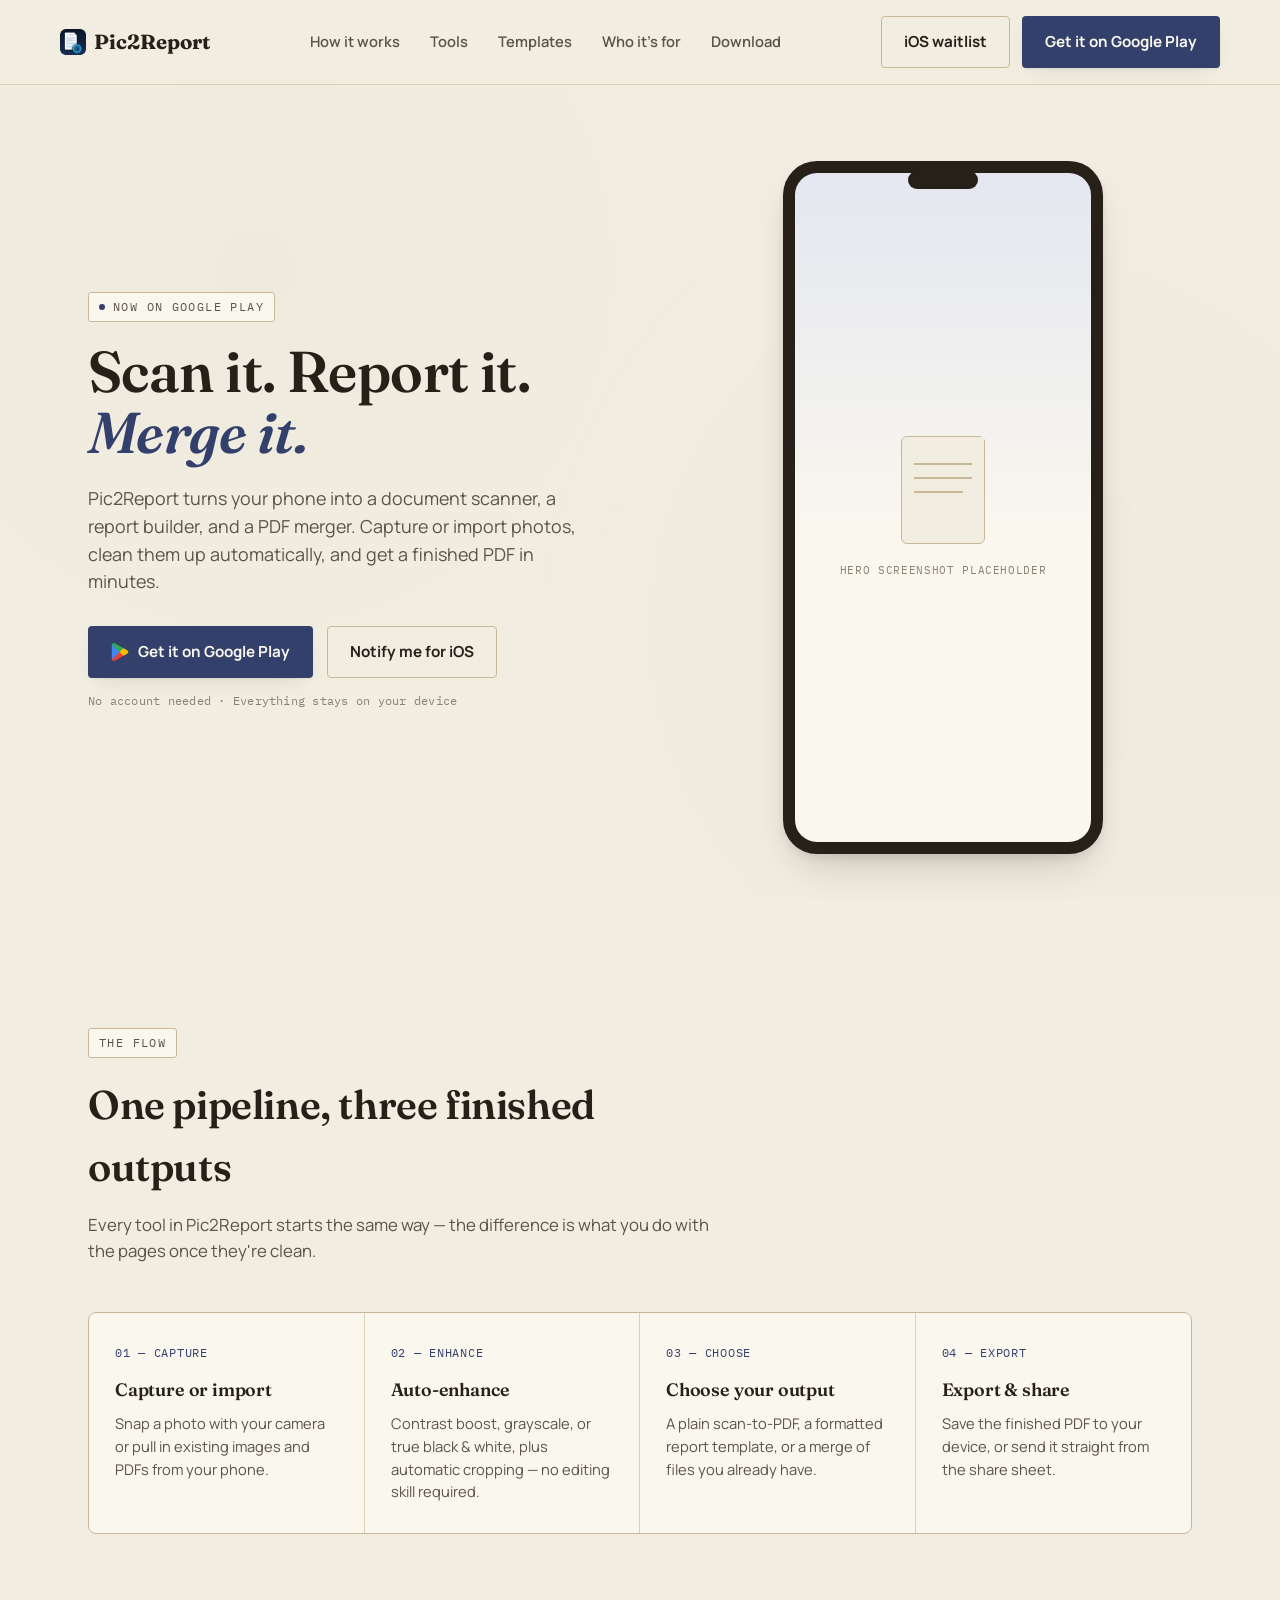
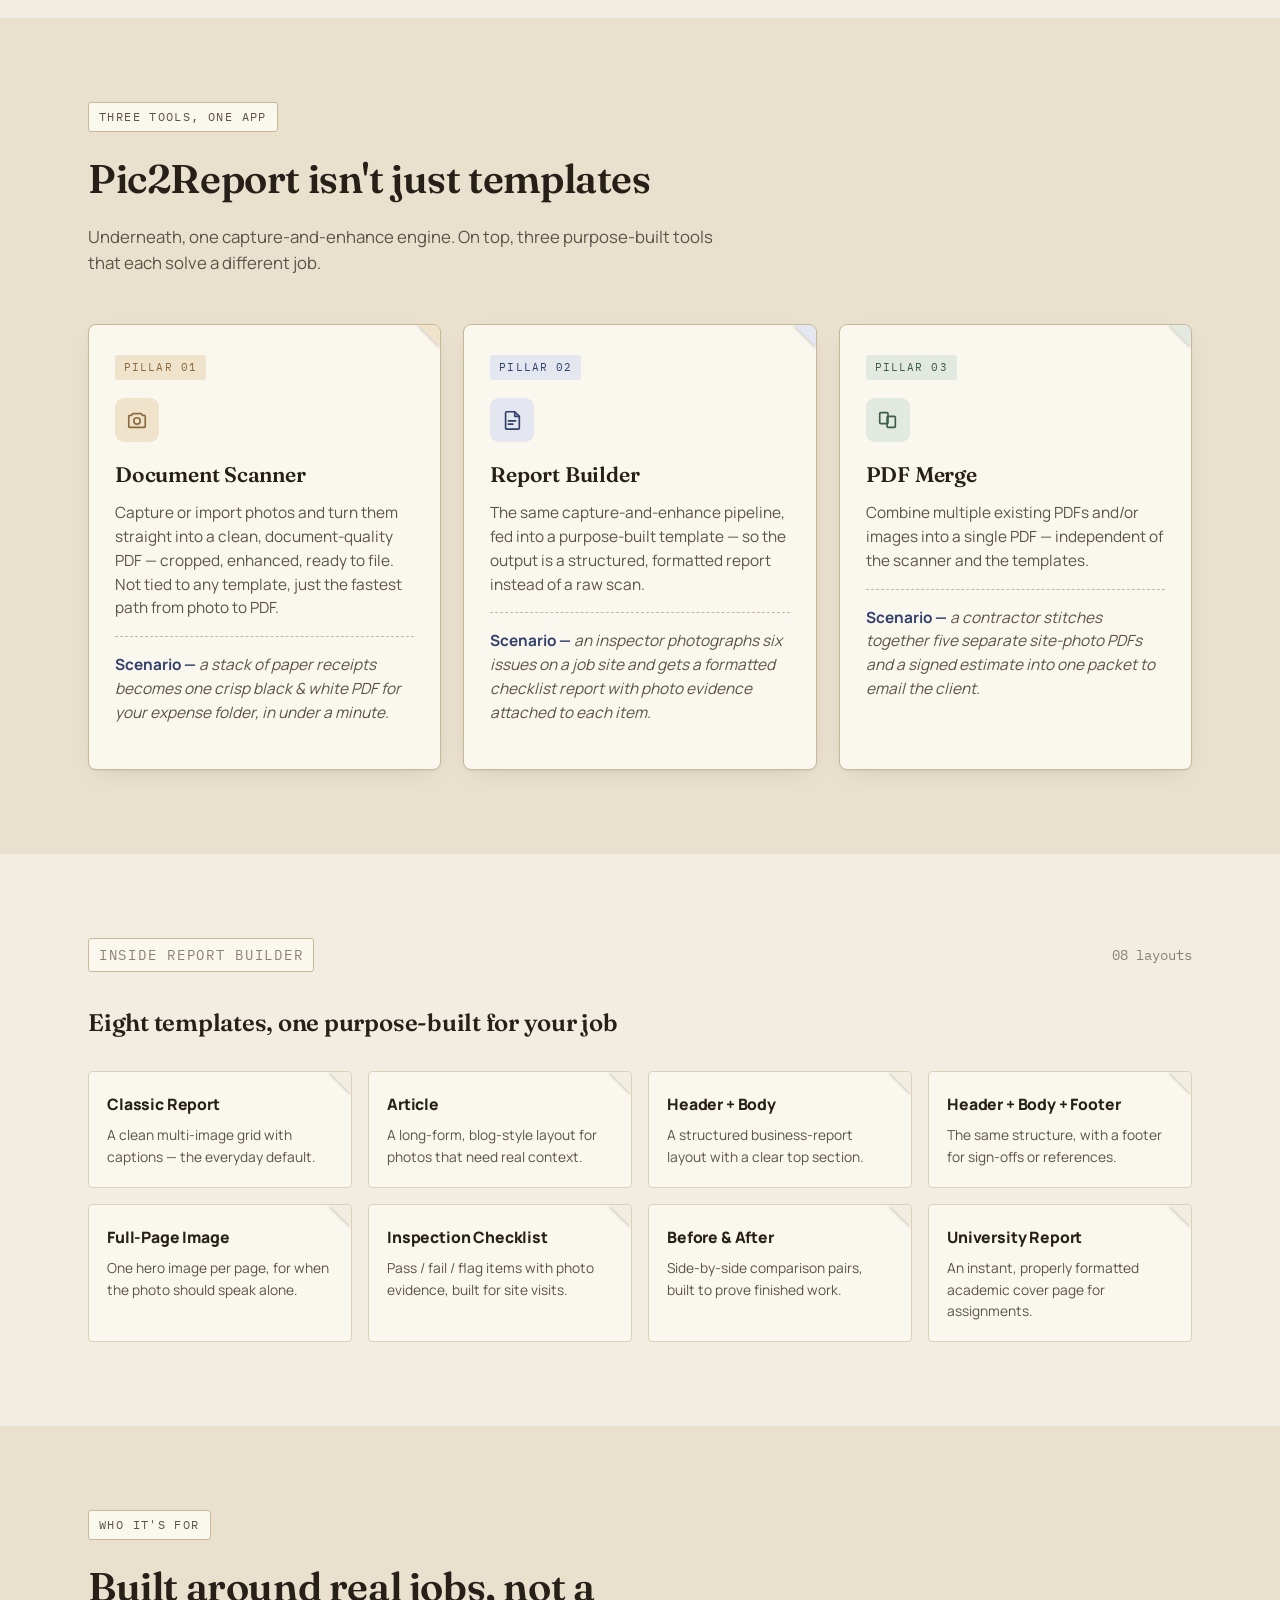
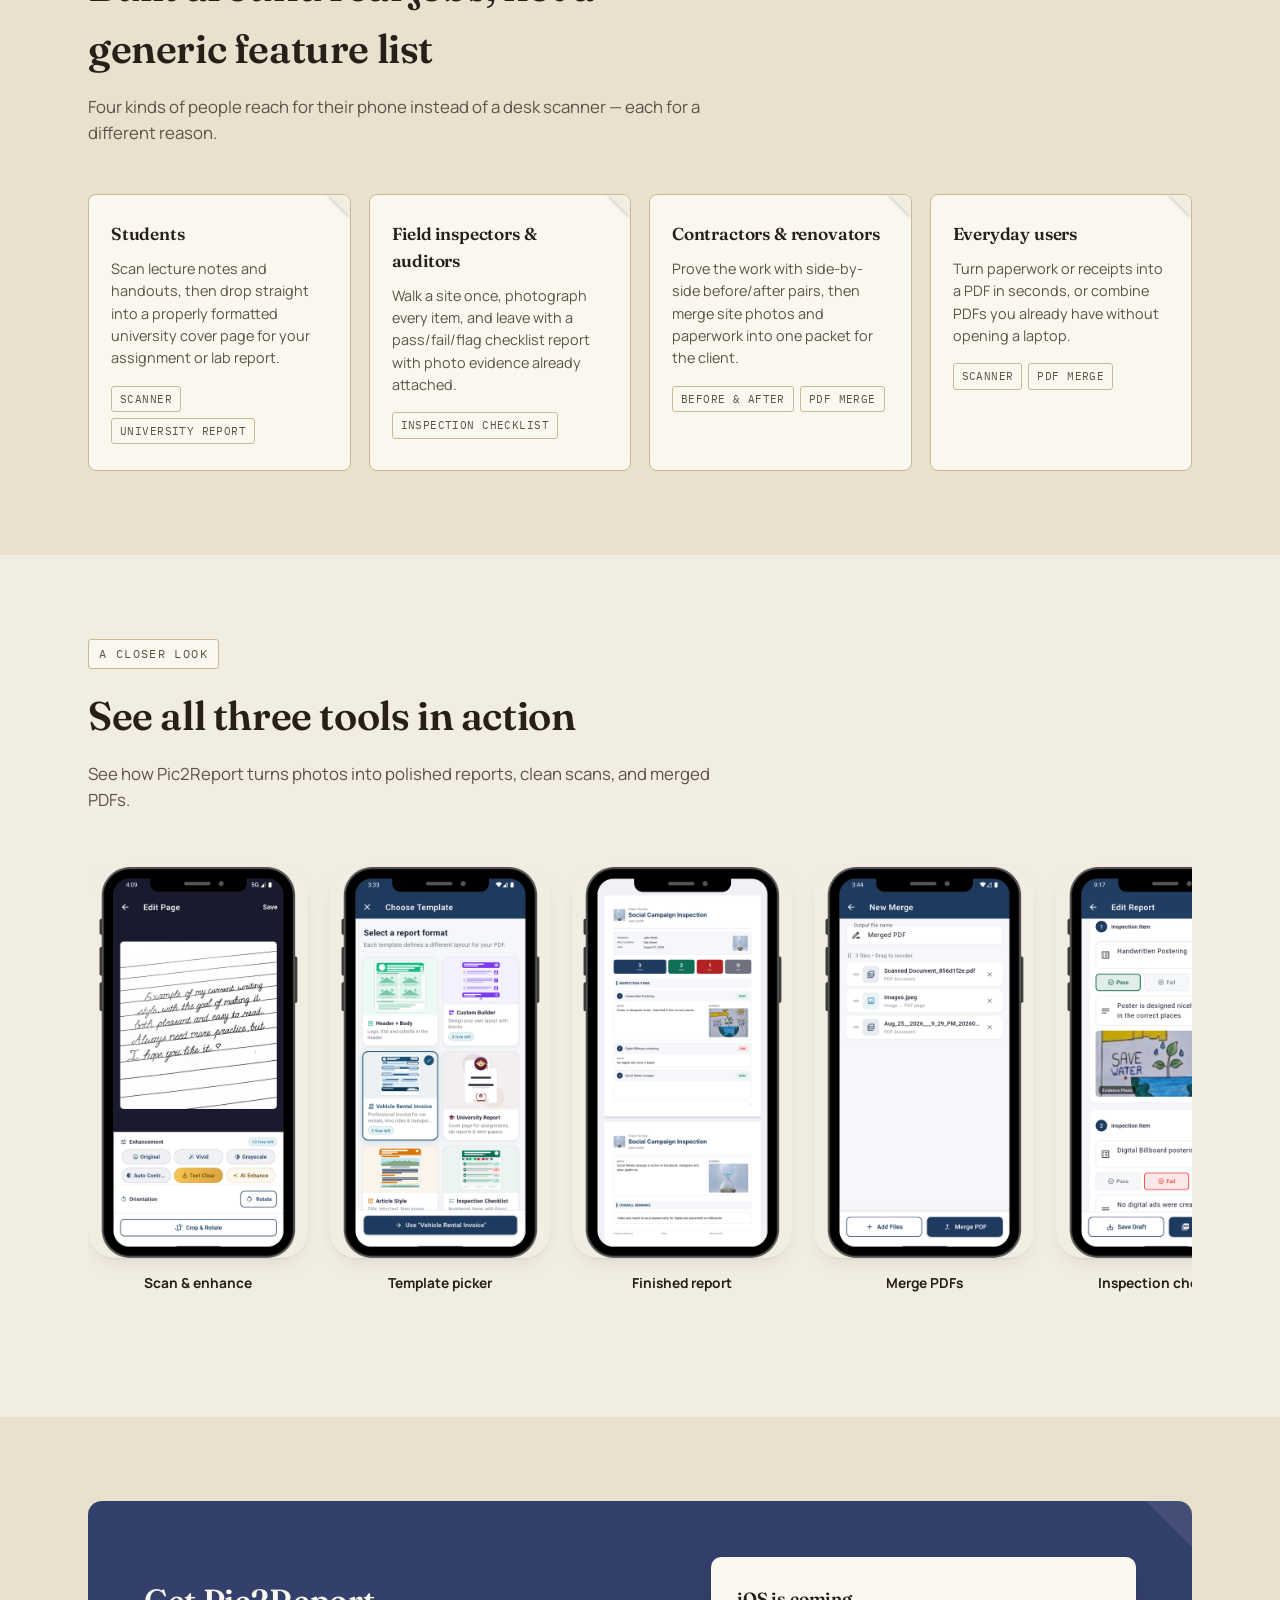
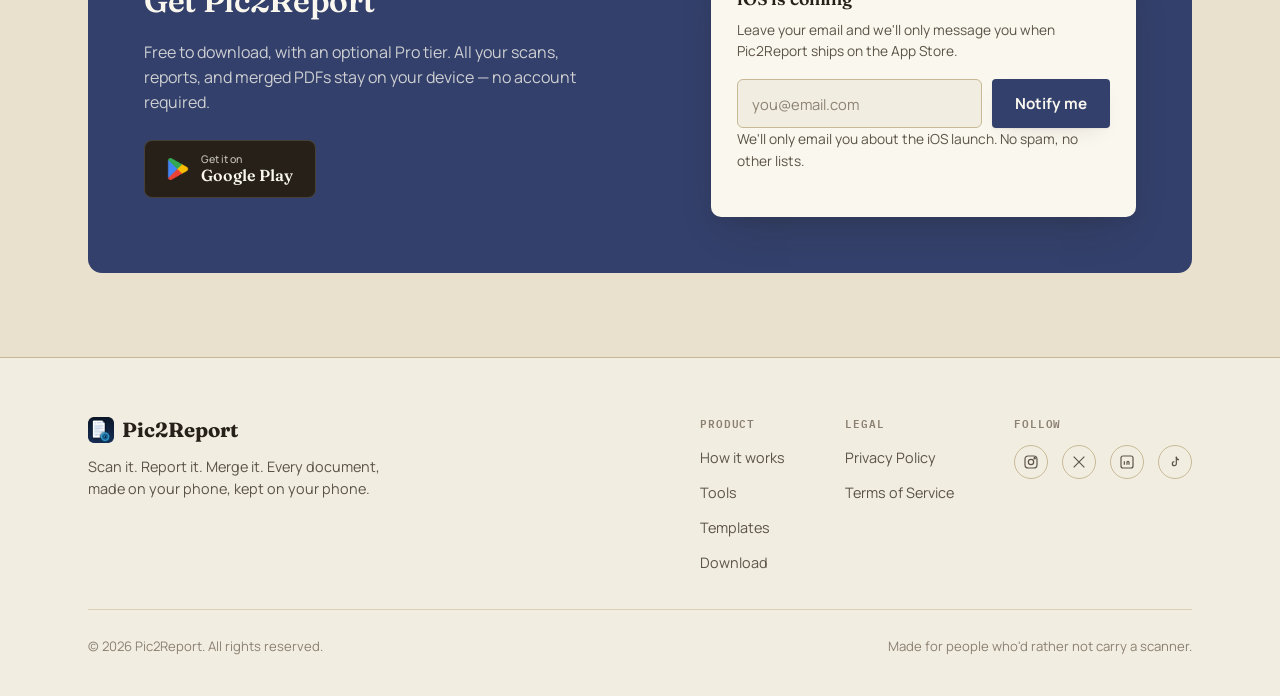
==== index.html @ e6792135 "Update Google Play links to point to the official app store listing" ====
<!DOCTYPE html>
<html lang="en">
<head>
<meta charset="UTF-8">
<meta name="viewport" content="width=device-width, initial-scale=1.0">
<title>Pic2Report — Scan it. Report it. Merge it.</title>
<meta name="description" content="Pic2Report turns your phone into a document scanner, a report builder, and a PDF merger. Capture or import photos, clean them up automatically, and get a finished PDF in minutes.">

<link rel="preconnect" href="https://fonts.googleapis.com">
<link rel="preconnect" href="https://fonts.gstatic.com" crossorigin>
<link href="https://fonts.googleapis.com/css2?family=Fraunces:ital,opsz,wght@0,9..144,400;0,9..144,500;0,9..144,600;0,9..144,700;1,9..144,500&family=Manrope:wght@400;500;600;700;800&family=IBM+Plex+Mono:wght@400;500&display=swap" rel="stylesheet">
<link rel="stylesheet" href="style.css">
</head>
<body>

<header>
  <div class="wrap nav">
    <a href="#top" class="wordmark">
      <img class="mark" src="assets/icons/app_logo.png" alt="" aria-hidden="true">
      Pic2Report
    </a>
    <ul class="nav-links">
      <li><a href="#how-it-works">How it works</a></li>
      <li><a href="#tools">Tools</a></li>
      <li><a href="#templates">Templates</a></li>
      <li><a href="#who-its-for">Who it's for</a></li>
      <li><a href="#download">Download</a></li>
    </ul>
    <div class="nav-cta">
      <a href="#download" class="btn btn-ghost">iOS waitlist</a>
      <a href="https://play.google.com/store/apps/details?id=com.zylbyte.pic2report" class="btn btn-primary">Get it on Google Play</a>
    </div>
  </div>
</header>

<main id="top">

  <!-- ============================================================
       1. HERO
       ============================================================ -->
  <section class="hero">
    <div class="wrap hero-grid">
      <div class="hero-copy reveal">
        <span class="eyebrow"><span class="dot" aria-hidden="true"></span>Now on Google Play</span>
        <h1>Scan it. Report it. <em>Merge it.</em></h1>
        <p class="lede">Pic2Report turns your phone into a document scanner, a report builder, and a PDF merger. Capture or import photos, clean them up automatically, and get a finished PDF in minutes.</p>
        <div class="hero-ctas">
          <a href="https://play.google.com/store/apps/details?id=com.zylbyte.pic2report" class="btn btn-primary">
            <img class="play-store-icon" src="assets/icons/play_store_logo.png" alt="" aria-hidden="true">
            Get it on Google Play
          </a>
          <a href="#download" class="btn btn-ghost">Notify me for iOS</a>
        </div>
        <p class="hero-note">No account needed · Everything stays on your device</p>
      </div>

      <div class="hero-visual reveal">
        <div class="phone-frame">
          <div class="notch" aria-hidden="true"></div>
          <div class="screen">
            <div class="screen-placeholder">
              <div class="icon-doc" aria-hidden="true"><span></span><span></span><span></span></div>
              <small>Hero screenshot placeholder</small>
            </div>
          </div>
        </div>
      </div>
    </div>
  </section>

  <!-- ============================================================
       2. HOW IT WORKS
       ============================================================ -->
  <section id="how-it-works">
    <div class="wrap">
      <div class="section-head reveal">
        <span class="eyebrow eyebrow-spaced">The flow</span>
        <h2>One pipeline, three finished outputs</h2>
        <p>Every tool in Pic2Report starts the same way — the difference is what you do with the pages once they're clean.</p>
      </div>

      <div class="steps reveal">
        <div class="step">
          <span class="num">01 — CAPTURE</span>
          <h3>Capture or import</h3>
          <p>Snap a photo with your camera or pull in existing images and PDFs from your phone.</p>
        </div>
        <div class="step">
          <span class="num">02 — ENHANCE</span>
          <h3>Auto-enhance</h3>
          <p>Contrast boost, grayscale, or true black &amp; white, plus automatic cropping — no editing skill required.</p>
        </div>
        <div class="step">
          <span class="num">03 — CHOOSE</span>
          <h3>Choose your output</h3>
          <p>A plain scan-to-PDF, a formatted report template, or a merge of files you already have.</p>
        </div>
        <div class="step">
          <span class="num">04 — EXPORT</span>
          <h3>Export &amp; share</h3>
          <p>Save the finished PDF to your device, or send it straight from the share sheet.</p>
        </div>
      </div>
    </div>
  </section>

  <!-- ============================================================
       3. THREE TOOLS, ONE APP
       ============================================================ -->
  <section id="tools" class="alt">
    <div class="wrap">
      <div class="section-head reveal">
        <span class="eyebrow eyebrow-spaced">Three tools, one app</span>
        <h2>Pic2Report isn't just templates</h2>
        <p>Underneath, one capture-and-enhance engine. On top, three purpose-built tools that each solve a different job.</p>
      </div>

      <div class="pillars reveal">
        <article class="pillar-card folded tint-scan tint-scan">
          <span class="pillar-tag">Pillar 01</span>
          <div class="pillar-icon" aria-hidden="true">
            <svg viewBox="0 0 24 24" fill="none" stroke-width="1.8" stroke-linecap="round" stroke-linejoin="round"><path d="M4 7h2l1.5-2h9L18 7h2a1 1 0 011 1v11a1 1 0 01-1 1H4a1 1 0 01-1-1V8a1 1 0 011-1z"/><circle cx="12" cy="13" r="3.5"/></svg>
          </div>
          <h3>Document Scanner</h3>
          <p>Capture or import photos and turn them straight into a clean, document-quality PDF — cropped, enhanced, ready to file. Not tied to any template, just the fastest path from photo to PDF.</p>
          <p class="pillar-scenario"><strong>Scenario —</strong> a stack of paper receipts becomes one crisp black &amp; white PDF for your expense folder, in under a minute.</p>
        </article>

        <article class="pillar-card folded tint-report tint-report">
          <span class="pillar-tag">Pillar 02</span>
          <div class="pillar-icon" aria-hidden="true">
            <svg viewBox="0 0 24 24" fill="none" stroke-width="1.8" stroke-linecap="round" stroke-linejoin="round"><path d="M6 3h9l5 5v13a1 1 0 01-1 1H6a1 1 0 01-1-1V4a1 1 0 011-1z"/><path d="M15 3v5h5"/><path d="M8 13h8M8 16.5h5"/></svg>
          </div>
          <h3>Report Builder</h3>
          <p>The same capture-and-enhance pipeline, fed into a purpose-built template — so the output is a structured, formatted report instead of a raw scan.</p>
          <p class="pillar-scenario"><strong>Scenario —</strong> an inspector photographs six issues on a job site and gets a formatted checklist report with photo evidence attached to each item.</p>
        </article>

        <article class="pillar-card folded tint-merge tint-merge">
          <span class="pillar-tag">Pillar 03</span>
          <div class="pillar-icon" aria-hidden="true">
            <svg viewBox="0 0 24 24" fill="none" stroke-width="1.8" stroke-linecap="round" stroke-linejoin="round"><rect x="3" y="4" width="9" height="12" rx="1"/><rect x="11" y="8" width="9" height="12" rx="1"/></svg>
          </div>
          <h3>PDF Merge</h3>
          <p>Combine multiple existing PDFs and/or images into a single PDF — independent of the scanner and the templates.</p>
          <p class="pillar-scenario"><strong>Scenario —</strong> a contractor stitches together five separate site-photo PDFs and a signed estimate into one packet to email the client.</p>
        </article>
      </div>
    </div>
  </section>

  <!-- ============================================================
       4. TEMPLATE GALLERY (nested under Report Builder)
       ============================================================ -->
  <section id="templates">
    <div class="wrap">
      <div class="gallery-intro reveal">
        <div>
          <span class="eyebrow eyebrow-spaced">Inside Report Builder</span>
          <h2 class="gallery-title">Eight templates, one purpose-built for your job</h2>
        </div>
        <span>08 layouts</span>
      </div>

      <div class="template-grid reveal">
        <div class="template-card folded">
          <h4>Classic Report</h4>
          <p>A clean multi-image grid with captions — the everyday default.</p>
        </div>
        <div class="template-card folded">
          <h4>Article</h4>
          <p>A long-form, blog-style layout for photos that need real context.</p>
        </div>
        <div class="template-card folded">
          <h4>Header + Body</h4>
          <p>A structured business-report layout with a clear top section.</p>
        </div>
        <div class="template-card folded">
          <h4>Header + Body + Footer</h4>
          <p>The same structure, with a footer for sign-offs or references.</p>
        </div>
        <div class="template-card folded">
          <h4>Full-Page Image</h4>
          <p>One hero image per page, for when the photo should speak alone.</p>
        </div>
        <div class="template-card folded">
          <h4>Inspection Checklist</h4>
          <p>Pass / fail / flag items with photo evidence, built for site visits.</p>
        </div>
        <div class="template-card folded">
          <h4>Before &amp; After</h4>
          <p>Side-by-side comparison pairs, built to prove finished work.</p>
        </div>
        <div class="template-card folded">
          <h4>University Report</h4>
          <p>An instant, properly formatted academic cover page for assignments.</p>
        </div>
      </div>
    </div>
  </section>

  <!-- ============================================================
       5. WHO IT'S FOR
       ============================================================ -->
  <section id="who-its-for" class="alt">
    <div class="wrap">
      <div class="section-head reveal">
        <span class="eyebrow eyebrow-spaced">Who it's for</span>
        <h2>Built around real jobs, not a generic feature list</h2>
        <p>Four kinds of people reach for their phone instead of a desk scanner — each for a different reason.</p>
      </div>

      <div class="personas reveal">
        <article class="persona-card folded">
          <h3>Students</h3>
          <p>Scan lecture notes and handouts, then drop straight into a properly formatted university cover page for your assignment or lab report.</p>
          <div class="persona-uses"><span>Scanner</span><span>University Report</span></div>
        </article>
        <article class="persona-card folded">
          <h3>Field inspectors &amp; auditors</h3>
          <p>Walk a site once, photograph every item, and leave with a pass/fail/flag checklist report with photo evidence already attached.</p>
          <div class="persona-uses"><span>Inspection Checklist</span></div>
        </article>
        <article class="persona-card folded">
          <h3>Contractors &amp; renovators</h3>
          <p>Prove the work with side-by-side before/after pairs, then merge site photos and paperwork into one packet for the client.</p>
          <div class="persona-uses"><span>Before &amp; After</span><span>PDF Merge</span></div>
        </article>
        <article class="persona-card folded">
          <h3>Everyday users</h3>
          <p>Turn paperwork or receipts into a PDF in seconds, or combine PDFs you already have without opening a laptop.</p>
          <div class="persona-uses"><span>Scanner</span><span>PDF Merge</span></div>
        </article>
      </div>
    </div>
  </section>

  <!-- ============================================================
       6. SCREENSHOT SHOWCASE
       ============================================================ -->
  <section id="showcase">
    <div class="wrap">
      <div class="section-head reveal">
        <span class="eyebrow eyebrow-spaced">A closer look</span>
        <h2>See all three tools in action</h2>
        <p>See how Pic2Report turns photos into polished reports, clean scans, and merged PDFs.</p>
      </div>

      <div class="showcase-track reveal">
        <div class="shot">
          <div class="shot-frame tint-scan"><img src="assets/screenshots/scan%20%26%20enhance.png" alt="Scan and enhance screen"></div>
          <p class="shot-label">Scan &amp; enhance</p>
        </div>
        <div class="shot">
          <div class="shot-frame tint-report"><img src="assets/screenshots/template%20picker.png" alt="Template picker screen"></div>
          <p class="shot-label">Template picker</p>
        </div>
        <div class="shot">
          <div class="shot-frame tint-report"><img src="assets/screenshots/finished%20report.png" alt="Finished report preview"></div>
          <p class="shot-label">Finished report</p>
        </div>
        <div class="shot">
          <div class="shot-frame tint-merge"><img src="assets/screenshots/merge%20pdfs.png" alt="Merge PDFs screen"></div>
          <p class="shot-label">Merge PDFs</p>
        </div>
        <div class="shot">
          <div class="shot-frame tint-scan"><img src="assets/screenshots/inspection%20checklist.png" alt="Inspection checklist report"></div>
          <p class="shot-label">Inspection checklist</p>
        </div>
        <div class="shot">
          <div class="shot-frame tint-report"><img src="assets/screenshots/before%20%26%20after.png" alt="Before and after report comparison"></div>
          <p class="shot-label">Before &amp; after</p>
        </div>
      </div>
    </div>
  </section>

  <!-- ============================================================
       7. DOWNLOAD / WAITLIST
       ============================================================ -->
  <section id="download" class="alt">
    <div class="wrap reveal">
      <div class="download-box">
        <div>
          <h2>Get Pic2Report</h2>
          <p>Free to download, with an optional Pro tier. All your scans, reports, and merged PDFs stay on your device — no account required.</p>
          <a href="https://play.google.com/store/apps/details?id=com.zylbyte.pic2report" class="play-badge">
            <img class="play-store-icon" src="assets/icons/play_store_logo.png" alt="" aria-hidden="true">
            <span class="txt-lines"><span class="small">Get it on</span><span class="big">Google Play</span></span>
          </a>
        </div>

        <div class="waitlist-card">
          <h3>iOS is coming</h3>
          <p>Leave your email and we'll only message you when Pic2Report ships on the App Store.</p>
          <form class="waitlist-form" action="https://formsubmit.co/a8572273d37d896eff364e221e0bb5ae" method="POST">
            <label for="waitlist-email" class="visually-hidden">Email address</label>
            <input type="email" id="waitlist-email" name="email" placeholder="you@email.com" required>
            <button type="submit" class="btn btn-primary">Notify me</button>
          </form>
          <p class="waitlist-note">We'll only email you about the iOS launch. No spam, no other lists.</p>
        </div>
      </div>
    </div>
  </section>

</main>

<!-- ============================================================
     FOOTER
     ============================================================ -->
<footer>
  <div class="wrap">
    <div class="footer-top">
      <div class="footer-brand">
        <a href="#top" class="wordmark"><img class="mark" src="assets/icons/app_logo.png" alt="" aria-hidden="true">Pic2Report</a>
        <p>Scan it. Report it. Merge it. Every document, made on your phone, kept on your phone.</p>
      </div>

      <div class="footer-links">
        <div class="footer-col">
          <h4>Product</h4>
          <ul>
            <li><a href="#how-it-works">How it works</a></li>
            <li><a href="#tools">Tools</a></li>
            <li><a href="#templates">Templates</a></li>
            <li><a href="#download">Download</a></li>
          </ul>
        </div>
        <div class="footer-col">
          <h4>Legal</h4>
          <ul>
            <li><a href="privacy.html#privacy">Privacy Policy</a></li>
            <li><a href="privacy.html#terms">Terms of Service</a></li>
          </ul>
        </div>
        <div class="footer-col">
          <h4>Follow</h4>
          <!-- PLACEHOLDER: replace # with real social URLs -->
          <div class="social-row">
            <a href="#" aria-label="Instagram"><svg viewBox="0 0 24 24" fill="none" stroke-width="1.8"><rect x="3" y="3" width="18" height="18" rx="5"/><circle cx="12" cy="12" r="4"/><circle cx="17.5" cy="6.5" r="1"/></svg></a>
            <a href="#" aria-label="X"><svg viewBox="0 0 24 24" fill="none" stroke-width="1.8"><path d="M4 4l16 16M20 4L4 20"/></svg></a>
            <a href="#" aria-label="LinkedIn"><svg viewBox="0 0 24 24" fill="none" stroke-width="1.8"><rect x="3" y="3" width="18" height="18" rx="3"/><path d="M8 11v5M8 8v.01M12 16v-3.5a1.5 1.5 0 013-0V16M15 16v-3.5"/></svg></a>
            <a href="#" aria-label="TikTok"><svg viewBox="0 0 24 24" fill="none" stroke-width="1.8"><path d="M14 4v10.5a3 3 0 11-3-3"/><path d="M14 4c0 2.5 2 4.5 4 4.5"/></svg></a>
          </div>
        </div>
      </div>
    </div>

    <div class="footer-bottom">
      <span>© 2026 Pic2Report. All rights reserved.</span>
      <span>Made for people who'd rather not carry a scanner.</span>
    </div>
  </div>
</footer>

<script>
  // Scroll-reveal — restrained fade/slide, respects reduced motion via CSS.
  (function(){
    var items = document.querySelectorAll('.reveal');
    if(!('IntersectionObserver' in window)){
      items.forEach(function(el){ el.classList.add('is-visible'); });
      return;
    }
    var io = new IntersectionObserver(function(entries){
      entries.forEach(function(entry){
        if(entry.isIntersecting){
          entry.target.classList.add('is-visible');
          io.unobserve(entry.target);
        }
      });
    }, { threshold: 0.12, rootMargin: '0px 0px -40px 0px' });
    items.forEach(function(el){ io.observe(el); });
  })();

</script>

</body>
</html>
---- style.css ----
/* Pic2Report shared page styles */
:root {
    --paper: #F2EDE1;
    --paper-elevated: #FAF7EE;
    --paper-deep: #E9E1CE;
    --ink: #262019;
    --ink-soft: #5B5347;
    --ink-faint: #8A8171;
    --line: #DBD0B8;
    --line-strong: #C7B996;
    --accent: #33406B;
    --accent-deep: #212A49;
    --accent-tint: #E4E7F0;
    --tint-scan: #8C6A3F;
    --tint-scan-bg: #EFE3CB;
    --tint-report: #33406B;
    --tint-report-bg: #E4E7F0;
    --tint-merge: #3E5C4C;
    --tint-merge-bg: #E1E9E1;
    --shadow-card: 0 1px 2px rgba(38, 32, 25, .06), 0 8px 24px -12px rgba(38, 32, 25, .18);
    --shadow-lift: 0 4px 8px rgba(38, 32, 25, .08), 0 20px 40px -16px rgba(38, 32, 25, .25);
    --radius-sm: 4px;
    --radius-md: 8px;
    --display: 'Fraunces', serif;
    --body: 'Manrope', sans-serif;
    --mono: 'IBM Plex Mono', monospace;
    --wrap: 1160px
}

*,
*::before,
*::after {
    box-sizing: border-box
}

html {
    scroll-behavior: smooth
}

body {
    margin: 0;
    background: var(--paper);
    color: var(--ink);
    font-family: var(--body);
    font-size: 16px;
    line-height: 1.55;
    -webkit-font-smoothing: antialiased
}

img {
    max-width: 100%;
    display: block
}

body:not(.legal-page)::before {
    content: "";
    position: fixed;
    inset: 0;
    pointer-events: none;
    z-index: 0;
    opacity: .5;
    background-image: radial-gradient(circle at 20% 30%, rgba(38, 32, 25, .025) 0, transparent 40%), radial-gradient(circle at 80% 70%, rgba(38, 32, 25, .02) 0, transparent 45%)
}

a {
    color: inherit
}

h1,
h2,
h3,
h4 {
    font-family: var(--display);
    font-weight: 600;
    color: var(--ink);
    margin: 0;
    letter-spacing: -.01em
}

.wrap {
    max-width: var(--wrap);
    margin: 0 auto;
    padding: 0 28px;
    position: relative;
    z-index: 1
}

.eyebrow {
    display: inline-flex;
    align-items: center;
    gap: 8px;
    font-family: var(--mono);
    font-size: .72rem;
    letter-spacing: .12em;
    text-transform: uppercase;
    color: var(--ink-soft);
    padding: 5px 10px;
    border: 1px solid var(--line-strong);
    border-radius: 3px;
    background: var(--paper-elevated)
}

.eyebrow-spaced {
    margin-bottom: 16px
}

.eyebrow .dot {
    width: 6px;
    height: 6px;
    border-radius: 50%;
    background: var(--accent);
    display: inline-block
}

a:focus-visible,
button:focus-visible,
input:focus-visible {
    outline: 2px solid var(--accent);
    outline-offset: 3px
}

.folded {
    position: relative;
    overflow: hidden
}

.folded::after {
    content: "";
    position: absolute;
    top: 0;
    right: 0;
    width: 0;
    height: 0;
    border-style: solid;
    border-width: 0 22px 22px 0;
    border-color: transparent var(--paper) transparent transparent;
    filter: drop-shadow(-1px 1px 1px rgba(38, 32, 25, .18))
}

.folded.tint-scan::after {
    border-color: transparent var(--tint-scan-bg) transparent transparent
}

.folded.tint-report::after {
    border-color: transparent var(--tint-report-bg) transparent transparent
}

.folded.tint-merge::after {
    border-color: transparent var(--tint-merge-bg) transparent transparent
}

.section-divider {
    display: flex;
    align-items: center;
    gap: 14px;
    margin: 0 0 44px
}

.section-divider::after {
    content: "";
    flex: 1;
    height: 1px;
    background: repeating-linear-gradient(90deg, var(--line-strong) 0 6px, transparent 6px 11px)
}

.btn {
    display: inline-flex;
    align-items: center;
    justify-content: center;
    gap: 9px;
    font-family: var(--body);
    font-weight: 700;
    font-size: .95rem;
    padding: 13px 22px;
    border-radius: var(--radius-sm);
    border: 1px solid transparent;
    cursor: pointer;
    text-decoration: none;
    transition: transform .15s ease, box-shadow .15s ease, background .15s ease
}

.btn-primary {
    background: var(--accent);
    color: var(--paper-elevated);
    box-shadow: var(--shadow-card)
}

.play-store-icon {
    width: 18px;
    height: 18px;
    object-fit: contain;
    flex-shrink: 0
}

.btn-primary:hover {
    background: var(--accent-deep);
    transform: translateY(-1px)
}

.btn-ghost {
    background: transparent;
    color: var(--ink);
    border-color: var(--line-strong)
}

.btn-ghost:hover {
    background: var(--paper-elevated);
    border-color: var(--ink-faint)
}

header {
    position: sticky;
    top: 0;
    z-index: 40;
    background: rgba(242, 237, 225, .92);
    backdrop-filter: blur(8px);
    border-bottom: 1px solid var(--line)
}

.nav {
    display: flex;
    align-items: center;
    justify-content: space-between;
    padding: 16px 0
}

.wordmark {
    font-family: var(--display);
    font-weight: 700;
    font-size: 1.28rem;
    text-decoration: none;
    color: var(--ink);
    display: flex;
    align-items: center;
    gap: 8px
}

.wordmark .mark {
    width: 26px;
    height: 26px;
    border-radius: 5px;
    object-fit: cover;
    flex-shrink: 0
}

.nav-links {
    display: flex;
    gap: 30px;
    list-style: none;
    margin: 0;
    padding: 0;
    font-size: .92rem;
    font-weight: 600
}

.nav-links a {
    text-decoration: none;
    color: var(--ink-soft)
}

.nav-links a:hover {
    color: var(--ink)
}

.nav-cta {
    display: flex;
    align-items: center;
    gap: 12px
}

.nav-toggle {
    display: none
}

.hero {
    padding: 76px 0 90px;
    position: relative
}

.hero-grid {
    display: grid;
    grid-template-columns: 1.05fr .95fr;
    gap: 56px;
    align-items: center
}

.hero h1 {
    font-size: clamp(2.4rem, 4.6vw, 3.6rem);
    line-height: 1.05;
    margin: 20px 0 22px
}

.hero h1 em {
    font-style: italic;
    color: var(--accent)
}

.hero p.lede {
    font-size: 1.12rem;
    color: var(--ink-soft);
    max-width: 46ch;
    margin: 0 0 30px
}

.hero-ctas {
    display: flex;
    flex-wrap: wrap;
    gap: 14px;
    margin-bottom: 14px
}

.hero-note {
    font-family: var(--mono);
    font-size: .75rem;
    color: var(--ink-faint);
    letter-spacing: .02em
}

.phone-frame {
    position: relative;
    width: 100%;
    max-width: 320px;
    margin: 0 auto;
    aspect-ratio: 9/19.5;
    background: var(--ink);
    border-radius: 34px;
    padding: 12px;
    box-shadow: var(--shadow-lift)
}

.phone-frame .screen {
    width: 100%;
    height: 100%;
    background: var(--paper-elevated);
    border-radius: 22px;
    overflow: hidden;
    position: relative;
    display: flex;
    flex-direction: column
}

.phone-frame .notch {
    position: absolute;
    top: 10px;
    left: 50%;
    transform: translateX(-50%);
    width: 70px;
    height: 18px;
    background: var(--ink);
    border-radius: 10px;
    z-index: 3
}

.screen-placeholder {
    flex: 1;
    display: flex;
    flex-direction: column;
    align-items: center;
    justify-content: center;
    text-align: center;
    padding: 20px;
    background: linear-gradient(180deg, var(--tint-report-bg), var(--paper-elevated) 55%)
}

.screen-placeholder .icon-doc {
    width: 84px;
    height: 108px;
    background: var(--paper);
    border: 1.5px solid var(--line-strong);
    border-radius: 6px;
    margin-bottom: 18px;
    position: relative
}

.screen-placeholder .icon-doc::after {
    content: "";
    position: absolute;
    top: 0;
    right: 0;
    border-style: solid;
    border-width: 0 14px 14px 0;
    border-color: transparent var(--paper) transparent transparent
}

.screen-placeholder .icon-doc span {
    position: absolute;
    left: 12px;
    right: 12px;
    height: 2px;
    background: var(--line-strong)
}

.screen-placeholder .icon-doc span:nth-child(1) {
    top: 26px
}

.screen-placeholder .icon-doc span:nth-child(2) {
    top: 40px
}

.screen-placeholder .icon-doc span:nth-child(3) {
    top: 54px;
    width: 60%
}

.screen-placeholder small {
    font-family: var(--mono);
    font-size: .68rem;
    letter-spacing: .06em;
    text-transform: uppercase;
    color: var(--ink-faint)
}

section {
    padding: 84px 0;
    position: relative;
    z-index: 1
}

.section-head {
    max-width: 640px;
    margin-bottom: 48px
}

.section-head h2 {
    font-size: clamp(1.9rem, 3.2vw, 2.5rem);
    margin-bottom: 14px
}

.section-head p {
    color: var(--ink-soft);
    font-size: 1.05rem;
    margin: 0
}

section.alt {
    background: var(--paper-deep)
}

.steps {
    display: grid;
    grid-template-columns: repeat(4, 1fr);
    gap: 0;
    border: 1px solid var(--line-strong);
    border-radius: var(--radius-md);
    overflow: hidden;
    background: var(--paper-elevated)
}

.step {
    padding: 30px 26px;
    border-right: 1px solid var(--line)
}

.step:last-child {
    border-right: none
}

.step .num {
    font-family: var(--mono);
    font-size: .78rem;
    color: var(--accent);
    letter-spacing: .06em;
    display: block;
    margin-bottom: 14px
}

.step h3 {
    font-size: 1.12rem;
    margin-bottom: 8px
}

.step p {
    color: var(--ink-soft);
    font-size: .92rem;
    margin: 0
}

.pillars {
    display: grid;
    grid-template-columns: repeat(3, 1fr);
    gap: 22px
}

.pillar-card {
    background: var(--paper-elevated);
    border: 1px solid var(--line-strong);
    border-radius: var(--radius-md);
    padding: 30px 26px 28px;
    box-shadow: var(--shadow-card);
    display: flex;
    flex-direction: column
}

.pillar-tag {
    font-family: var(--mono);
    font-size: .7rem;
    letter-spacing: .1em;
    text-transform: uppercase;
    padding: 4px 9px;
    border-radius: 3px;
    width: fit-content;
    margin-bottom: 18px
}

.tint-scan .pillar-tag {
    background: var(--tint-scan-bg);
    color: var(--tint-scan)
}

.tint-report .pillar-tag {
    background: var(--tint-report-bg);
    color: var(--tint-report)
}

.tint-merge .pillar-tag {
    background: var(--tint-merge-bg);
    color: var(--tint-merge)
}

.pillar-icon {
    width: 44px;
    height: 44px;
    border-radius: 9px;
    display: flex;
    align-items: center;
    justify-content: center;
    margin-bottom: 16px
}

.tint-scan .pillar-icon {
    background: var(--tint-scan-bg)
}

.tint-report .pillar-icon {
    background: var(--tint-report-bg)
}

.tint-merge .pillar-icon {
    background: var(--tint-merge-bg)
}

.pillar-icon svg {
    width: 22px;
    height: 22px
}

.tint-scan .pillar-icon svg {
    stroke: var(--tint-scan)
}

.tint-report .pillar-icon svg {
    stroke: var(--tint-report)
}

.tint-merge .pillar-icon svg {
    stroke: var(--tint-merge)
}

.pillar-card h3 {
    font-size: 1.32rem;
    margin-bottom: 10px
}

.pillar-card p {
    color: var(--ink-soft);
    font-size: .96rem;
    margin: 0 0 16px
}

.pillar-scenario {
    margin-top: auto;
    padding-top: 16px;
    border-top: 1px dashed var(--line-strong);
    font-size: .86rem;
    color: var(--ink);
    font-style: italic
}

.pillar-scenario strong {
    font-style: normal;
    color: var(--accent);
    font-weight: 700
}

.gallery-intro {
    display: flex;
    align-items: baseline;
    justify-content: space-between;
    gap: 20px;
    margin-bottom: 30px;
    flex-wrap: wrap
}

.gallery-intro h3 {
    font-size: 1.3rem
}

.gallery-intro span {
    font-size: .9rem;
    color: var(--ink-faint);
    font-family: var(--mono)
}

.gallery-title {
    margin-top: 16px
}

.template-grid {
    display: grid;
    grid-template-columns: repeat(4, 1fr);
    gap: 16px
}

.template-card {
    background: var(--paper-elevated);
    border: 1px solid var(--line);
    border-radius: var(--radius-sm);
    padding: 20px 18px;
    transition: box-shadow .15s ease, transform .15s ease, border-color .15s ease
}

.template-card:hover {
    box-shadow: var(--shadow-card);
    transform: translateY(-2px);
    border-color: var(--line-strong)
}

.template-card h4 {
    font-family: var(--body);
    font-weight: 800;
    font-size: .98rem;
    margin-bottom: 8px;
    color: var(--ink)
}

.template-card p {
    font-size: .86rem;
    color: var(--ink-soft);
    margin: 0
}

.personas {
    display: grid;
    grid-template-columns: repeat(4, 1fr);
    gap: 18px
}

.persona-card {
    background: var(--paper-elevated);
    border: 1px solid var(--line-strong);
    border-radius: var(--radius-md);
    padding: 26px 22px
}

.persona-card h3 {
    font-size: 1.08rem;
    margin-bottom: 10px
}

.persona-card p {
    font-size: .9rem;
    color: var(--ink-soft);
    margin: 0 0 16px
}

.persona-uses {
    display: flex;
    flex-wrap: wrap;
    gap: 6px
}

.persona-uses span {
    font-family: var(--mono);
    font-size: .66rem;
    letter-spacing: .04em;
    text-transform: uppercase;
    padding: 4px 8px;
    border-radius: 3px;
    border: 1px solid var(--line-strong);
    color: var(--ink-soft)
}

.showcase-track {
    display: flex;
    gap: 22px;
    overflow-x: auto;
    padding: 6px 6px 26px;
    scroll-snap-type: x mandatory
}

.showcase-track::-webkit-scrollbar {
    height: 6px
}

.showcase-track::-webkit-scrollbar-thumb {
    background: var(--line-strong);
    border-radius: 6px
}

.shot {
    scroll-snap-align: start;
    flex: 0 0 auto;
    width: 220px
}

.shot-frame {
    width: 220px;
    aspect-ratio: 9/16;
    background: transparent;
    border-radius: 26px;
    padding: 0;
    box-shadow: var(--shadow-card);
    margin-bottom: 14px
}

.shot-frame .screen {
    width: 100%;
    height: 100%;
    border-radius: 17px;
    background: var(--paper-elevated);
    display: flex;
    align-items: center;
    justify-content: center;
    text-align: center;
    padding: 14px
}

.shot-frame > img {
    width: 100%;
    height: 100%;
    object-fit: cover;
    border-radius: 26px;
    display: block
}

.shot-frame.tint-scan .screen {
    background: var(--tint-scan-bg)
}

.shot-frame.tint-report .screen {
    background: var(--tint-report-bg)
}

.shot-frame.tint-merge .screen {
    background: var(--tint-merge-bg)
}

.shot-frame .screen small {
    font-family: var(--mono);
    font-size: .68rem;
    text-transform: uppercase;
    letter-spacing: .04em;
    color: var(--ink-soft)
}

.shot-label {
    font-size: .86rem;
    font-weight: 700;
    text-align: center
}

.download-box {
    background: var(--accent);
    color: var(--paper-elevated);
    border-radius: 14px;
    padding: 56px;
    display: grid;
    grid-template-columns: 1.1fr .9fr;
    gap: 48px;
    align-items: center;
    position: relative;
    overflow: hidden
}

.download-box::before {
    content: "";
    position: absolute;
    top: 0;
    right: 0;
    width: 0;
    height: 0;
    border-style: solid;
    border-width: 0 46px 46px 0;
    border-color: transparent rgba(255, 255, 255, .08) transparent transparent
}

.download-box h2 {
    color: var(--paper-elevated);
    font-size: 2rem;
    margin-bottom: 14px
}

.download-box p {
    color: rgba(250, 247, 238, .78);
    margin: 0 0 26px;
    max-width: 46ch
}

.play-badge {
    display: inline-flex;
    align-items: center;
    gap: 12px;
    background: var(--ink);
    color: var(--paper-elevated);
    padding: 12px 22px;
    border-radius: 8px;
    text-decoration: none;
    font-weight: 700;
    border: 1px solid rgba(250, 247, 238, .15)
}

.play-badge .play-store-icon {
    width: 22px;
    height: 22px;
    flex-shrink: 0
}

.play-badge .txt-lines {
    line-height: 1.2;
    text-align: left
}

.play-badge .txt-lines .small {
    font-size: .66rem;
    font-weight: 500;
    opacity: .75;
    display: block;
    font-family: var(--body)
}

.play-badge .txt-lines .big {
    font-size: 1rem;
    font-family: var(--display);
    font-weight: 600
}

.waitlist-card {
    background: var(--paper-elevated);
    color: var(--ink);
    border-radius: 10px;
    padding: 28px 26px;
    box-shadow: var(--shadow-lift)
}

.waitlist-card h3 {
    font-size: 1.1rem;
    margin-bottom: 6px
}

.waitlist-card p {
    font-size: .86rem;
    color: var(--ink-soft);
    margin: 0 0 18px
}

.waitlist-form {
    display: flex;
    gap: 10px;
    flex-wrap: wrap
}

.waitlist-form input[type=email] {
    flex: 1 1 180px;
    padding: 12px 14px;
    border-radius: 6px;
    border: 1px solid var(--line-strong);
    background: var(--paper);
    color: var(--ink);
    font-family: var(--body);
    font-size: .92rem
}

.waitlist-form input[type=email]::placeholder {
    color: var(--ink-faint)
}

.waitlist-form button {
    flex: 0 0 auto
}

.waitlist-note {
    font-size: .74rem;
    color: var(--ink-faint);
    margin-top: 10px
}

.waitlist-success {
    display: none;
    font-size: .88rem;
    color: var(--tint-merge);
    margin-top: 12px;
    font-weight: 600
}

footer {
    padding: 56px 0 40px;
    border-top: 1px solid var(--line-strong)
}

.footer-top {
    display: flex;
    justify-content: space-between;
    align-items: flex-start;
    gap: 40px;
    flex-wrap: wrap;
    margin-bottom: 34px
}

.footer-brand .wordmark {
    margin-bottom: 10px
}

.footer-brand p {
    color: var(--ink-soft);
    font-size: .9rem;
    max-width: 34ch;
    margin: 0
}

.footer-links {
    display: flex;
    gap: 60px;
    flex-wrap: wrap
}

.footer-col h4 {
    font-family: var(--mono);
    font-size: .7rem;
    letter-spacing: .08em;
    text-transform: uppercase;
    color: var(--ink-faint);
    margin-bottom: 14px;
    font-weight: 600
}

.footer-col ul {
    list-style: none;
    margin: 0;
    padding: 0;
    display: flex;
    flex-direction: column;
    gap: 10px
}

.footer-col a {
    text-decoration: none;
    font-size: .9rem;
    color: var(--ink-soft)
}

.footer-col a:hover {
    color: var(--ink)
}

.footer-bottom {
    display: flex;
    justify-content: space-between;
    align-items: center;
    gap: 20px;
    flex-wrap: wrap;
    padding-top: 26px;
    border-top: 1px solid var(--line);
    font-size: .82rem;
    color: var(--ink-faint)
}

.social-row {
    display: flex;
    gap: 14px
}

.social-row a {
    width: 34px;
    height: 34px;
    border: 1px solid var(--line-strong);
    border-radius: 50%;
    display: flex;
    align-items: center;
    justify-content: center;
    text-decoration: none
}

.social-row svg {
    width: 16px;
    height: 16px;
    stroke: var(--ink-soft)
}

.social-row a:hover {
    border-color: var(--accent)
}

.social-row a:hover svg {
    stroke: var(--accent)
}

.reveal {
    opacity: 0;
    transform: translateY(14px);
    transition: opacity .6s ease, transform .6s ease
}

.reveal.is-visible {
    opacity: 1;
    transform: translateY(0)
}

.visually-hidden {
    position: absolute;
    left: -9999px
}

@media (max-width:900px) {
    .hero-grid {
        grid-template-columns: 1fr
    }

    .hero {
        padding: 48px 0 60px
    }

    .steps {
        grid-template-columns: 1fr 1fr
    }

    .step {
        border-bottom: 1px solid var(--line)
    }

    .step:nth-child(2),
    .step:nth-child(4) {
        border-right: none
    }

    .pillars {
        grid-template-columns: 1fr
    }

    .template-grid {
        grid-template-columns: repeat(2, 1fr)
    }

    .personas {
        grid-template-columns: 1fr 1fr
    }

    .download-box {
        grid-template-columns: 1fr;
        padding: 36px 26px
    }
}

@media (max-width:860px) {
    .nav-links {
        display: none
    }

    .nav-cta .btn-ghost {
        display: none
    }
}

@media (max-width:560px) {
    .steps {
        grid-template-columns: 1fr
    }

    .step {
        border-right: none !important
    }

    .template-grid,
    .personas {
        grid-template-columns: 1fr
    }
}

@media (prefers-reduced-motion:reduce) {
    .reveal {
        opacity: 1;
        transform: none;
        transition: none
    }

    html {
        scroll-behavior: auto
    }
}

/* Privacy policy and terms page */
.legal-page {
    line-height: 1.65
}

.legal-page .wrap {
    max-width: 820px;
    padding: 0 24px
}

.legal-page header {
    z-index: 20;
    background: rgba(242, 237, 225, .94)
}

.legal-page .nav {
    padding: 16px 0
}

.legal-page .wordmark {
    font-size: 1.2rem
}

.legal-page .wordmark .mark {
    width: 24px;
    height: 24px
}

.legal-page .back-link {
    font-size: .88rem;
    font-weight: 600;
    text-decoration: none;
    color: var(--ink-soft)
}

.legal-page .back-link:hover {
    color: var(--ink)
}

.legal-page .hero {
    padding: 56px 0 20px
}

.legal-page h1 {
    font-size: clamp(2rem, 4vw, 2.6rem);
    margin: 18px 0 10px
}

.legal-page .hero p {
    color: var(--ink-soft);
    margin: 0 0 30px
}

.legal-page .tabs {
    display: flex;
    gap: 8px;
    border-bottom: 1px solid var(--line-strong);
    margin-bottom: 44px;
    position: sticky;
    top: 61px;
    background: var(--paper);
    z-index: 15;
    padding-top: 6px
}

.legal-page .tab-btn {
    font-family: var(--body);
    font-weight: 700;
    font-size: .92rem;
    background: none;
    border: none;
    cursor: pointer;
    padding: 12px 18px;
    color: var(--ink-faint);
    border-bottom: 2px solid transparent;
    margin-bottom: -1px
}

.legal-page .tab-btn.active {
    color: var(--ink);
    border-bottom-color: var(--accent)
}

.legal-page .tab-btn:hover {
    color: var(--ink)
}

.legal-page .panel {
    display: none;
    padding-bottom: 90px
}

.legal-page .panel.active {
    display: block
}

.legal-page .updated {
    font-family: var(--mono);
    font-size: .78rem;
    color: var(--ink-faint);
    margin-bottom: 36px;
    padding-bottom: 20px;
    border-bottom: 1px dashed var(--line-strong)
}

.legal-page .updated strong {
    color: var(--ink-soft)
}

.legal-page article h2 {
    font-family: var(--display);
    font-size: 1.4rem;
    margin: 44px 0 12px;
    padding-top: 6px;
    scroll-margin-top: 130px
}

.legal-page article h2:first-of-type {
    margin-top: 0
}

.legal-page article p,
.legal-page article ul {
    margin: 0 0 14px;
    color: var(--ink);
    font-size: .98rem
}

.legal-page article ul {
    padding-left: 22px
}

.legal-page article li {
    margin-bottom: 6px
}

.legal-page article strong {
    color: var(--ink)
}

.legal-page .card {
    background: var(--paper-elevated);
    border: 1px solid var(--line-strong);
    border-radius: var(--radius-md);
    padding: 22px 24px;
    margin: 0 0 20px
}

.legal-page .data-table {
    width: 100%;
    border-collapse: collapse;
    margin: 8px 0 22px;
    font-size: .92rem;
    background: var(--paper-elevated);
    border: 1px solid var(--line-strong);
    border-radius: var(--radius-md);
    overflow: hidden
}

.legal-page .data-table th,
.legal-page .data-table td {
    text-align: left;
    padding: 11px 14px;
    border-bottom: 1px solid var(--line);
    vertical-align: top
}

.legal-page .data-table th {
    font-family: var(--mono);
    font-size: .7rem;
    letter-spacing: .06em;
    text-transform: uppercase;
    color: var(--ink-soft);
    background: var(--paper-deep)
}

.legal-page .data-table tr:last-child td {
    border-bottom: none
}

.legal-page .placeholder {
    background: var(--accent-tint);
    color: var(--accent-deep);
    font-family: var(--mono);
    font-size: .85em;
    padding: 1px 6px;
    border-radius: 3px;
    white-space: nowrap
}

.legal-page .note-box {
    border-left: 3px solid var(--accent);
    background: var(--paper-elevated);
    padding: 14px 18px;
    border-radius: 0 6px 6px 0;
    font-size: .92rem;
    color: var(--ink-soft);
    margin: 0 0 20px
}

.legal-page .note-box strong {
    color: var(--ink)
}

.legal-page footer {
    padding: 30px 0 46px;
    border-top: 1px solid var(--line-strong);
    font-size: .82rem;
    color: var(--ink-faint)
}

.legal-page .no-margin {
    margin: 0
}
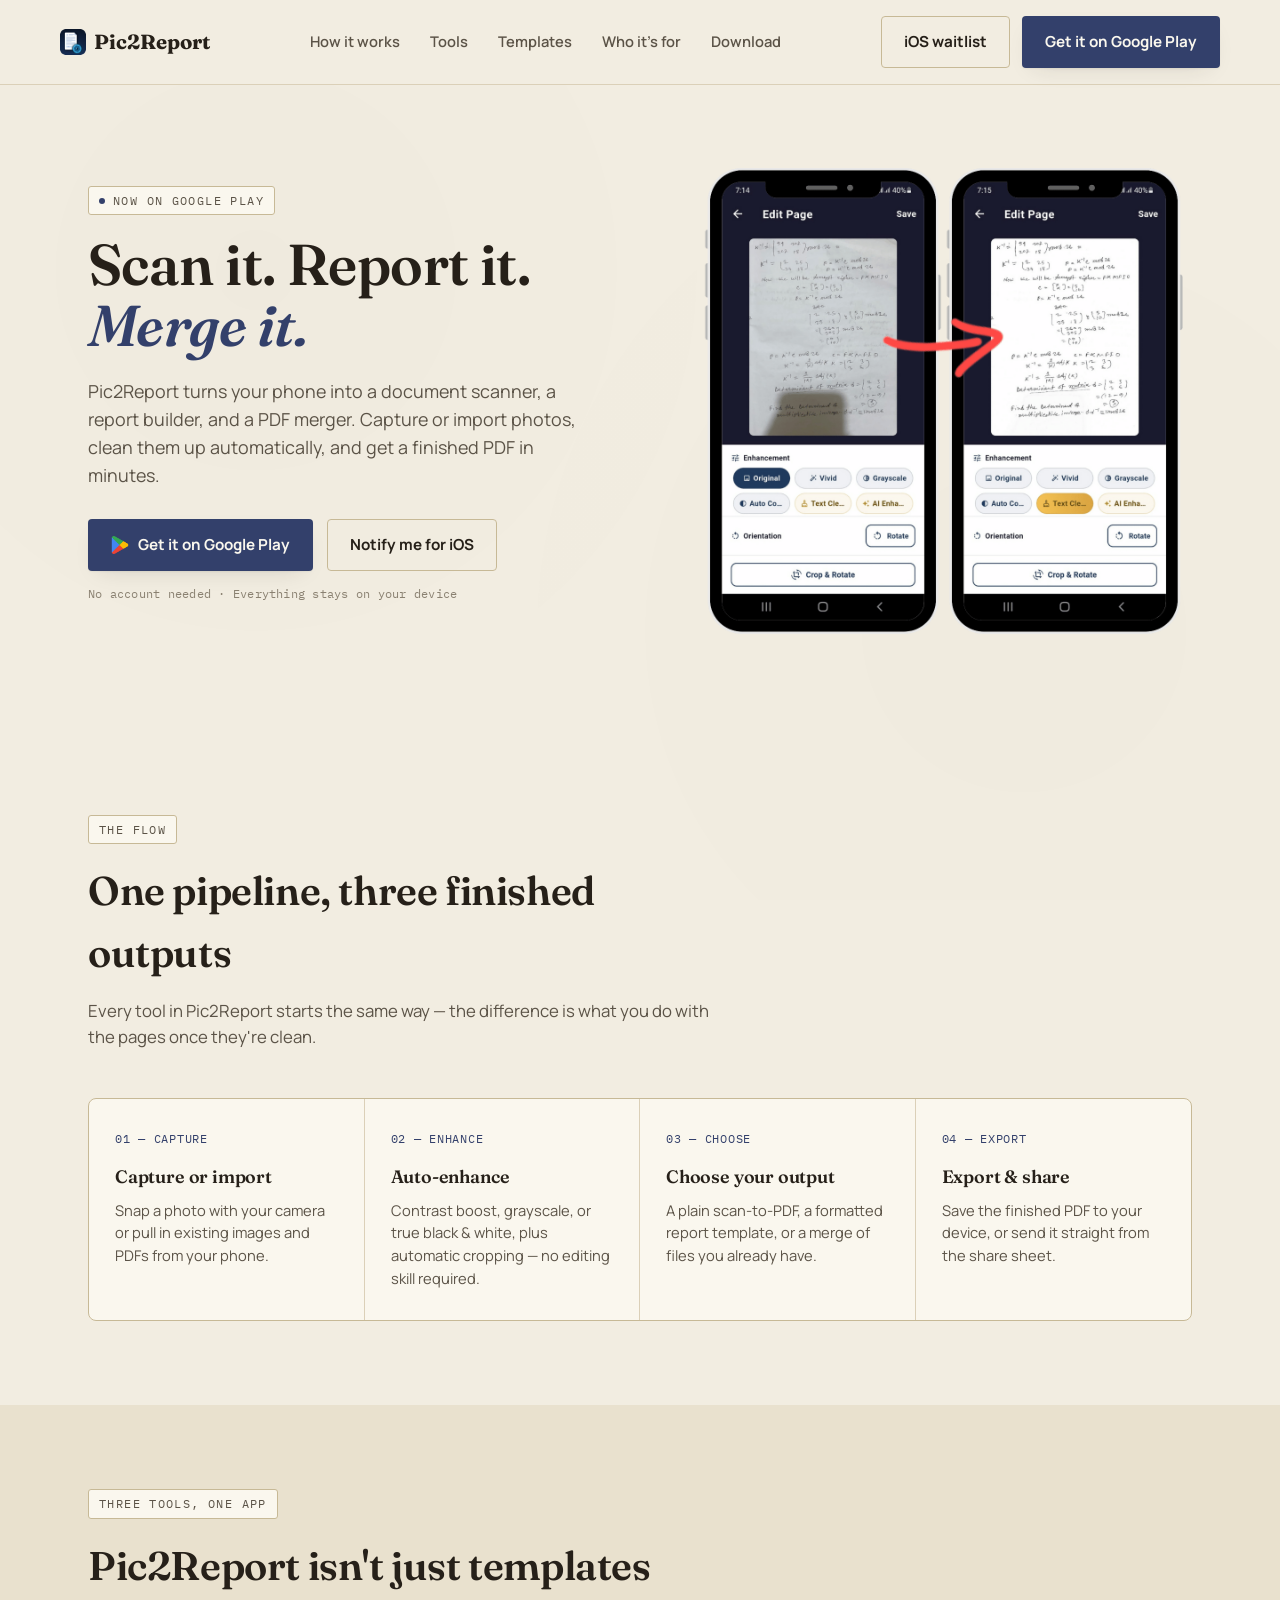
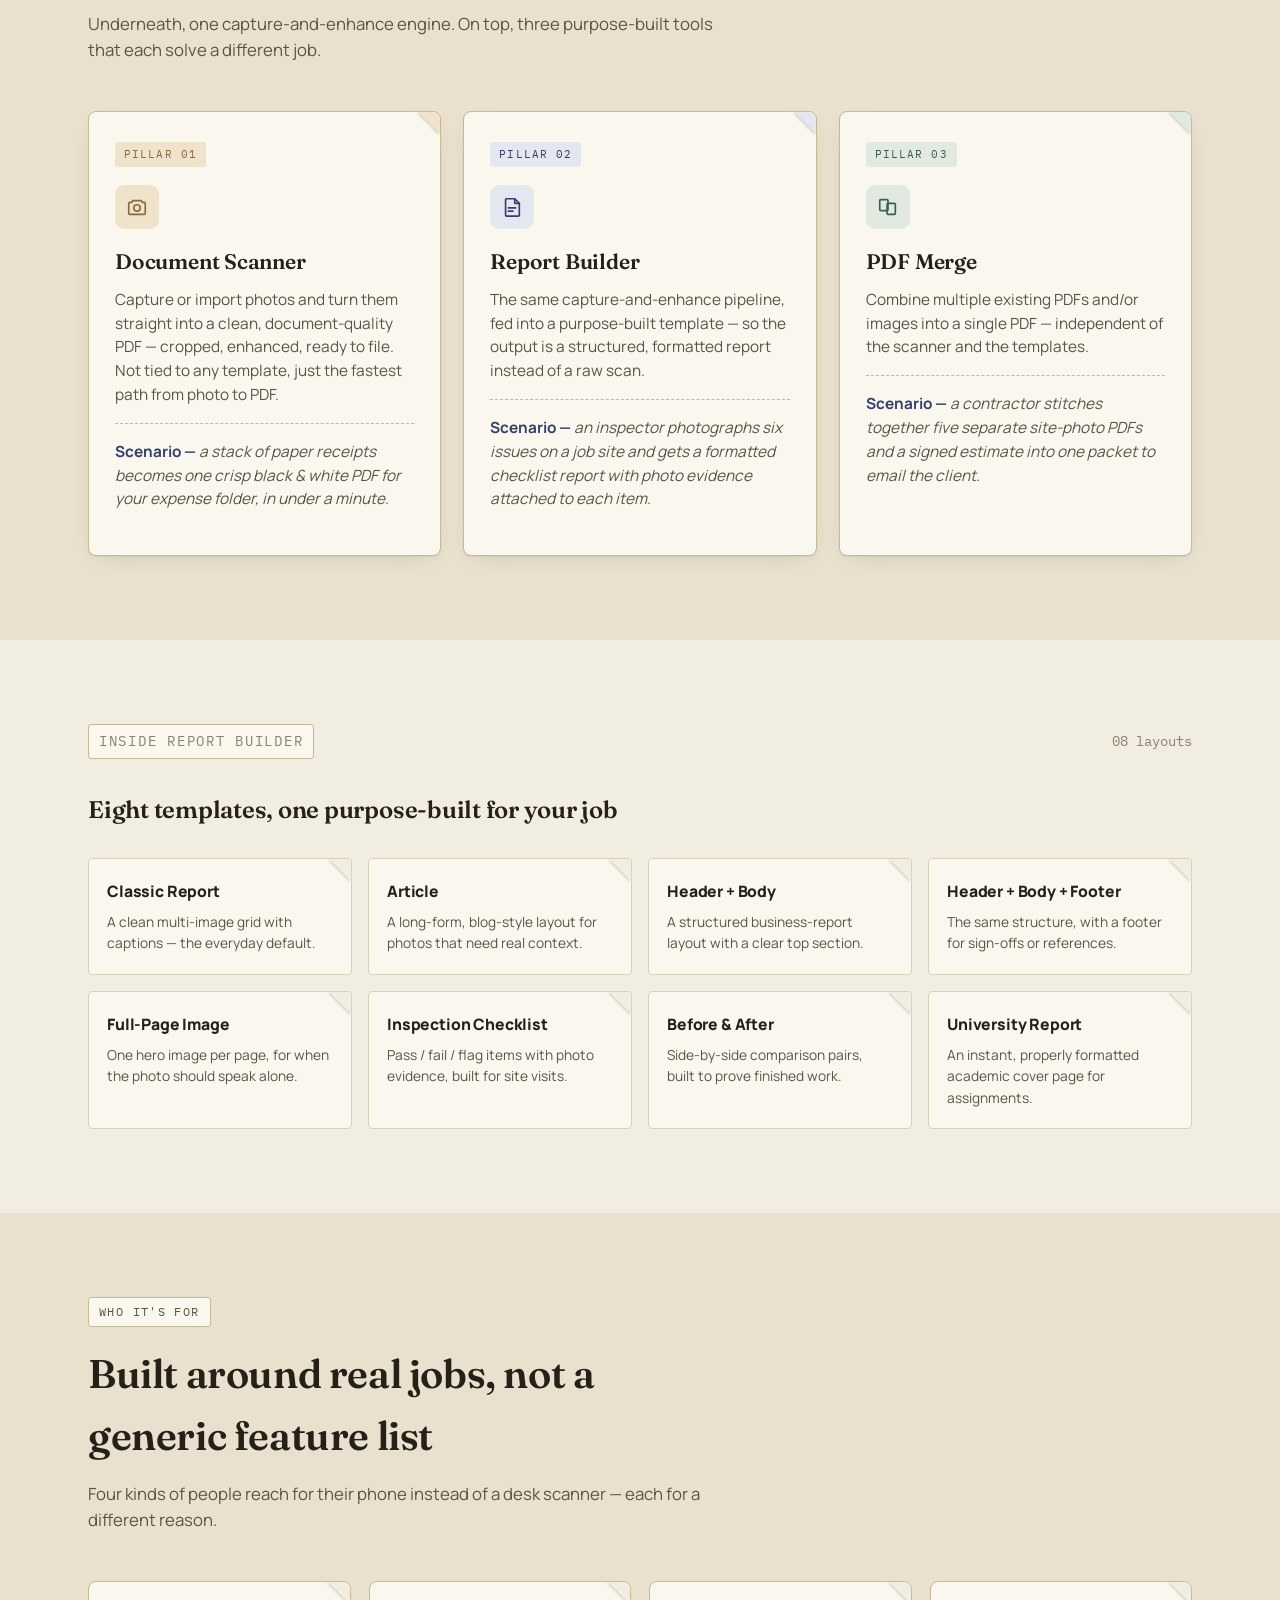
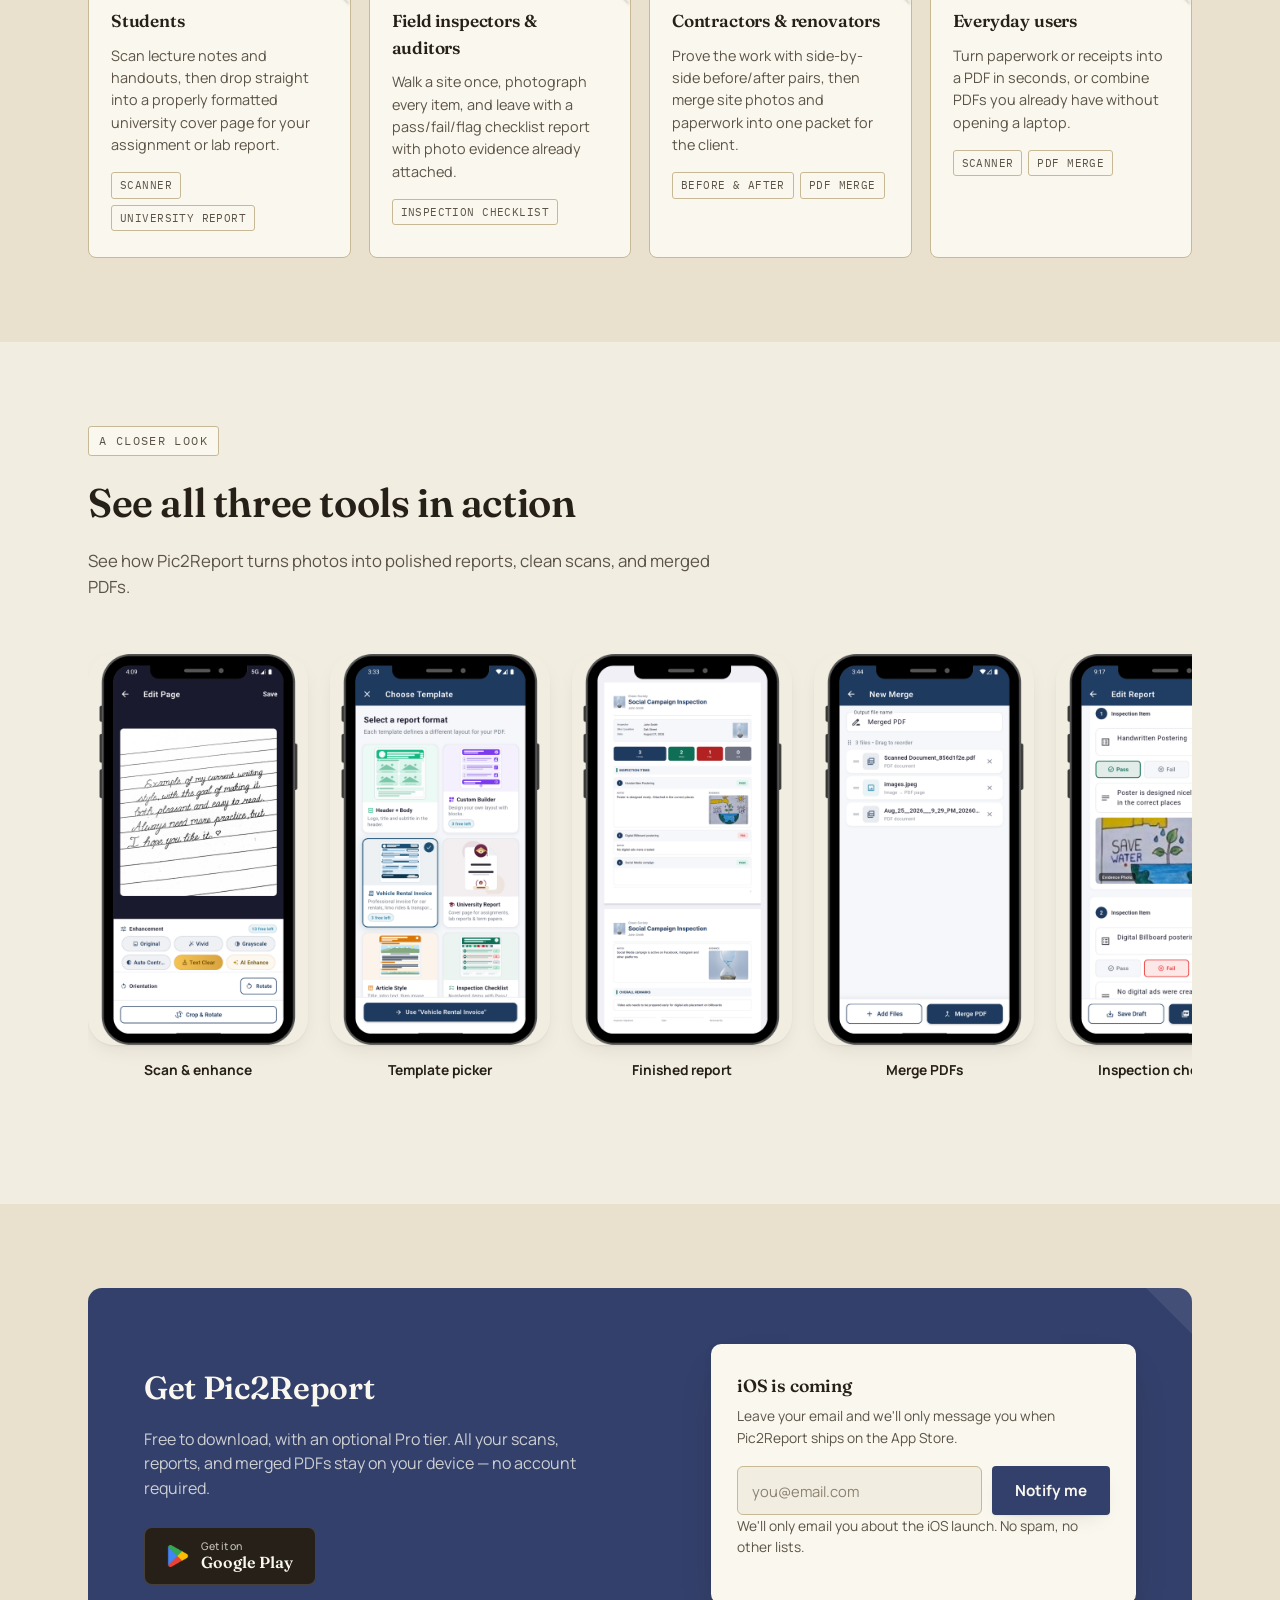
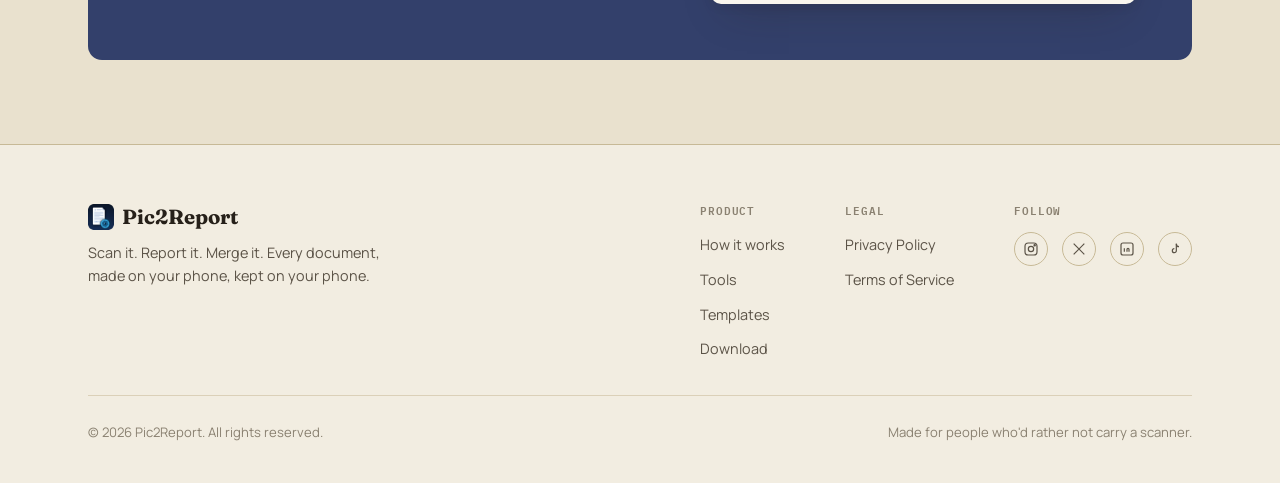
==== commit 05cfe28a: "Replace phone frame with hero gallery for app screenshots; add image carousel functionality" ====
--- a/index.html
+++ b/index.html
@@ -55,14 +55,9 @@
       </div>
 
       <div class="hero-visual reveal">
-        <div class="phone-frame">
-          <div class="notch" aria-hidden="true"></div>
-          <div class="screen">
-            <div class="screen-placeholder">
-              <div class="icon-doc" aria-hidden="true"><span></span><span></span><span></span></div>
-              <small>Hero screenshot placeholder</small>
-            </div>
-          </div>
+        <div class="hero-gallery" role="group" aria-label="Pic2Report app screenshots">
+          <img class="hero-gallery-image is-active" src="assets/images/scanner%20demo.png" alt="Pic2Report document scanner showing photo enhancement controls" aria-hidden="false">
+          <img class="hero-gallery-image" src="assets/images/builder%20demo.png" alt="Pic2Report report builder showing document editing and preview" aria-hidden="true">
         </div>
       </div>
     </div>
@@ -373,6 +368,21 @@
     items.forEach(function(el){ io.observe(el); });
   })();
 
+  (function(){
+    var images = document.querySelectorAll('.hero-gallery-image');
+    var activeIndex = 0;
+
+    if(images.length < 2 || window.matchMedia('(prefers-reduced-motion: reduce)').matches) return;
+
+    window.setInterval(function(){
+      images[activeIndex].classList.remove('is-active');
+      images[activeIndex].setAttribute('aria-hidden', 'true');
+      activeIndex = (activeIndex + 1) % images.length;
+      images[activeIndex].classList.add('is-active');
+      images[activeIndex].setAttribute('aria-hidden', 'false');
+    }, 5000);
+  })();
+
 </script>
 
 </body>
--- a/style.css
+++ b/style.css
@@ -316,99 +316,28 @@
     letter-spacing: .02em
 }
 
-.phone-frame {
+.hero-gallery {
     position: relative;
-    width: 100%;
-    max-width: 320px;
+    width: min(100%, 480px);
+    aspect-ratio: 1;
     margin: 0 auto;
-    aspect-ratio: 9/19.5;
-    background: var(--ink);
-    border-radius: 34px;
-    padding: 12px;
-    box-shadow: var(--shadow-lift)
-}
-
-.phone-frame .screen {
+    isolation: isolate
+}
+
+.hero-gallery-image {
+    position: absolute;
+    inset: 0;
     width: 100%;
     height: 100%;
-    background: var(--paper-elevated);
-    border-radius: 22px;
-    overflow: hidden;
-    position: relative;
-    display: flex;
-    flex-direction: column
-}
-
-.phone-frame .notch {
-    position: absolute;
-    top: 10px;
-    left: 50%;
-    transform: translateX(-50%);
-    width: 70px;
-    height: 18px;
-    background: var(--ink);
-    border-radius: 10px;
-    z-index: 3
-}
-
-.screen-placeholder {
-    flex: 1;
-    display: flex;
-    flex-direction: column;
-    align-items: center;
-    justify-content: center;
-    text-align: center;
-    padding: 20px;
-    background: linear-gradient(180deg, var(--tint-report-bg), var(--paper-elevated) 55%)
-}
-
-.screen-placeholder .icon-doc {
-    width: 84px;
-    height: 108px;
-    background: var(--paper);
-    border: 1.5px solid var(--line-strong);
-    border-radius: 6px;
-    margin-bottom: 18px;
-    position: relative
-}
-
-.screen-placeholder .icon-doc::after {
-    content: "";
-    position: absolute;
-    top: 0;
-    right: 0;
-    border-style: solid;
-    border-width: 0 14px 14px 0;
-    border-color: transparent var(--paper) transparent transparent
-}
-
-.screen-placeholder .icon-doc span {
-    position: absolute;
-    left: 12px;
-    right: 12px;
-    height: 2px;
-    background: var(--line-strong)
-}
-
-.screen-placeholder .icon-doc span:nth-child(1) {
-    top: 26px
-}
-
-.screen-placeholder .icon-doc span:nth-child(2) {
-    top: 40px
-}
-
-.screen-placeholder .icon-doc span:nth-child(3) {
-    top: 54px;
-    width: 60%
-}
-
-.screen-placeholder small {
-    font-family: var(--mono);
-    font-size: .68rem;
-    letter-spacing: .06em;
-    text-transform: uppercase;
-    color: var(--ink-faint)
+    object-fit: contain;
+    opacity: 0;
+    transform: scale(.985);
+    transition: opacity .8s ease, transform .8s ease
+}
+
+.hero-gallery-image.is-active {
+    opacity: 1;
+    transform: scale(1)
 }
 
 section {
@@ -1083,6 +1012,10 @@
         transition: none
     }
 
+    .hero-gallery-image {
+        transition: none
+    }
+
     html {
         scroll-behavior: auto
     }
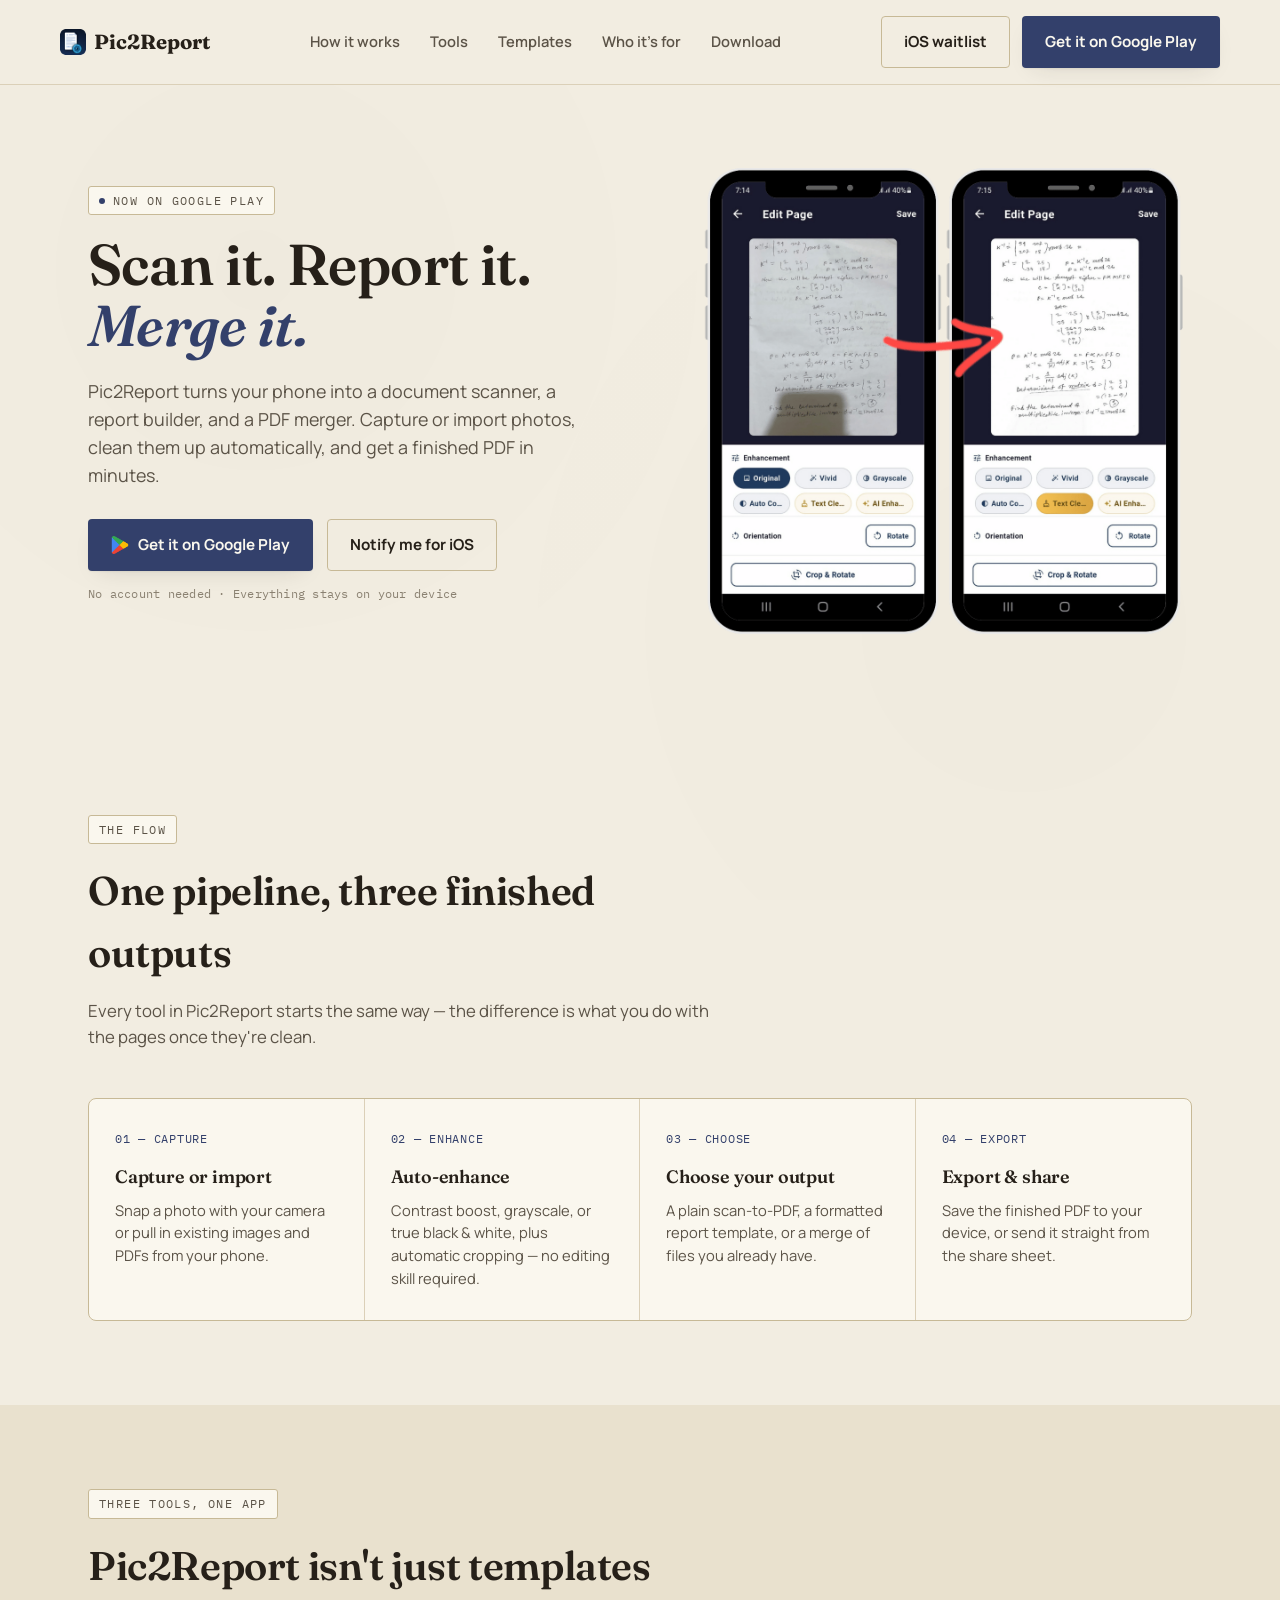
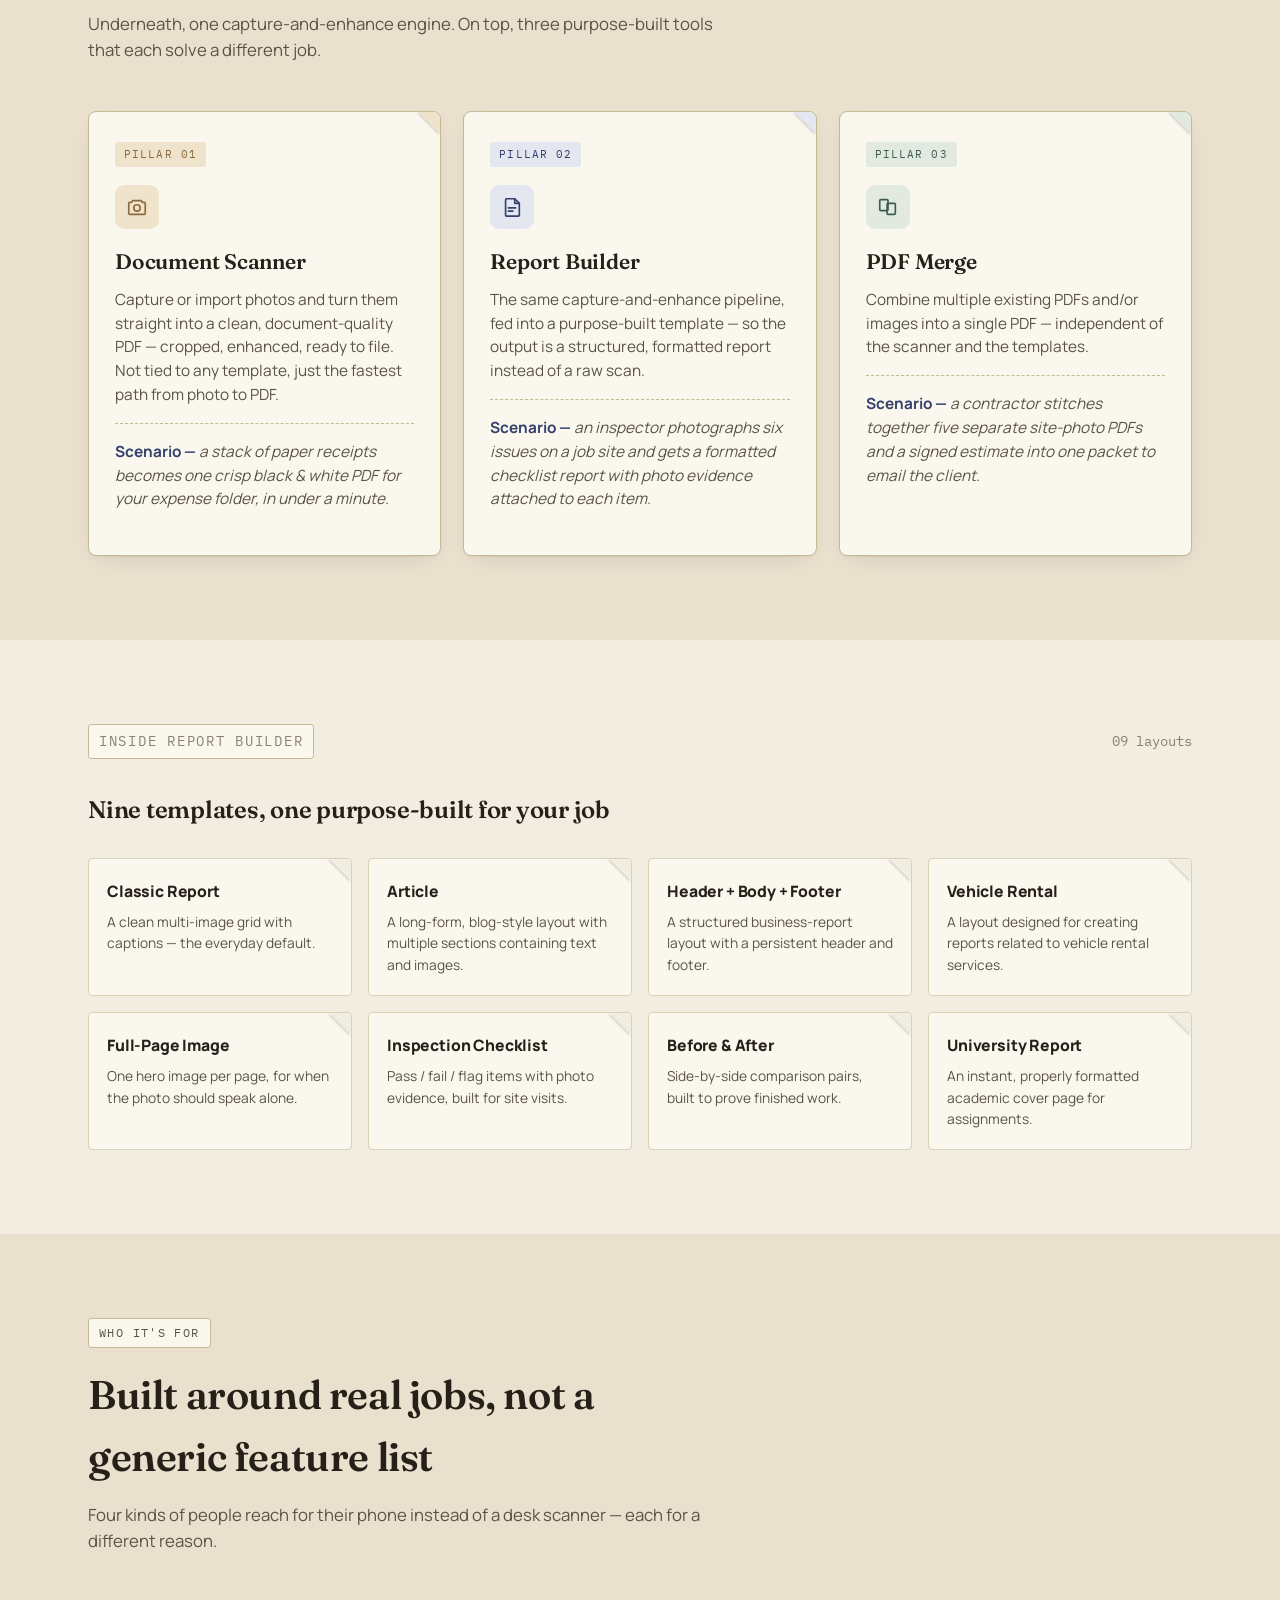
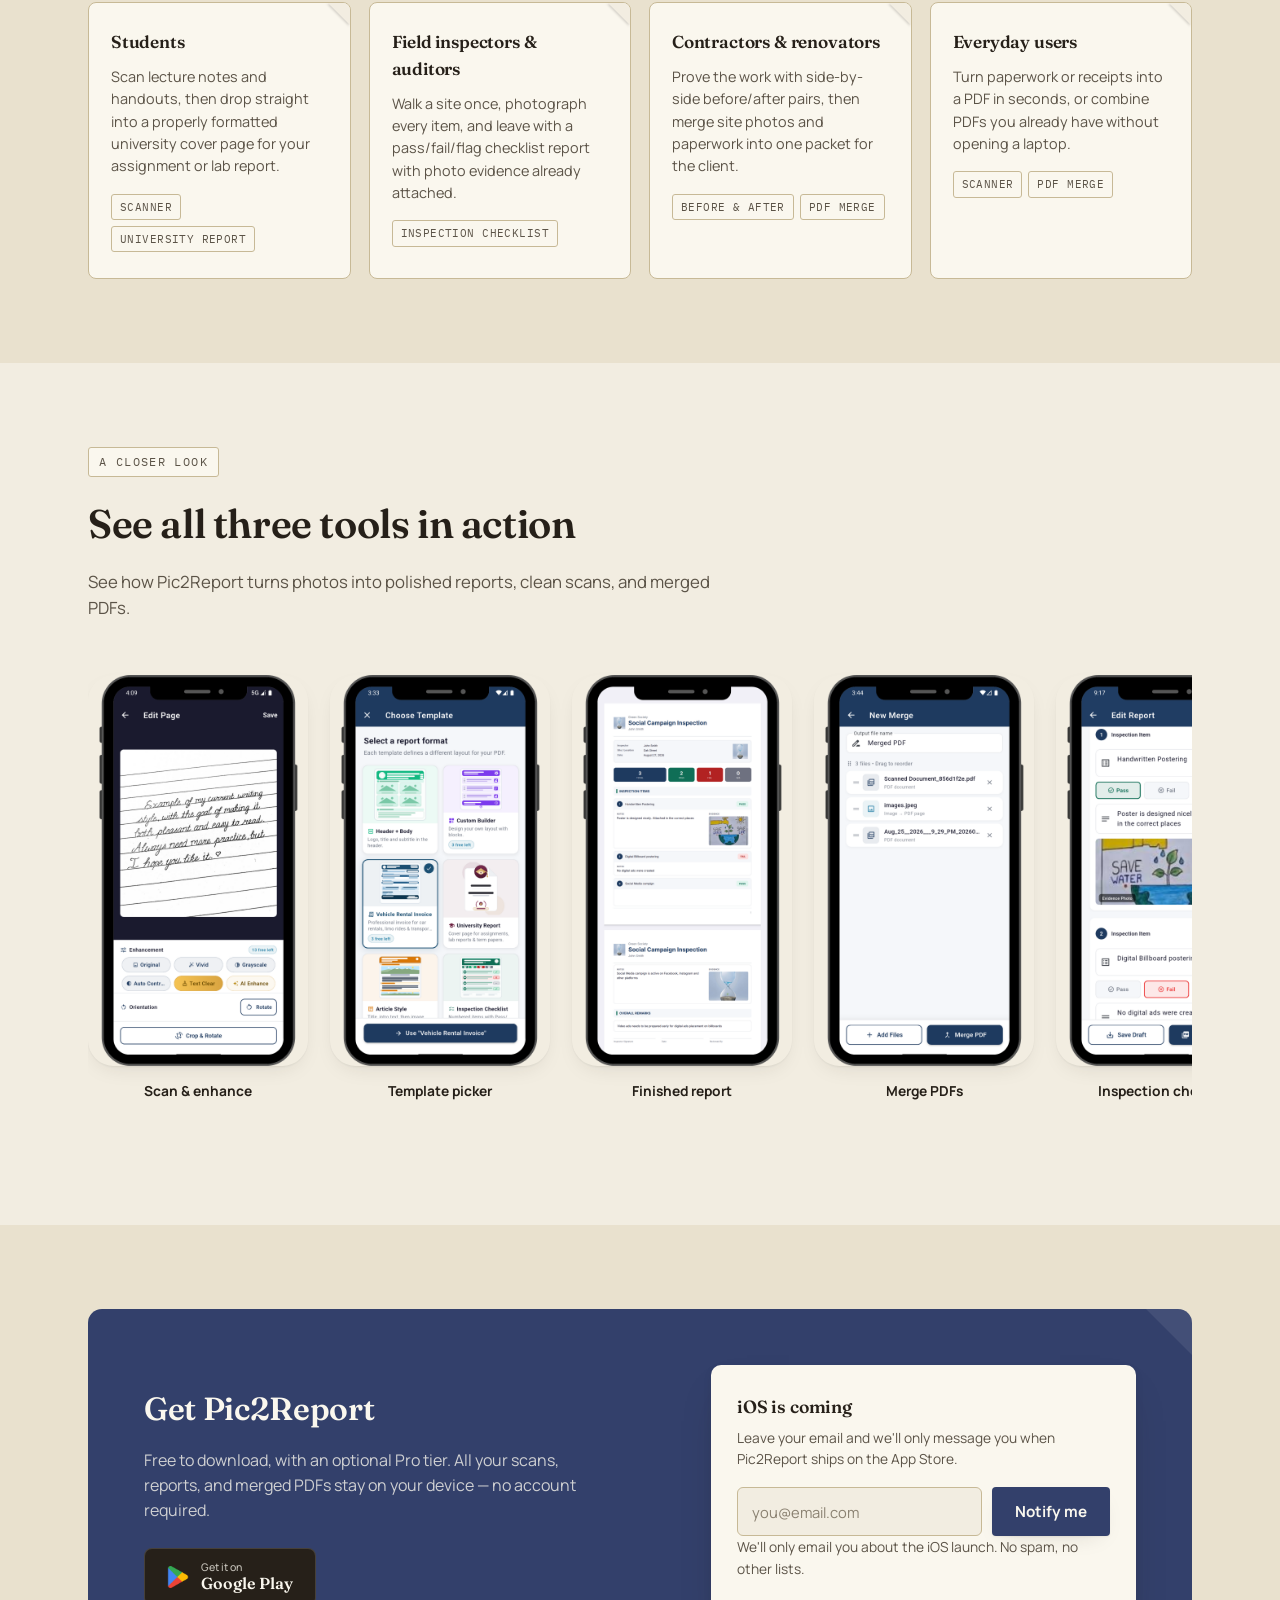
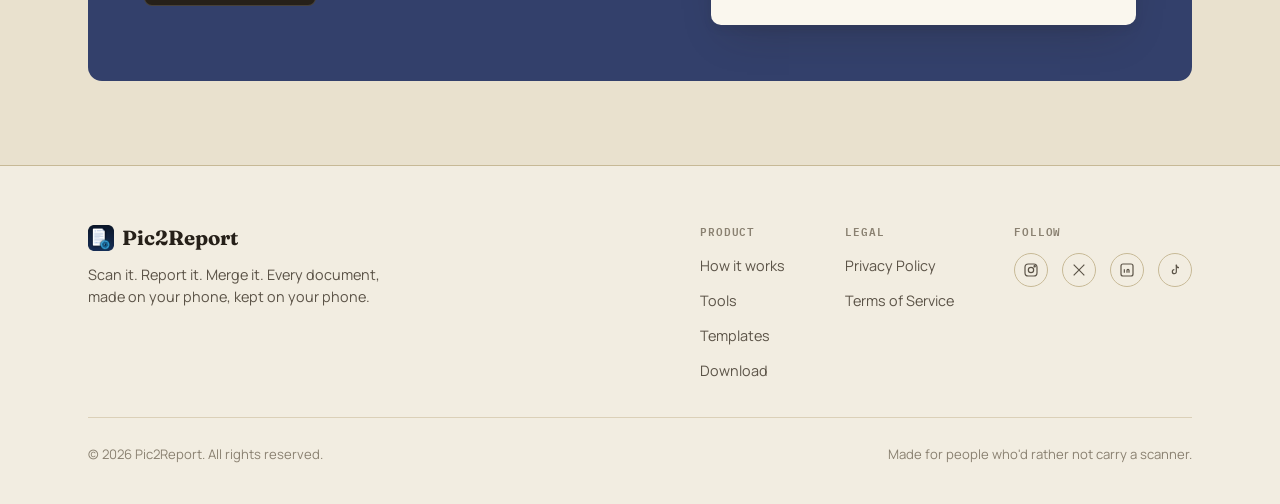
==== commit b3fd711b: "Update template descriptions and counts in the report builder section" ====
--- a/index.html
+++ b/index.html
@@ -152,9 +152,9 @@
       <div class="gallery-intro reveal">
         <div>
           <span class="eyebrow eyebrow-spaced">Inside Report Builder</span>
-          <h2 class="gallery-title">Eight templates, one purpose-built for your job</h2>
-        </div>
-        <span>08 layouts</span>
+          <h2 class="gallery-title">Nine templates, one purpose-built for your job</h2>
+        </div>
+        <span>09 layouts</span>
       </div>
 
       <div class="template-grid reveal">
@@ -164,15 +164,15 @@
         </div>
         <div class="template-card folded">
           <h4>Article</h4>
-          <p>A long-form, blog-style layout for photos that need real context.</p>
-        </div>
-        <div class="template-card folded">
-          <h4>Header + Body</h4>
-          <p>A structured business-report layout with a clear top section.</p>
+          <p>A long-form, blog-style layout with multiple sections containing text and images.</p>
         </div>
         <div class="template-card folded">
           <h4>Header + Body + Footer</h4>
-          <p>The same structure, with a footer for sign-offs or references.</p>
+          <p>A structured business-report layout with a persistent header and footer.</p>
+        </div>
+        <div class="template-card folded">
+          <h4>Vehicle Rental</h4>
+          <p>A layout designed for creating reports related to vehicle rental services.</p>
         </div>
         <div class="template-card folded">
           <h4>Full-Page Image</h4>
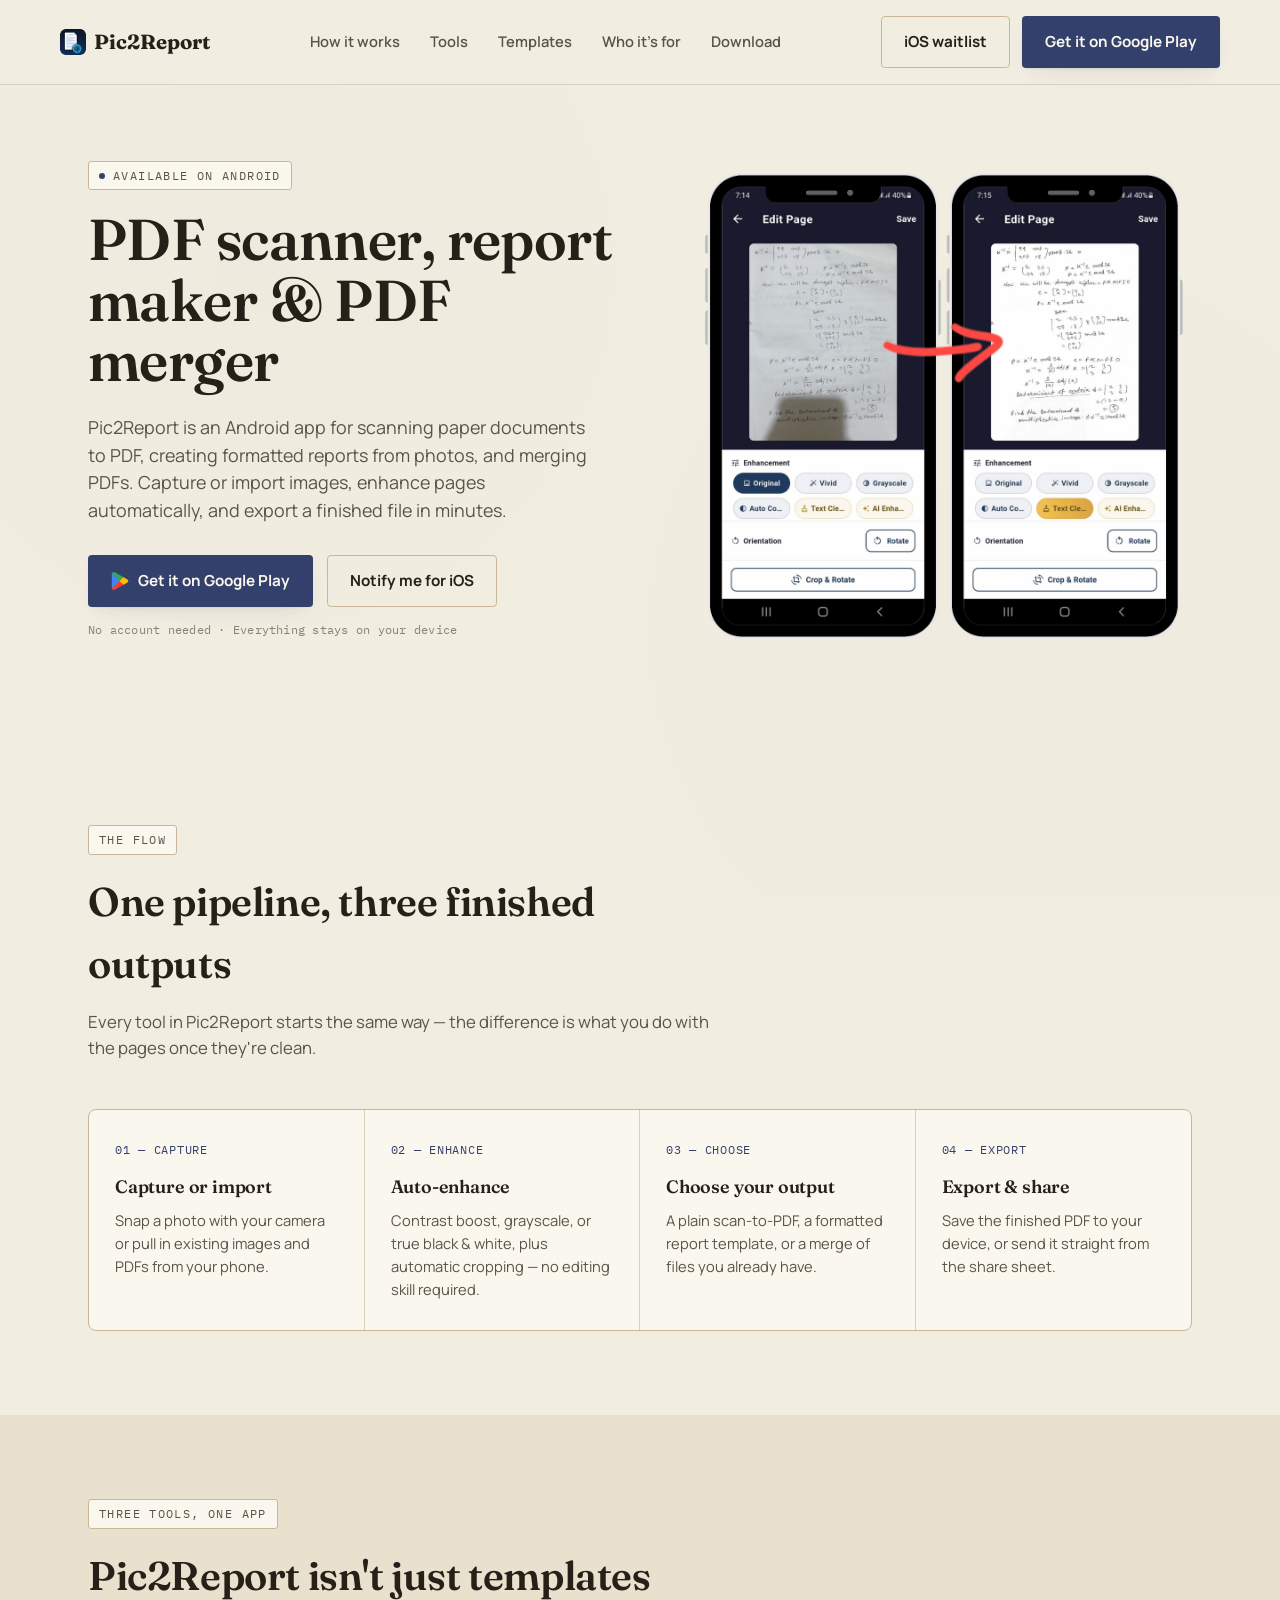
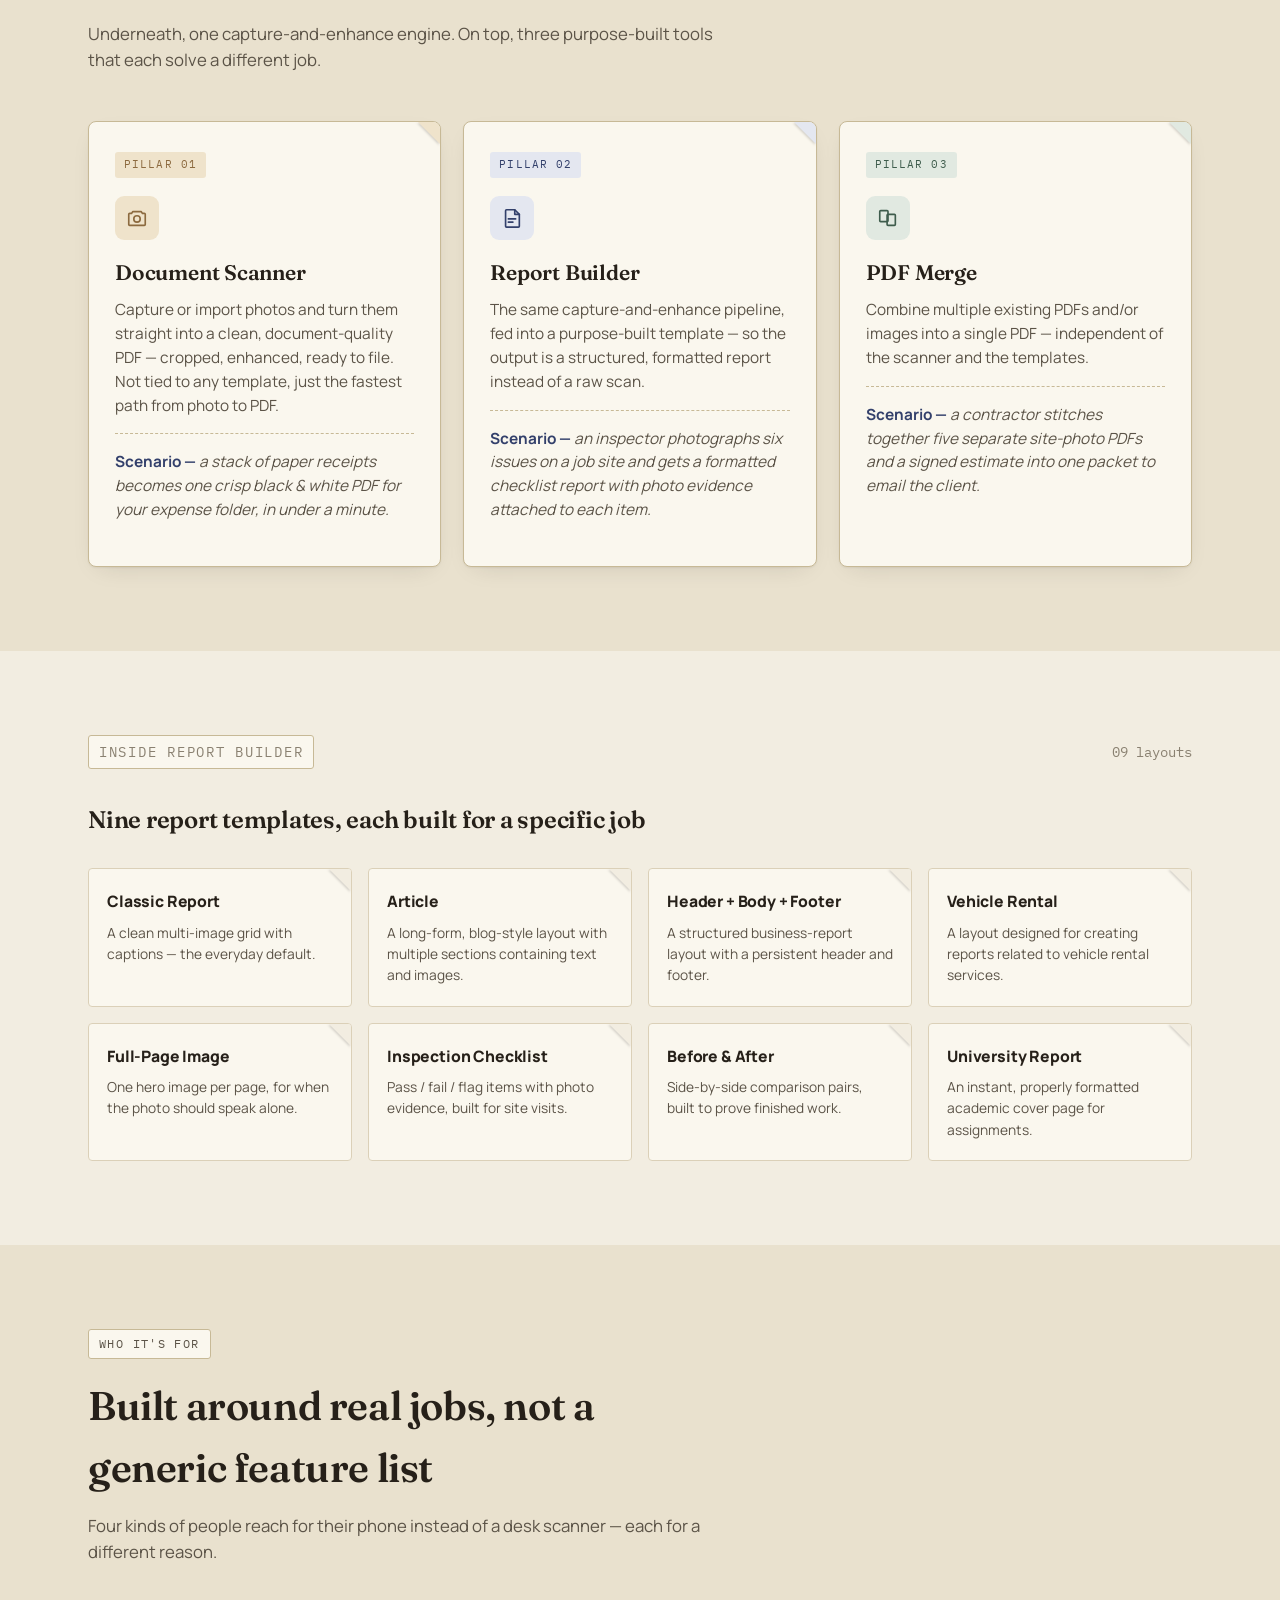
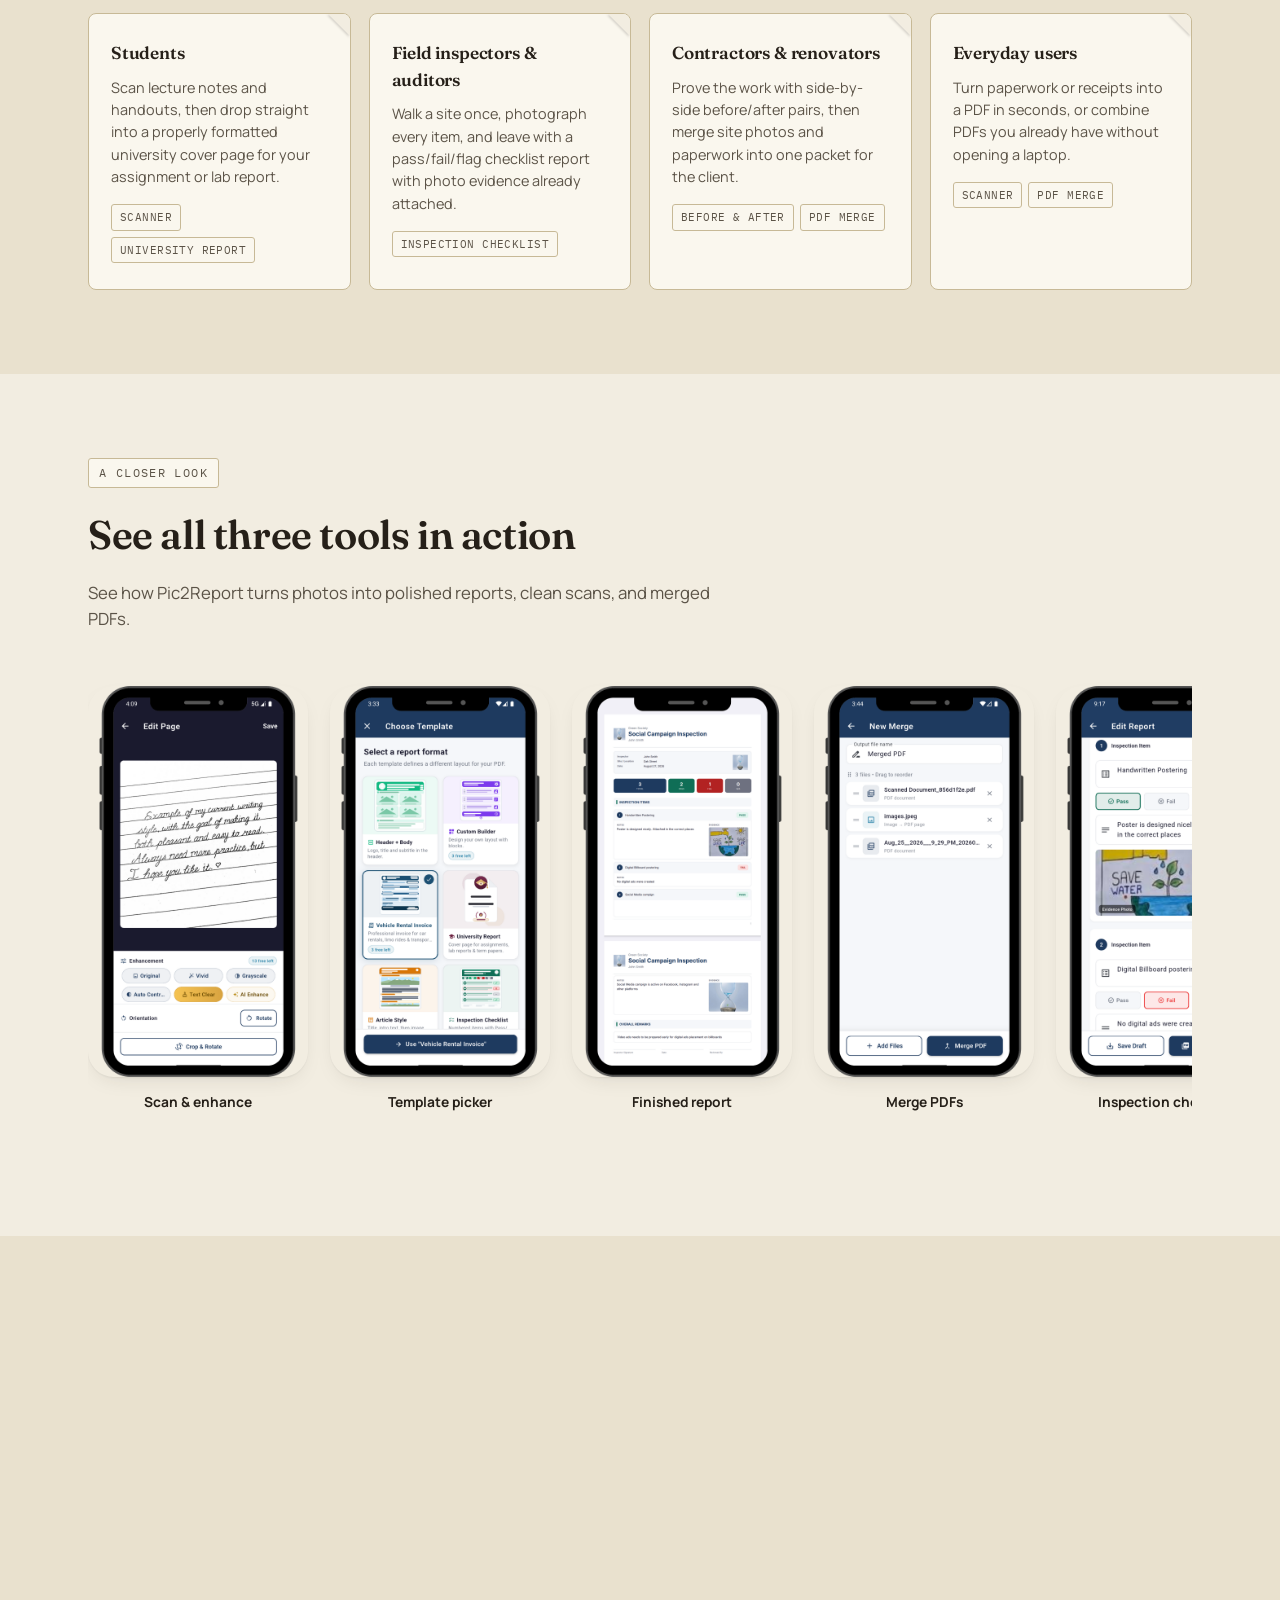
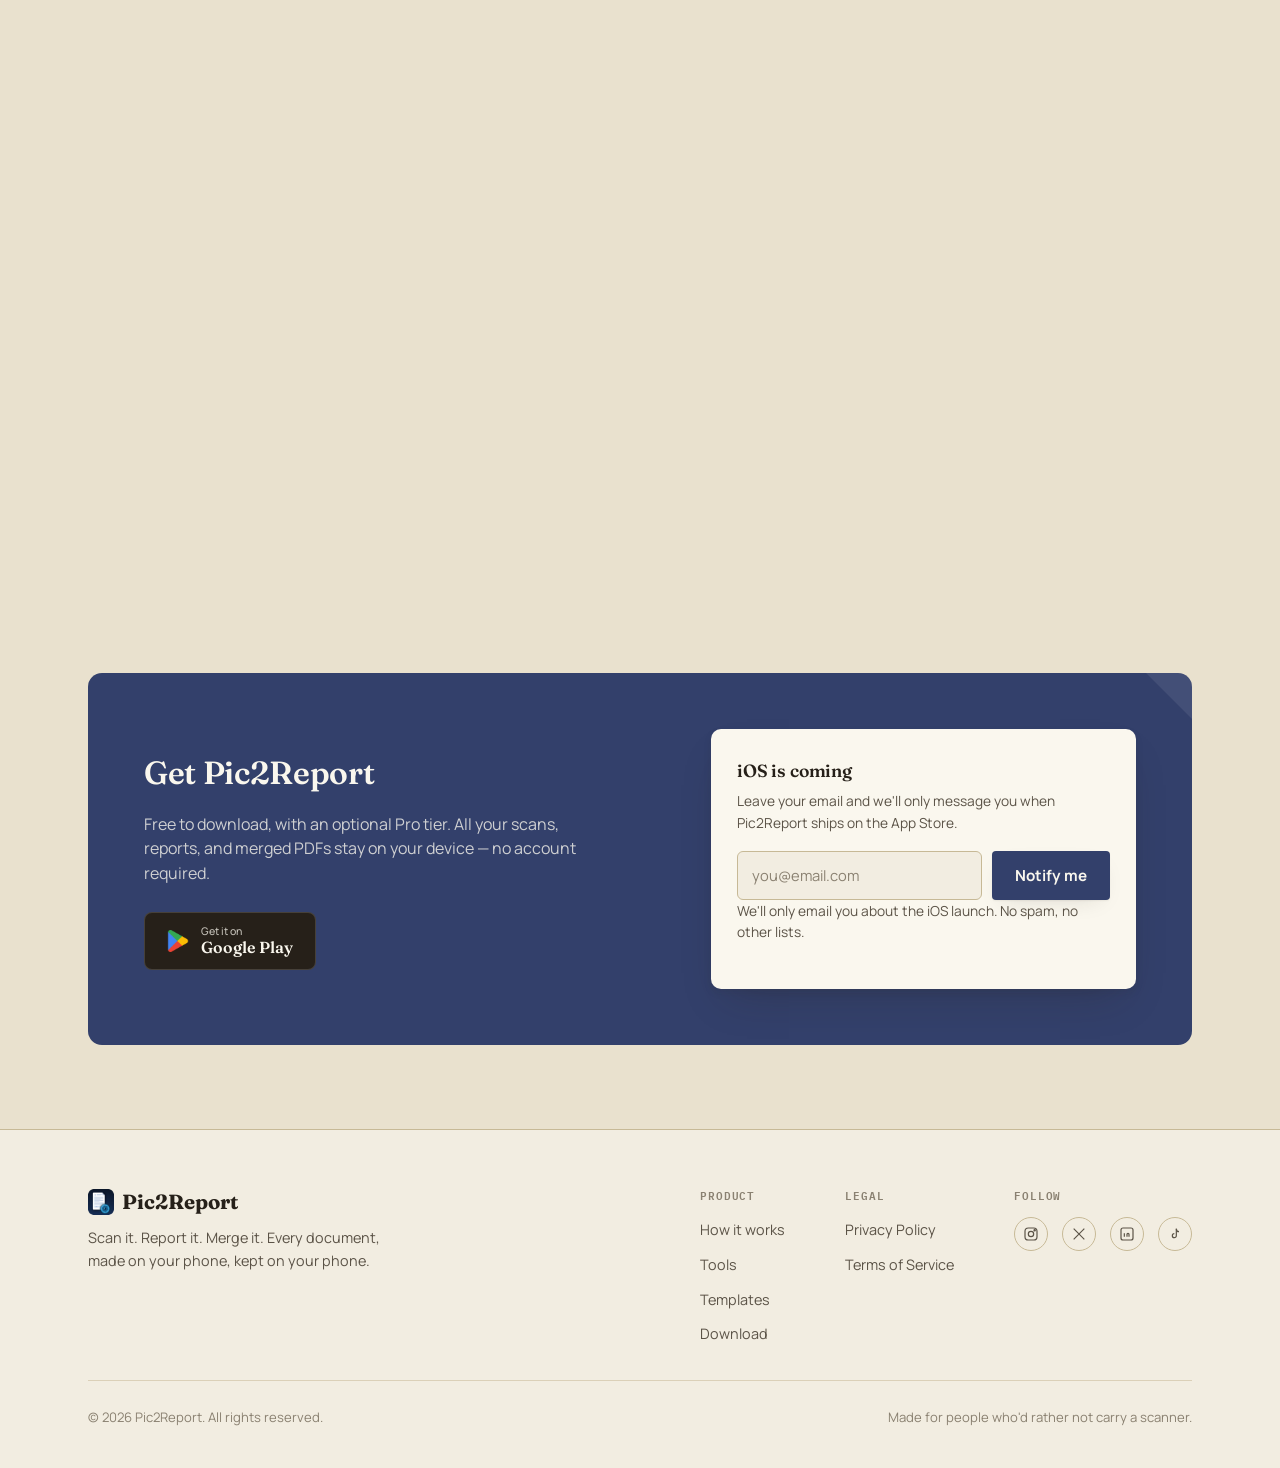
==== commit 9fc42da5: "Enhance SEO and user experience by updating meta tags, improving descriptions, and adding FAQ sectio" ====
--- a/index.html
+++ b/index.html
@@ -3,8 +3,57 @@
 <head>
 <meta charset="UTF-8">
 <meta name="viewport" content="width=device-width, initial-scale=1.0">
-<title>Pic2Report — Scan it. Report it. Merge it.</title>
-<meta name="description" content="Pic2Report turns your phone into a document scanner, a report builder, and a PDF merger. Capture or import photos, clean them up automatically, and get a finished PDF in minutes.">
+<title>Pic2Report: PDF Scanner, Report Maker &amp; PDF Merger</title>
+<meta name="description" content="Scan documents to PDF, build photo reports, and merge PDFs on Android. Pic2Report works offline, with no ads or watermarks.">
+<link rel="canonical" href="https://zylbyte.github.io/Pic2Report/">
+<link rel="icon" type="image/png" href="assets/icons/app_logo.png">
+<meta property="og:type" content="website">
+<meta property="og:site_name" content="Pic2Report">
+<meta property="og:title" content="Pic2Report: PDF Scanner, Report Maker &amp; PDF Merger">
+<meta property="og:description" content="Scan documents to PDF, build photo reports, and merge PDFs on Android. Works offline, with no ads or watermarks.">
+<meta property="og:url" content="https://zylbyte.github.io/Pic2Report/">
+<meta property="og:image" content="https://zylbyte.github.io/Pic2Report/assets/images/scanner%20demo.png">
+<meta property="og:image:width" content="1080">
+<meta property="og:image:height" content="1080">
+<meta name="twitter:card" content="summary">
+<meta name="twitter:title" content="Pic2Report: PDF Scanner, Report Maker &amp; PDF Merger">
+<meta name="twitter:description" content="Scan documents to PDF, build photo reports, and merge PDFs on Android. Works offline, with no ads or watermarks.">
+<meta name="twitter:image" content="https://zylbyte.github.io/Pic2Report/assets/images/scanner%20demo.png">
+<script type="application/ld+json">
+{
+  "@context": "https://schema.org",
+  "@graph": [
+    {
+      "@type": "WebSite",
+      "name": "Pic2Report",
+      "url": "https://zylbyte.github.io/Pic2Report/",
+      "inLanguage": "en"
+    },
+    {
+      "@type": "Organization",
+      "name": "ZylByte",
+      "url": "https://zylbyte.github.io/Pic2Report/",
+      "sameAs": ["https://www.linkedin.com/company/zylbyte"]
+    },
+    {
+      "@type": "MobileApplication",
+      "name": "Pic2Report",
+      "applicationCategory": "Productivity",
+      "operatingSystem": "Android",
+      "description": "An offline Android app for scanning documents to PDF, creating photo-based reports, and merging PDFs.",
+      "url": "https://zylbyte.github.io/Pic2Report/",
+      "downloadUrl": "https://play.google.com/store/apps/details?id=com.zylbyte.pic2report",
+      "publisher": {"@type": "Organization", "name": "ZylByte"},
+      "featureList": [
+        "Scan documents and save them as PDF",
+        "Create formatted reports from photos",
+        "Merge PDFs and images into a PDF",
+        "Work offline without ads or watermarks"
+      ]
+    }
+  ]
+}
+</script>
 
 <link rel="preconnect" href="https://fonts.googleapis.com">
 <link rel="preconnect" href="https://fonts.gstatic.com" crossorigin>
@@ -41,9 +90,9 @@
   <section class="hero">
     <div class="wrap hero-grid">
       <div class="hero-copy reveal">
-        <span class="eyebrow"><span class="dot" aria-hidden="true"></span>Now on Google Play</span>
-        <h1>Scan it. Report it. <em>Merge it.</em></h1>
-        <p class="lede">Pic2Report turns your phone into a document scanner, a report builder, and a PDF merger. Capture or import photos, clean them up automatically, and get a finished PDF in minutes.</p>
+        <span class="eyebrow"><span class="dot" aria-hidden="true"></span>Available on Android</span>
+        <h1>PDF scanner, report maker &amp; PDF merger</h1>
+        <p class="lede">Pic2Report is an Android app for scanning paper documents to PDF, creating formatted reports from photos, and merging PDFs. Capture or import images, enhance pages automatically, and export a finished file in minutes.</p>
         <div class="hero-ctas">
           <a href="https://play.google.com/store/apps/details?id=com.zylbyte.pic2report" class="btn btn-primary">
             <img class="play-store-icon" src="assets/icons/play_store_logo.png" alt="" aria-hidden="true">
@@ -152,7 +201,7 @@
       <div class="gallery-intro reveal">
         <div>
           <span class="eyebrow eyebrow-spaced">Inside Report Builder</span>
-          <h2 class="gallery-title">Nine templates, one purpose-built for your job</h2>
+          <h2 class="gallery-title">Nine report templates, each built for a specific job</h2>
         </div>
         <span>09 layouts</span>
       </div>
@@ -266,6 +315,42 @@
           <div class="shot-frame tint-report"><img src="assets/screenshots/before%20%26%20after.png" alt="Before and after report comparison"></div>
           <p class="shot-label">Before &amp; after</p>
         </div>
+      </div>
+    </div>
+  </section>
+
+  <section id="faq" class="alt">
+    <div class="wrap">
+      <div class="section-head reveal">
+        <span class="eyebrow eyebrow-spaced">Quick answers</span>
+        <h2>Pic2Report FAQ</h2>
+        <p>What the Android app does, how it handles documents, and where to get it.</p>
+      </div>
+      <div class="faq-list reveal">
+        <article class="faq-item">
+          <h3>What is Pic2Report?</h3>
+          <p>Pic2Report is an Android document scanner and report maker. It scans documents to PDF, creates formatted reports from photos, and merges PDFs and images into one file.</p>
+        </article>
+        <article class="faq-item">
+          <h3>Can I scan a paper document and save it as a PDF?</h3>
+          <p>Yes. Capture a document with your camera or import an image, enhance and crop the page, then export it as a PDF to save or share.</p>
+        </article>
+        <article class="faq-item">
+          <h3>Can I create reports from photos?</h3>
+          <p>Yes. Choose a report layout, add photos and report details, and export a formatted PDF. Templates include inspection checklists, before-and-after comparisons, and university reports.</p>
+        </article>
+        <article class="faq-item">
+          <h3>Can Pic2Report combine PDFs?</h3>
+          <p>Yes. Select multiple PDF or image files and combine them into a single PDF, independently of the scanner and report templates.</p>
+        </article>
+        <article class="faq-item">
+          <h3>Does Pic2Report work offline?</h3>
+          <p>Yes. The app is designed to work offline, and your scans, report content, and exported files are processed and stored on your device unless you choose to share them.</p>
+        </article>
+        <article class="faq-item">
+          <h3>Is Pic2Report free, and where can I download it?</h3>
+          <p>Pic2Report is available on Google Play with optional in-app purchases. The current Play Store listing states that the app has no ads or watermarks.</p>
+        </article>
       </div>
     </div>
   </section>
@@ -335,7 +420,7 @@
           <div class="social-row">
             <a href="#" aria-label="Instagram"><svg viewBox="0 0 24 24" fill="none" stroke-width="1.8"><rect x="3" y="3" width="18" height="18" rx="5"/><circle cx="12" cy="12" r="4"/><circle cx="17.5" cy="6.5" r="1"/></svg></a>
             <a href="#" aria-label="X"><svg viewBox="0 0 24 24" fill="none" stroke-width="1.8"><path d="M4 4l16 16M20 4L4 20"/></svg></a>
-            <a href="#" aria-label="LinkedIn"><svg viewBox="0 0 24 24" fill="none" stroke-width="1.8"><rect x="3" y="3" width="18" height="18" rx="3"/><path d="M8 11v5M8 8v.01M12 16v-3.5a1.5 1.5 0 013-0V16M15 16v-3.5"/></svg></a>
+            <a href="https://www.linkedin.com/company/zylbyte" aria-label="LinkedIn"><svg viewBox="0 0 24 24" fill="none" stroke-width="1.8"><rect x="3" y="3" width="18" height="18" rx="3"/><path d="M8 11v5M8 8v.01M12 16v-3.5a1.5 1.5 0 013-0V16M15 16v-3.5"/></svg></a>
             <a href="#" aria-label="TikTok"><svg viewBox="0 0 24 24" fill="none" stroke-width="1.8"><path d="M14 4v10.5a3 3 0 11-3-3"/><path d="M14 4c0 2.5 2 4.5 4 4.5"/></svg></a>
           </div>
         </div>
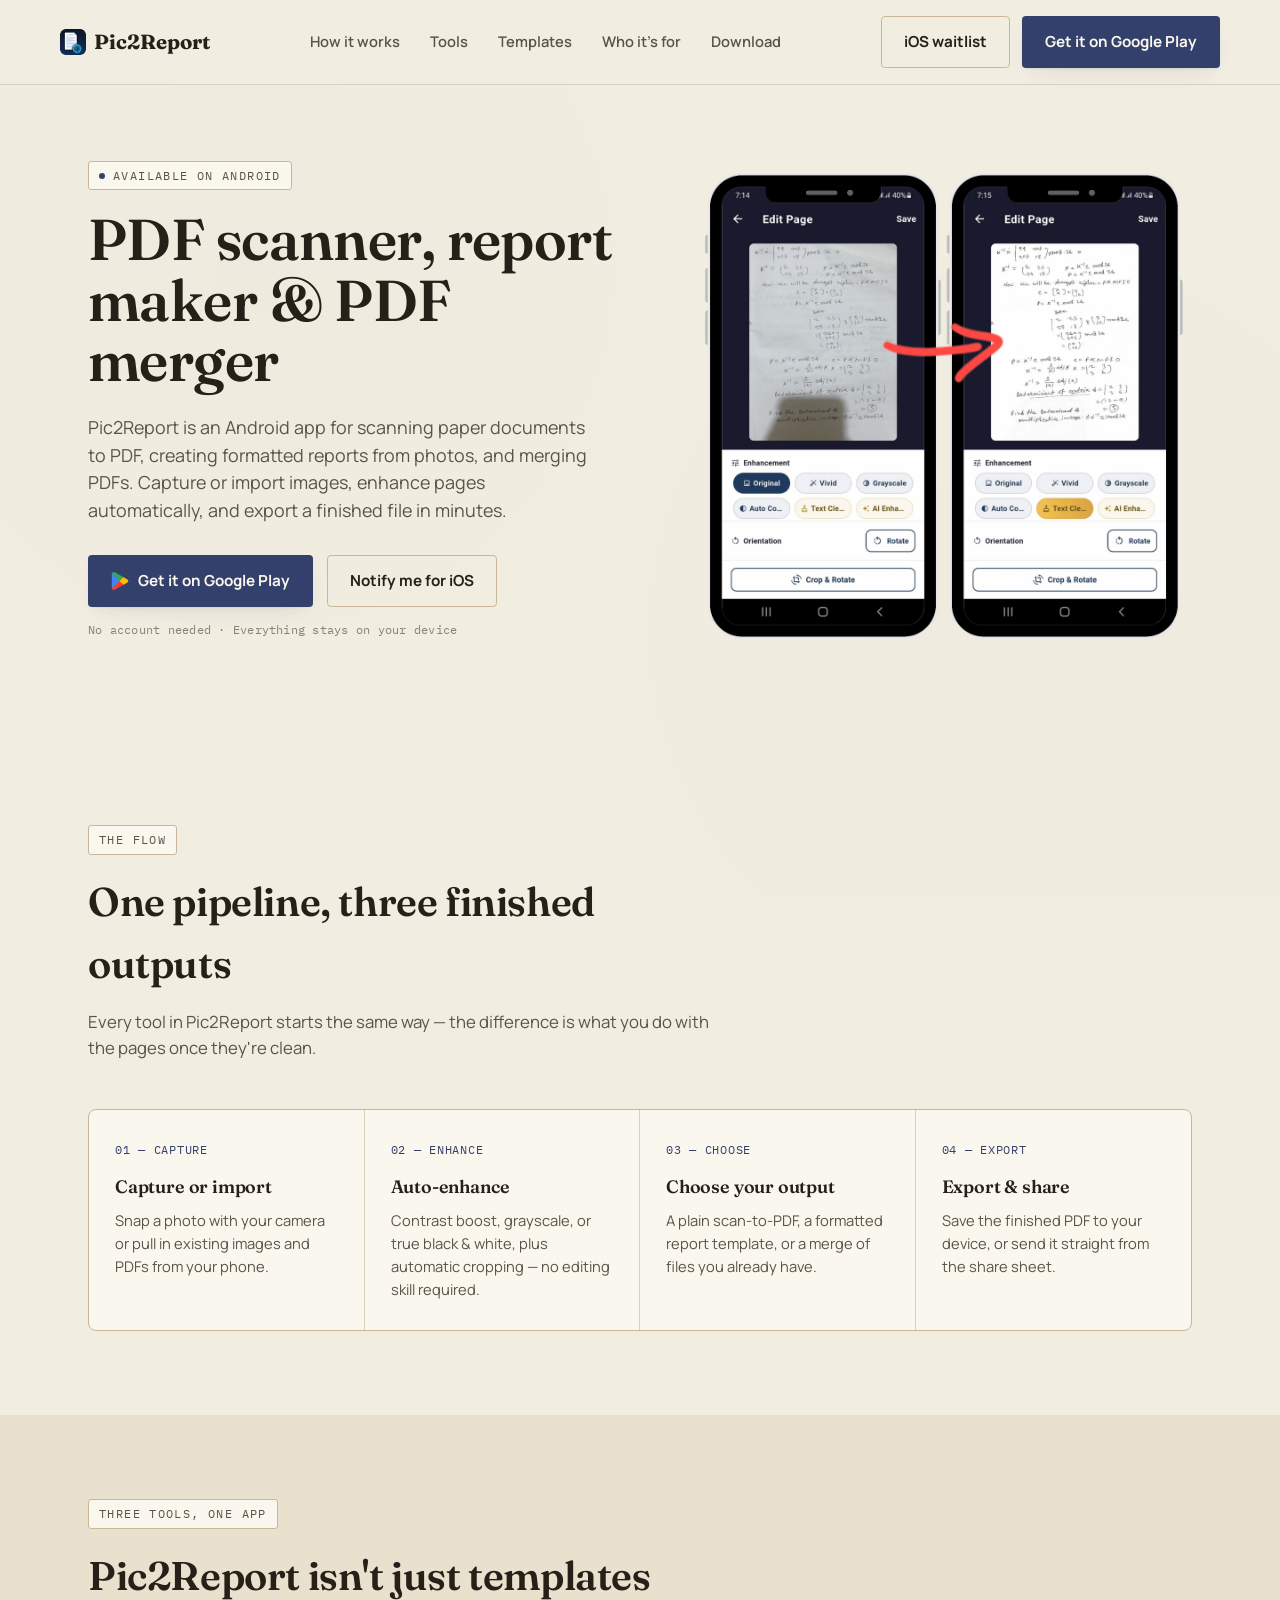
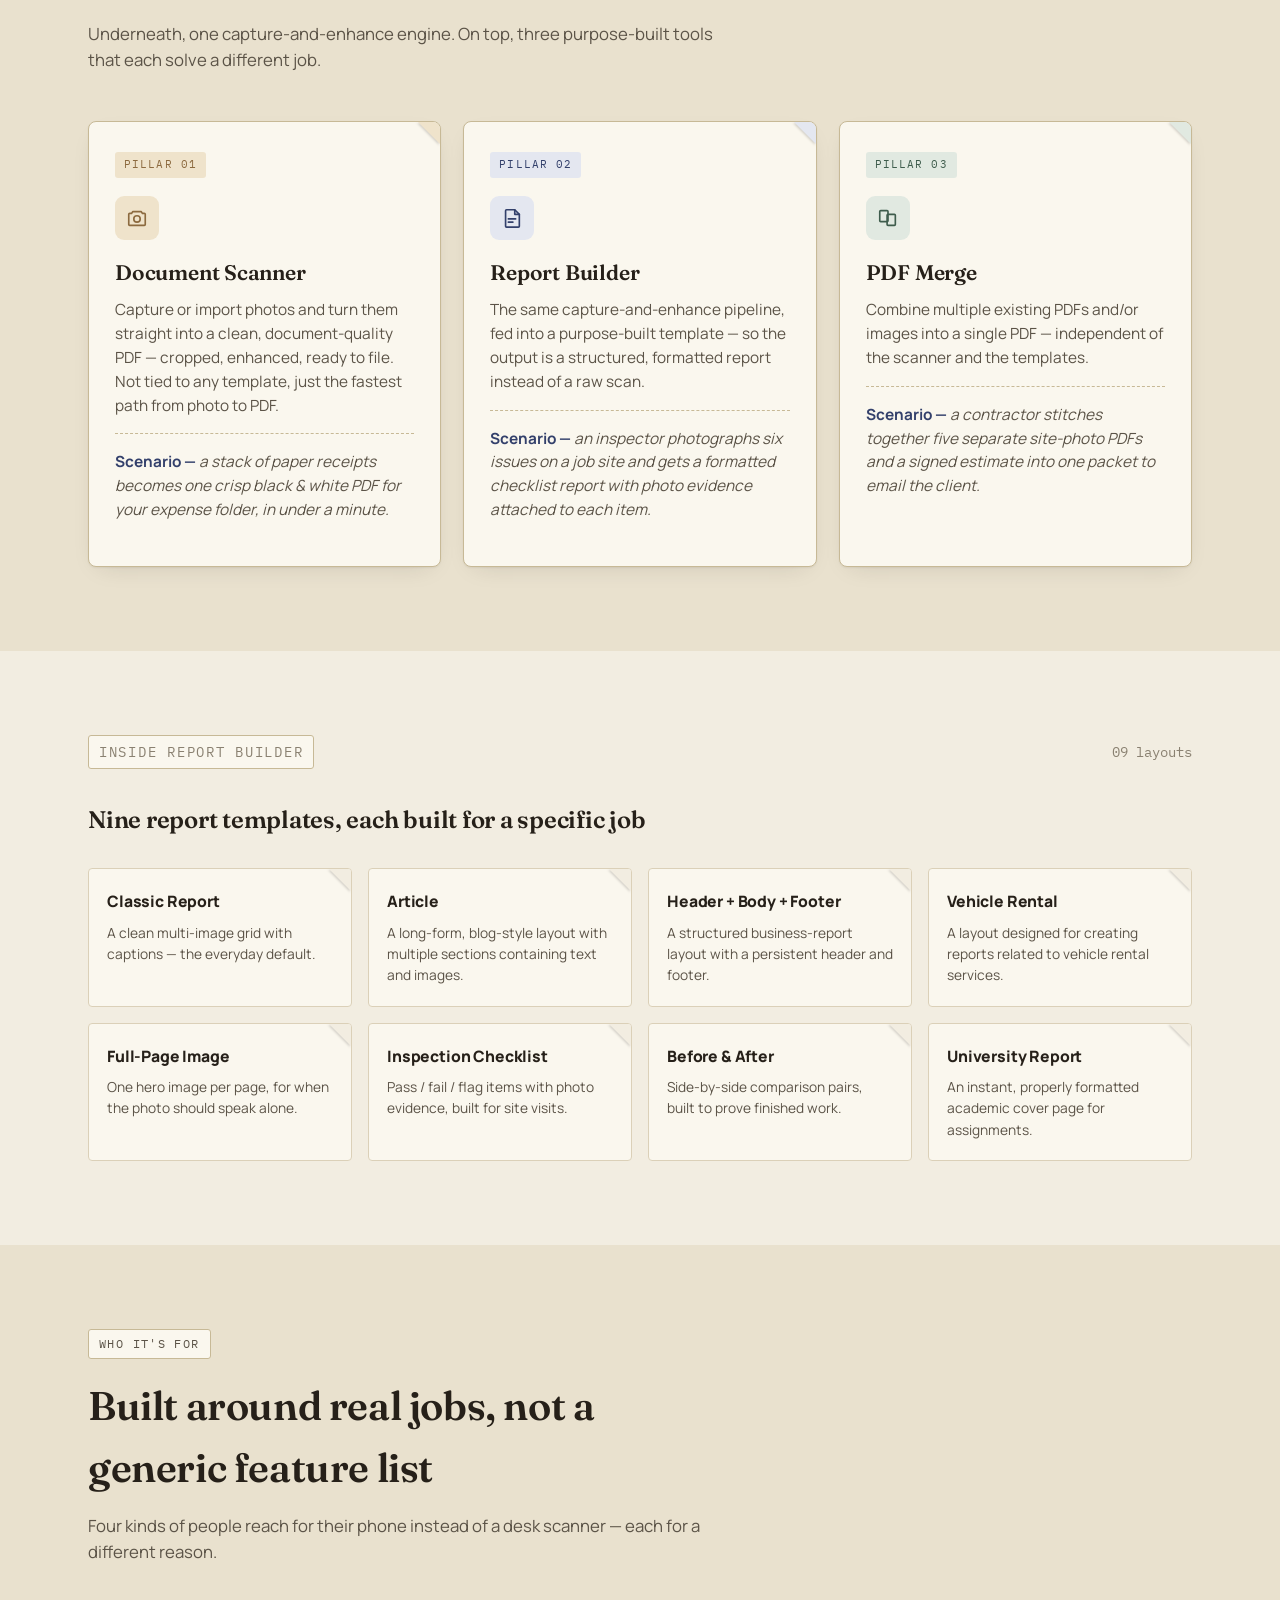
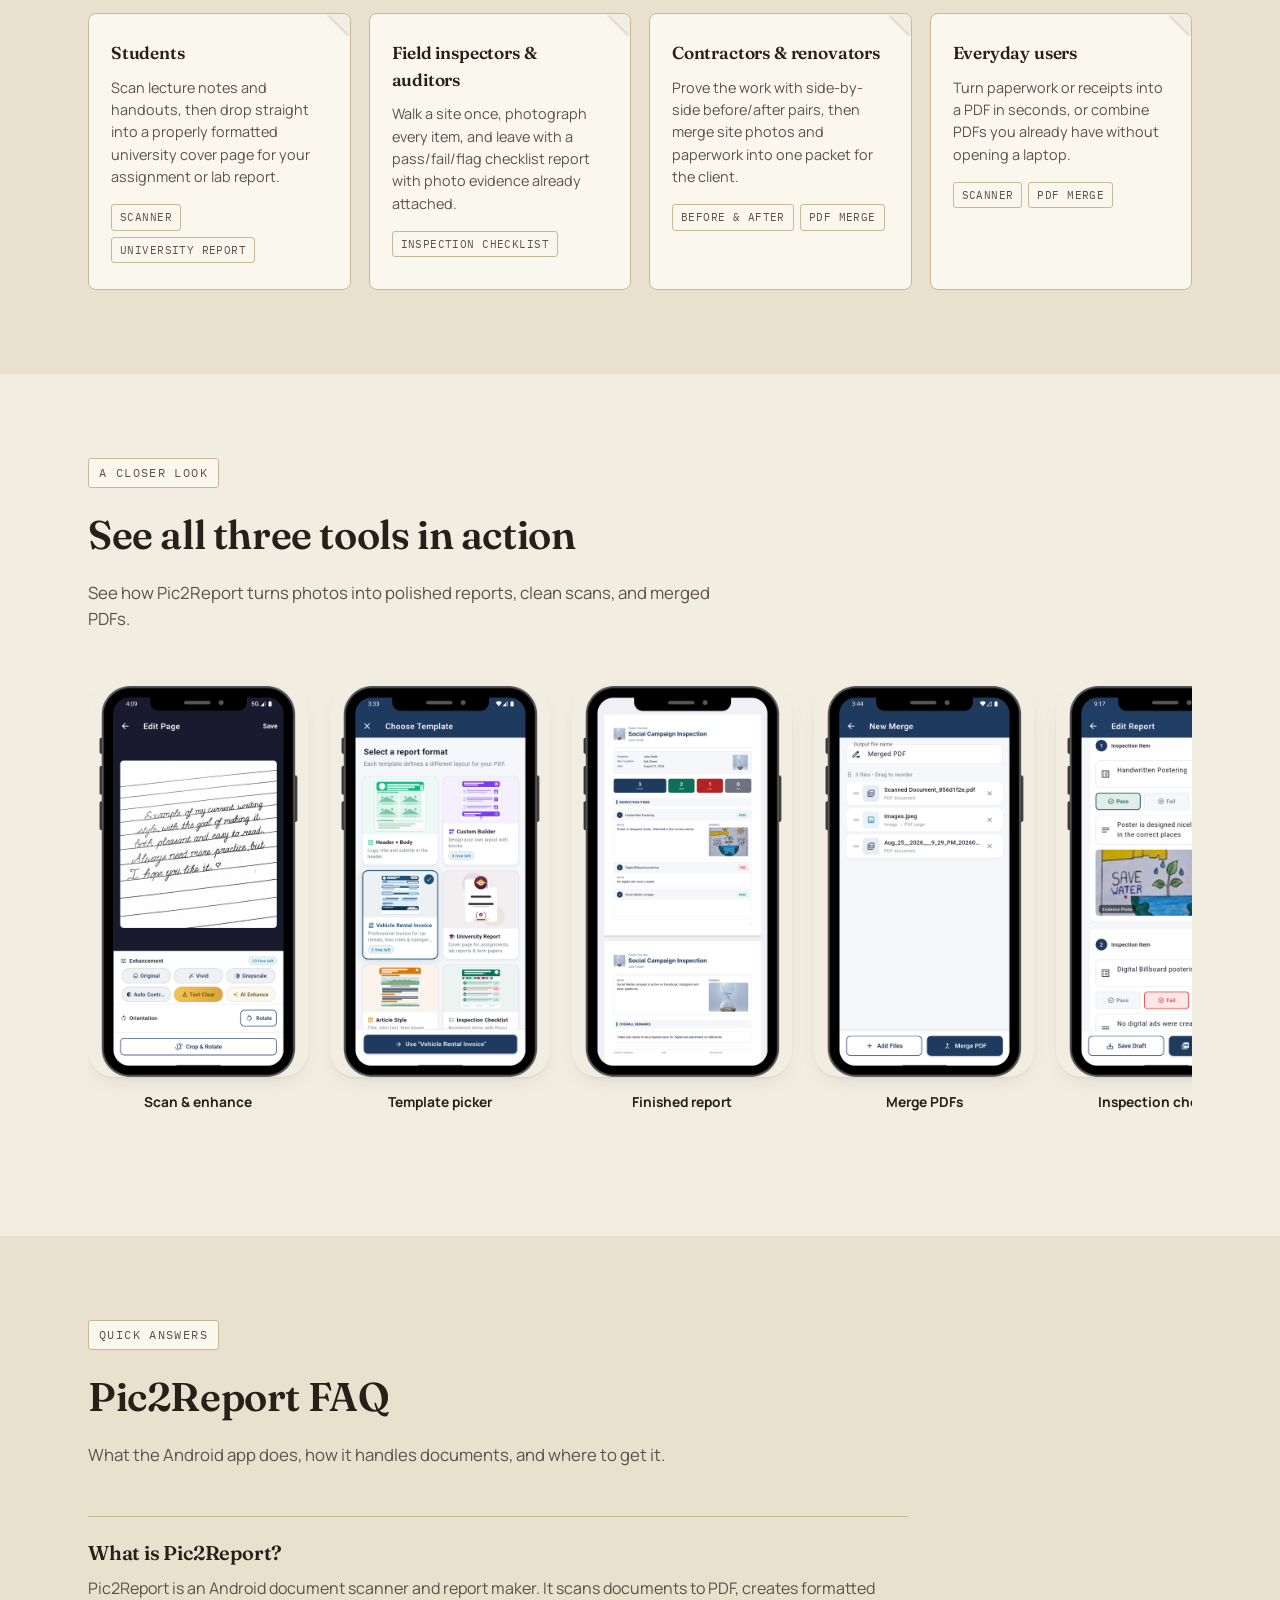
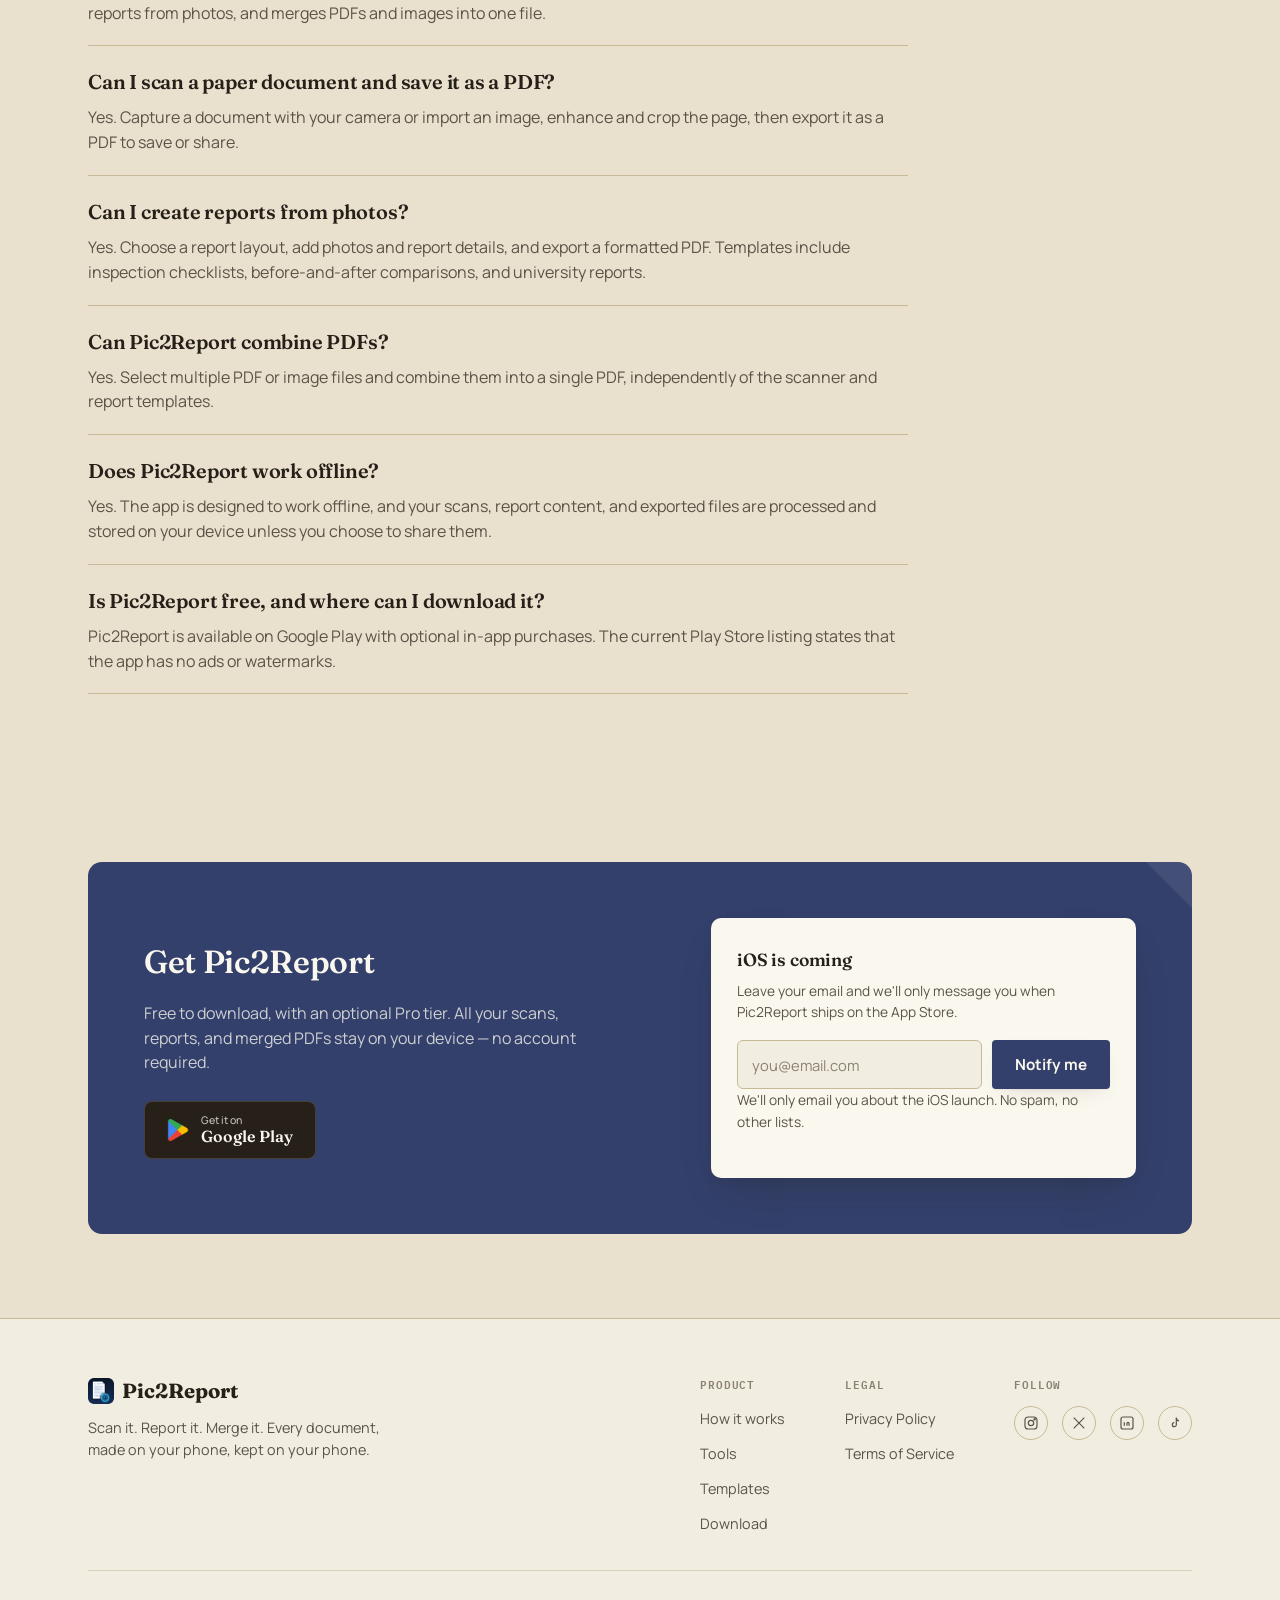
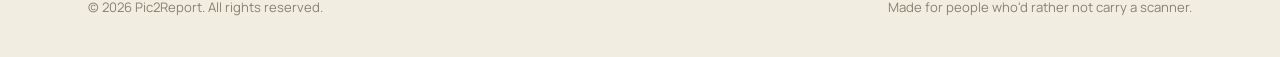
==== commit 949b7b8c: "Add Google site verification meta tag for improved SEO" ====
--- a/index.html
+++ b/index.html
@@ -19,6 +19,7 @@
 <meta name="twitter:title" content="Pic2Report: PDF Scanner, Report Maker &amp; PDF Merger">
 <meta name="twitter:description" content="Scan documents to PDF, build photo reports, and merge PDFs on Android. Works offline, with no ads or watermarks.">
 <meta name="twitter:image" content="https://zylbyte.github.io/Pic2Report/assets/images/scanner%20demo.png">
+<meta name="google-site-verification" content="xnh09hSklmBuCgA1Bj2XxWf0ElmqLSLm8p81K17zBhQ" />
 <script type="application/ld+json">
 {
   "@context": "https://schema.org",
--- a/style.css
+++ b/style.css
@@ -362,6 +362,29 @@
     margin: 0
 }
 
+.faq-list {
+    max-width: 820px
+}
+
+.faq-item {
+    padding: 20px 0;
+    border-bottom: 1px solid var(--line-strong)
+}
+
+.faq-item:first-child {
+    border-top: 1px solid var(--line-strong)
+}
+
+.faq-item h3 {
+    font-size: 1.25rem;
+    margin-bottom: 8px
+}
+
+.faq-item p {
+    color: var(--ink-soft);
+    margin: 0
+}
+
 section.alt {
     background: var(--paper-deep)
 }
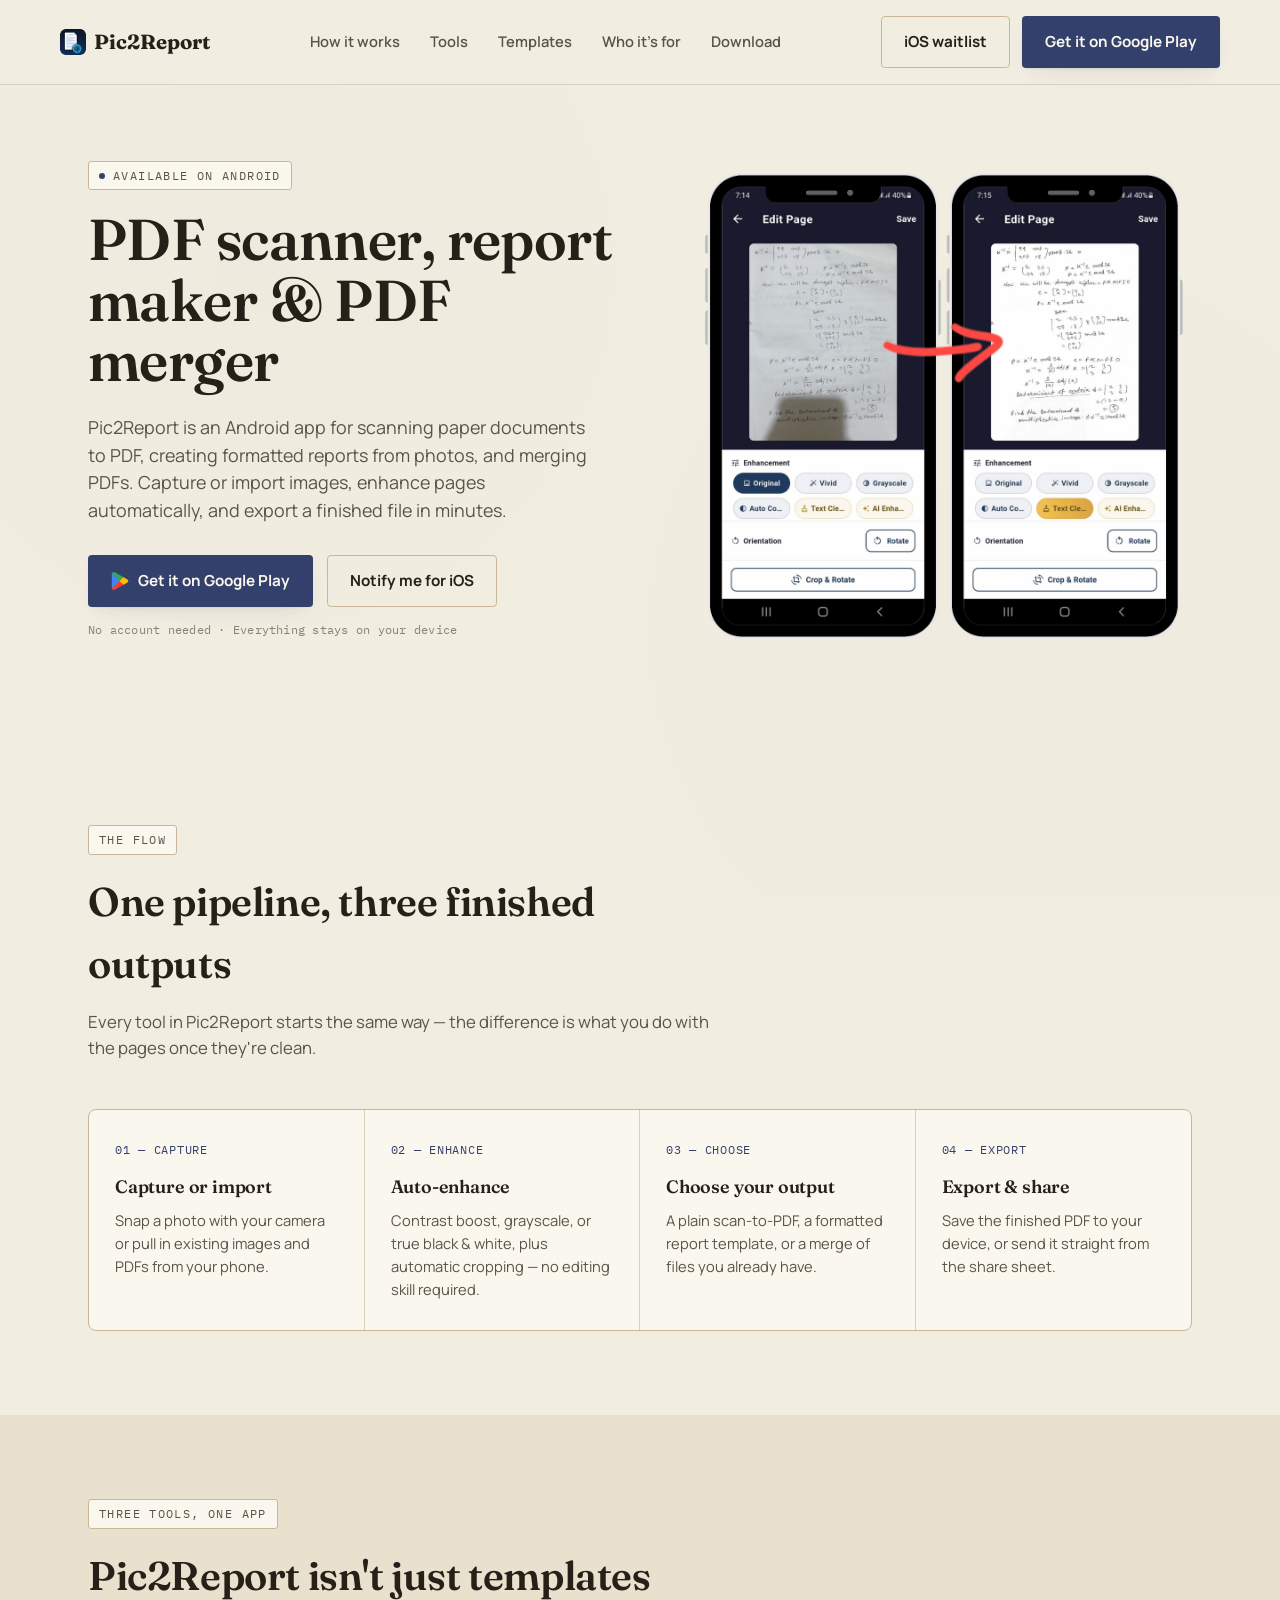
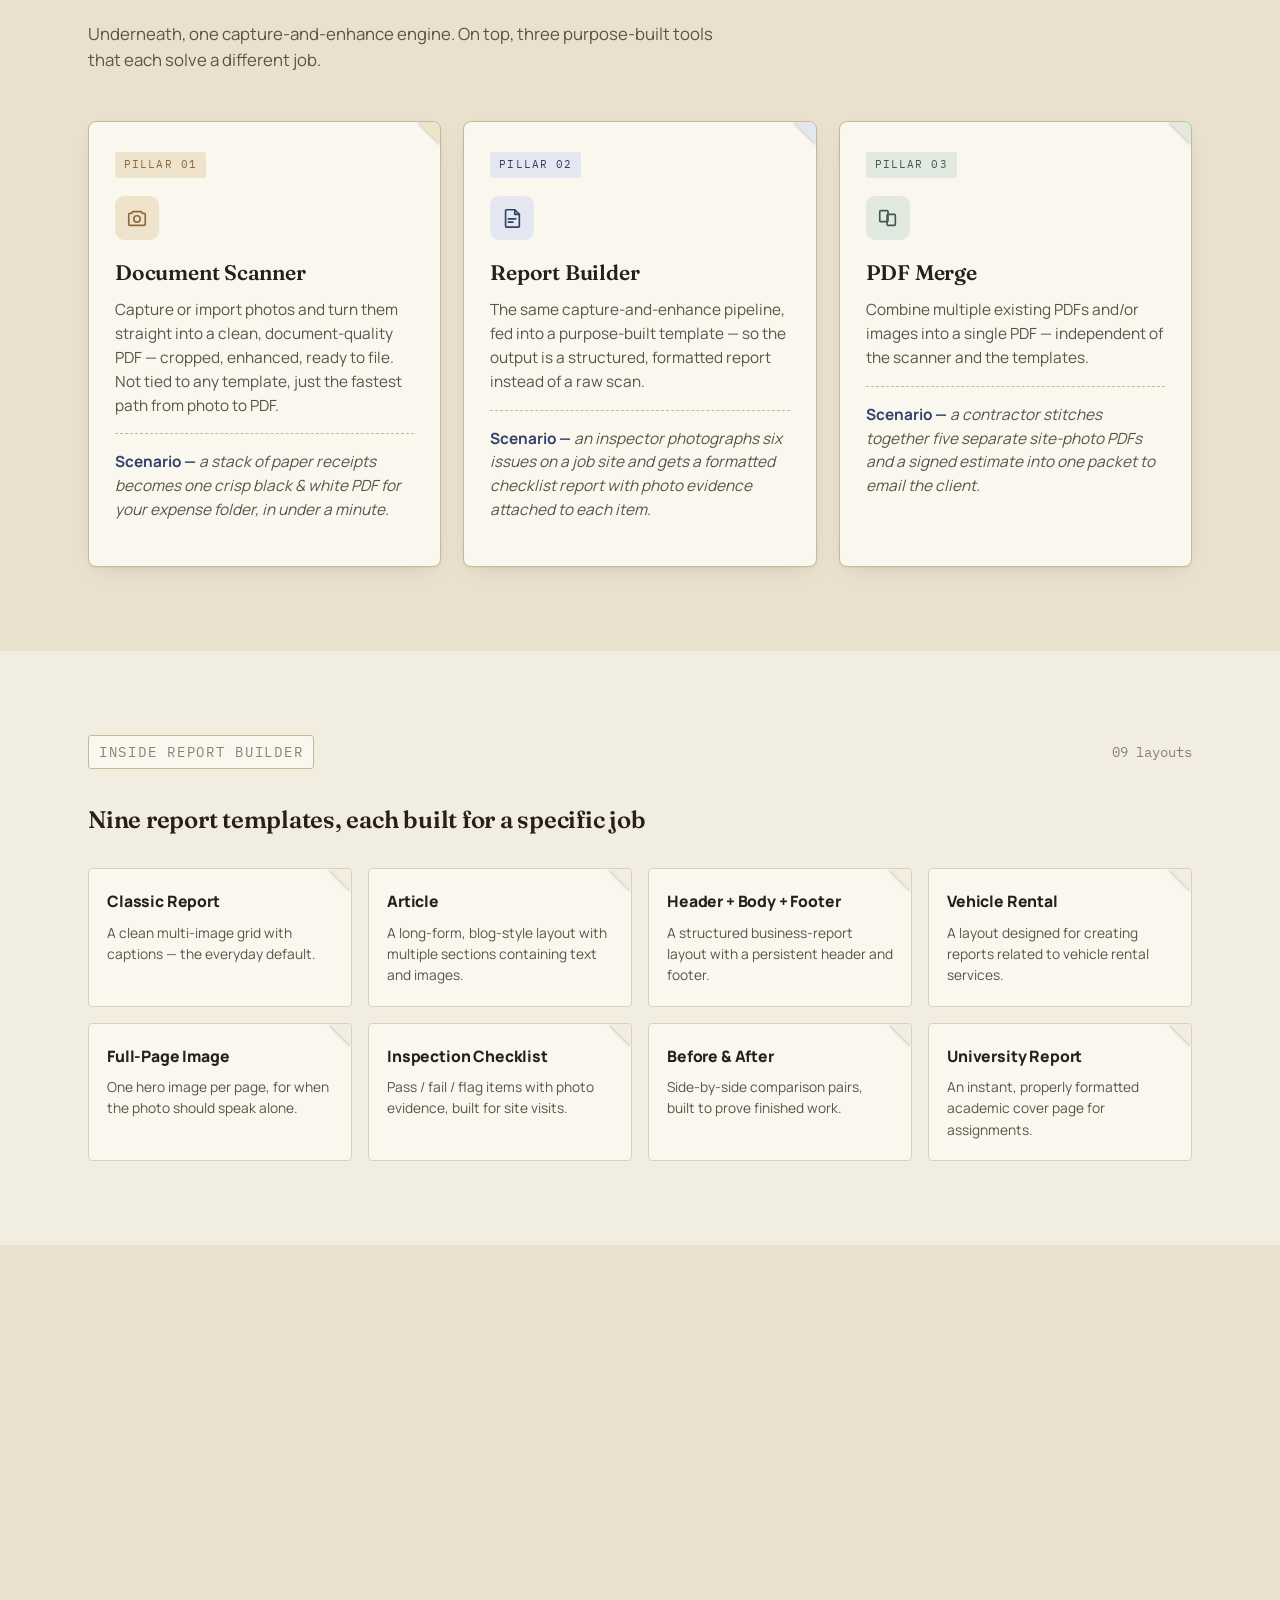
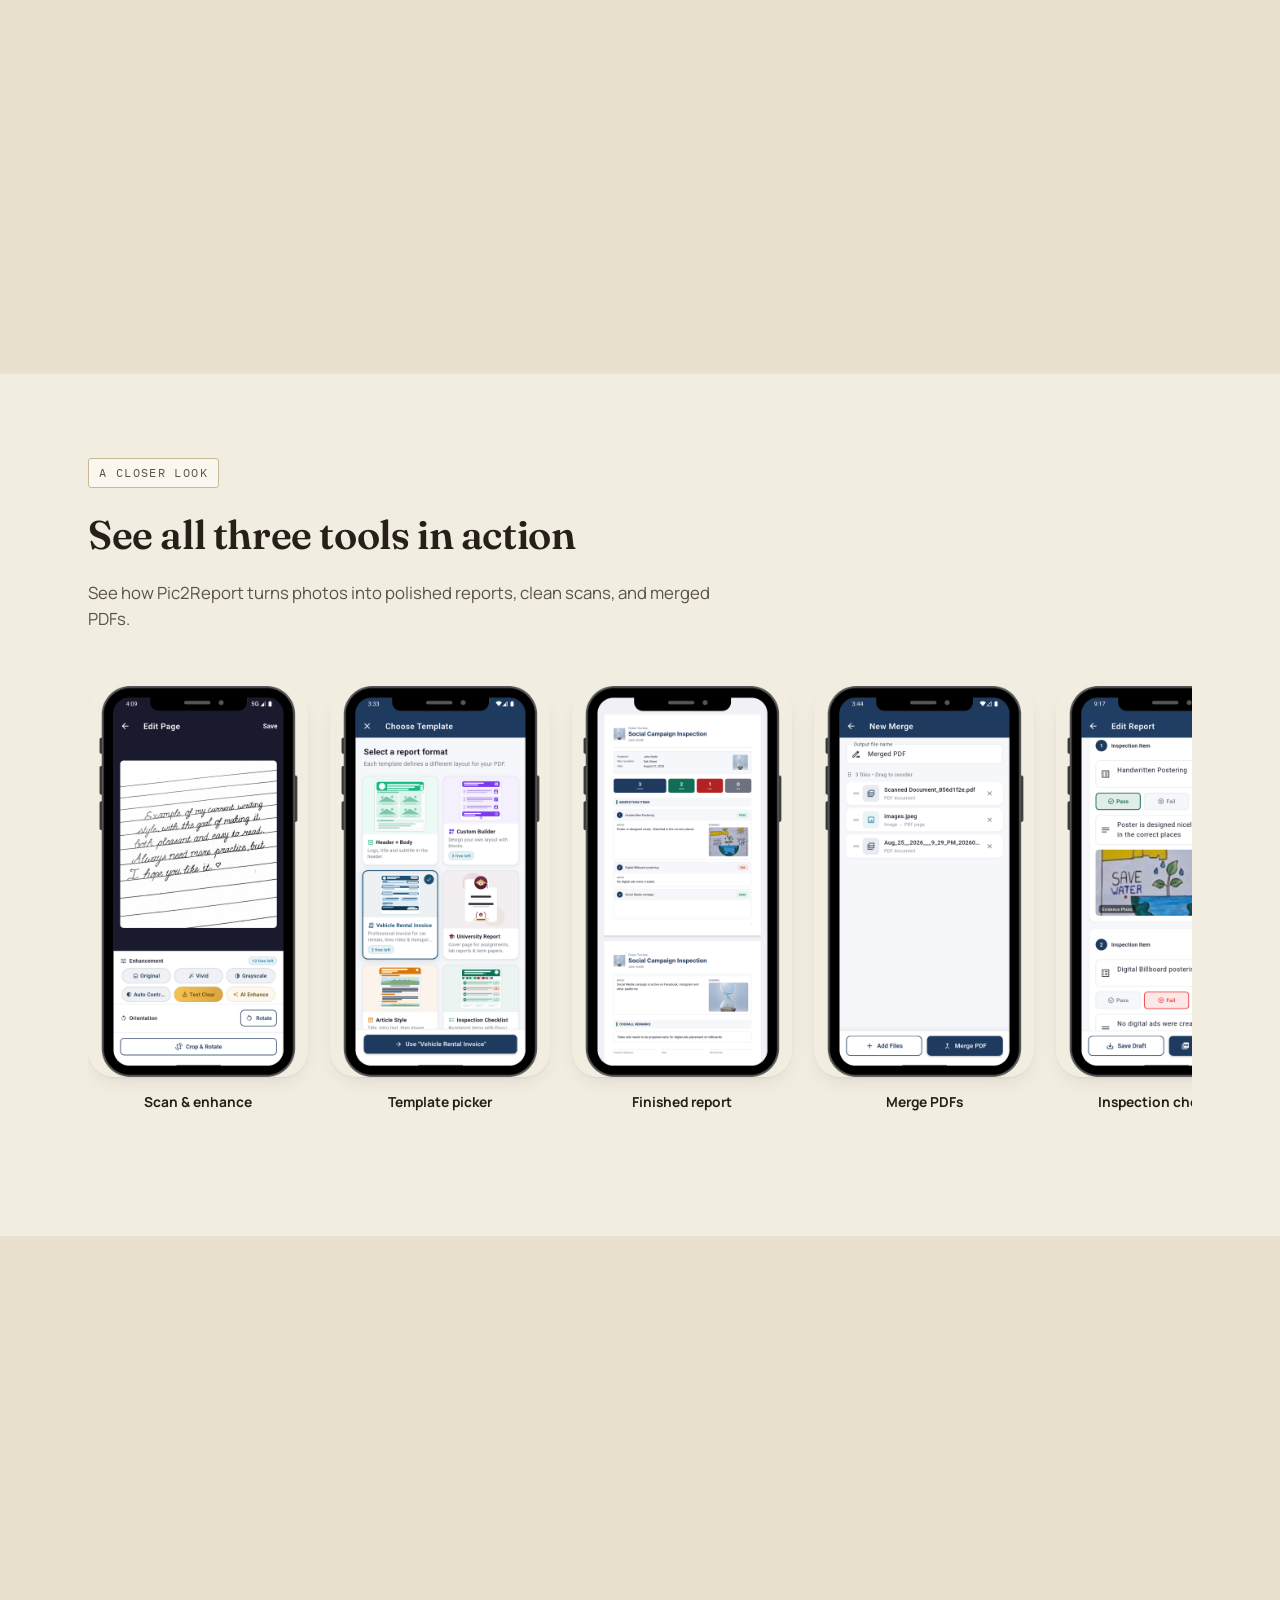
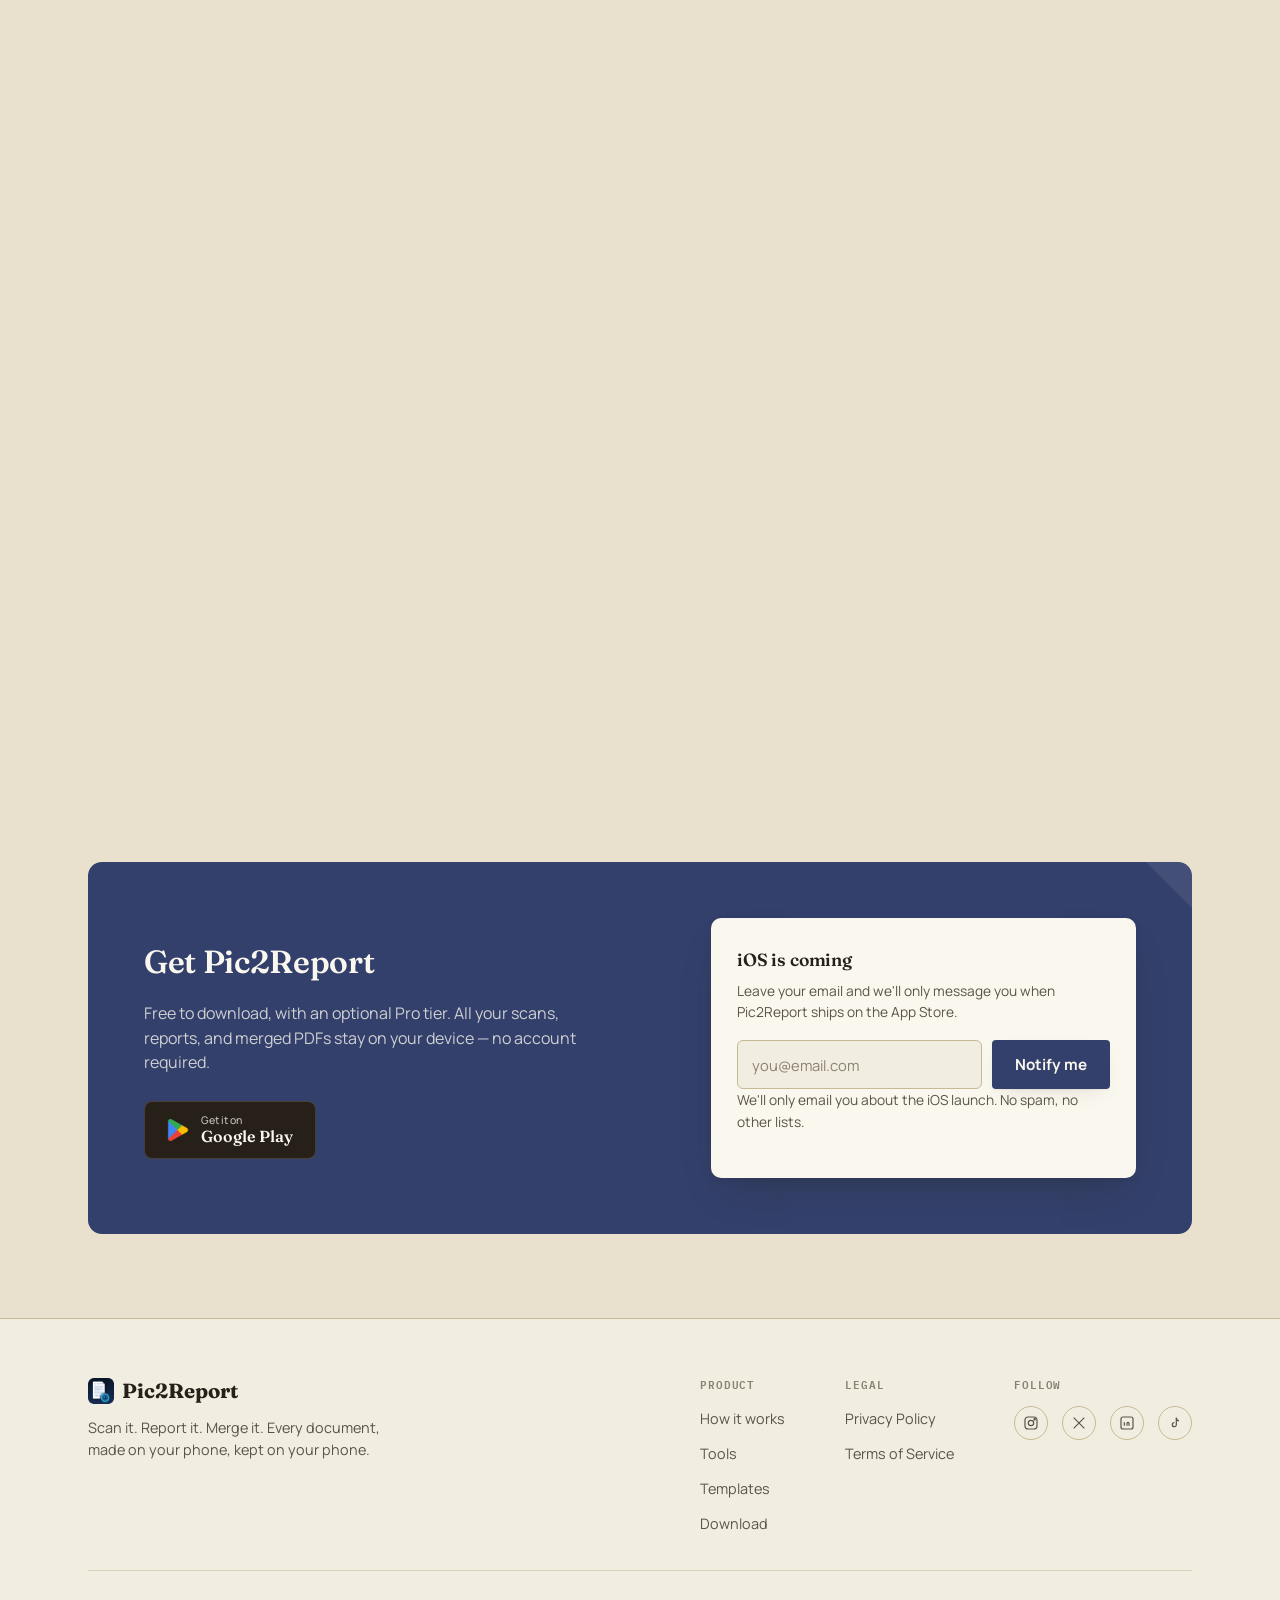
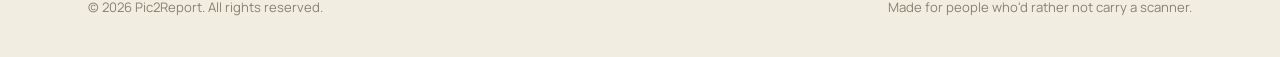
==== commit 55ffbab1: "Add msvalidate meta tag for improved SEO and site verification" ====
--- a/index.html
+++ b/index.html
@@ -20,6 +20,7 @@
 <meta name="twitter:description" content="Scan documents to PDF, build photo reports, and merge PDFs on Android. Works offline, with no ads or watermarks.">
 <meta name="twitter:image" content="https://zylbyte.github.io/Pic2Report/assets/images/scanner%20demo.png">
 <meta name="google-site-verification" content="xnh09hSklmBuCgA1Bj2XxWf0ElmqLSLm8p81K17zBhQ" />
+<meta name="msvalidate.01" content="E2F2FAEAEE343608CD92D6675052C443" />
 <script type="application/ld+json">
 {
   "@context": "https://schema.org",
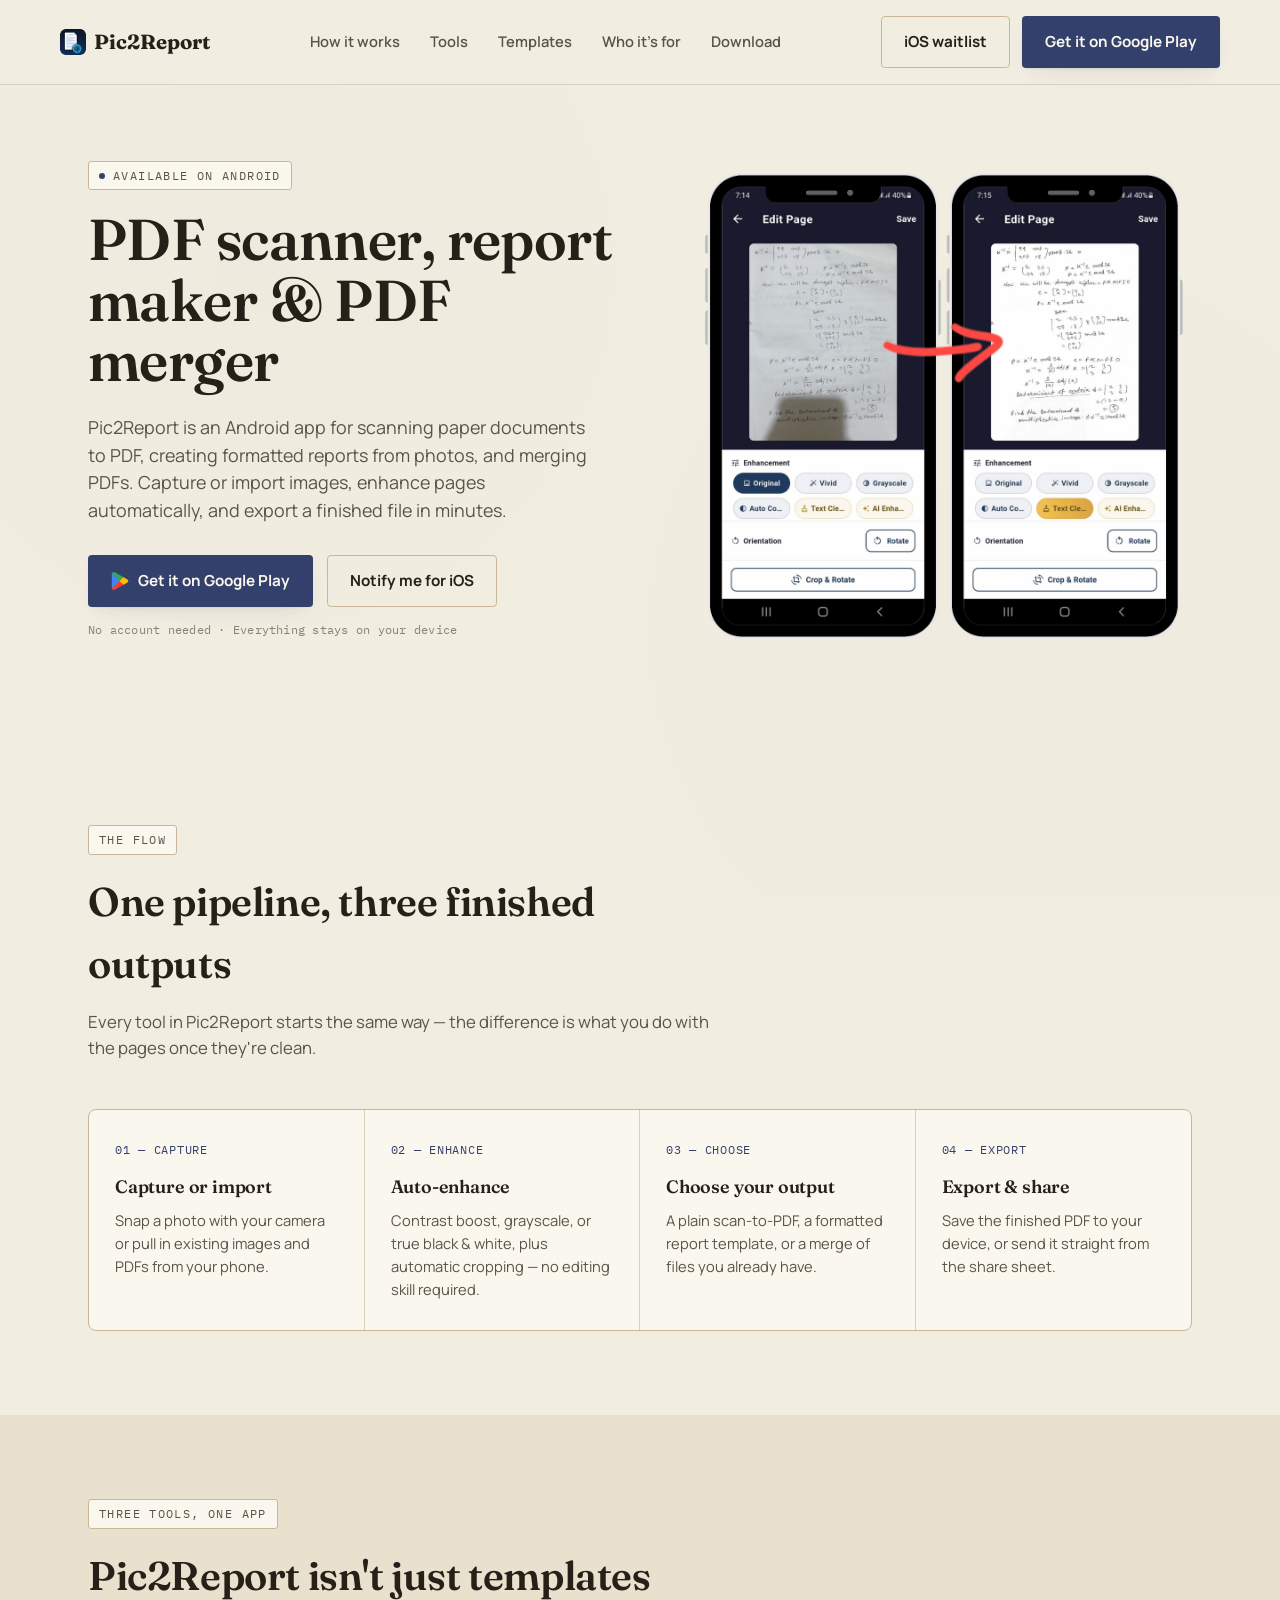
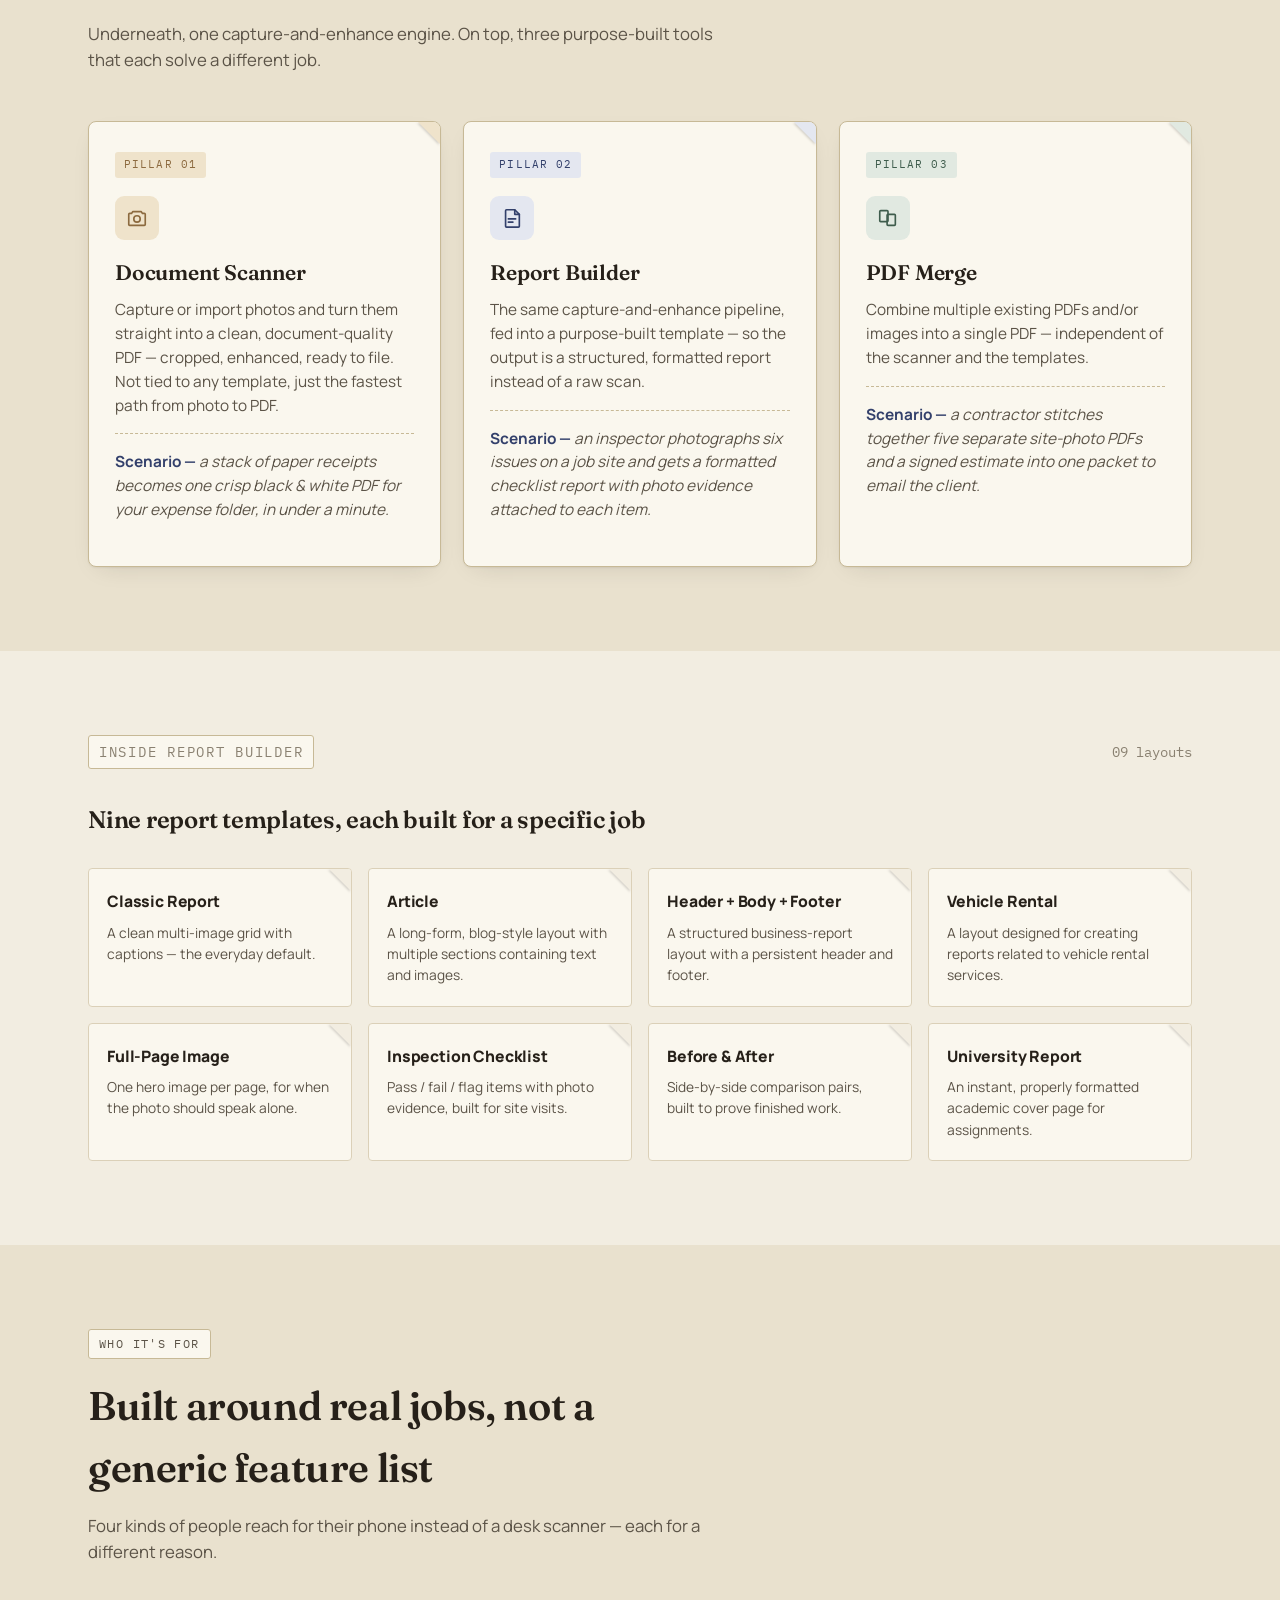
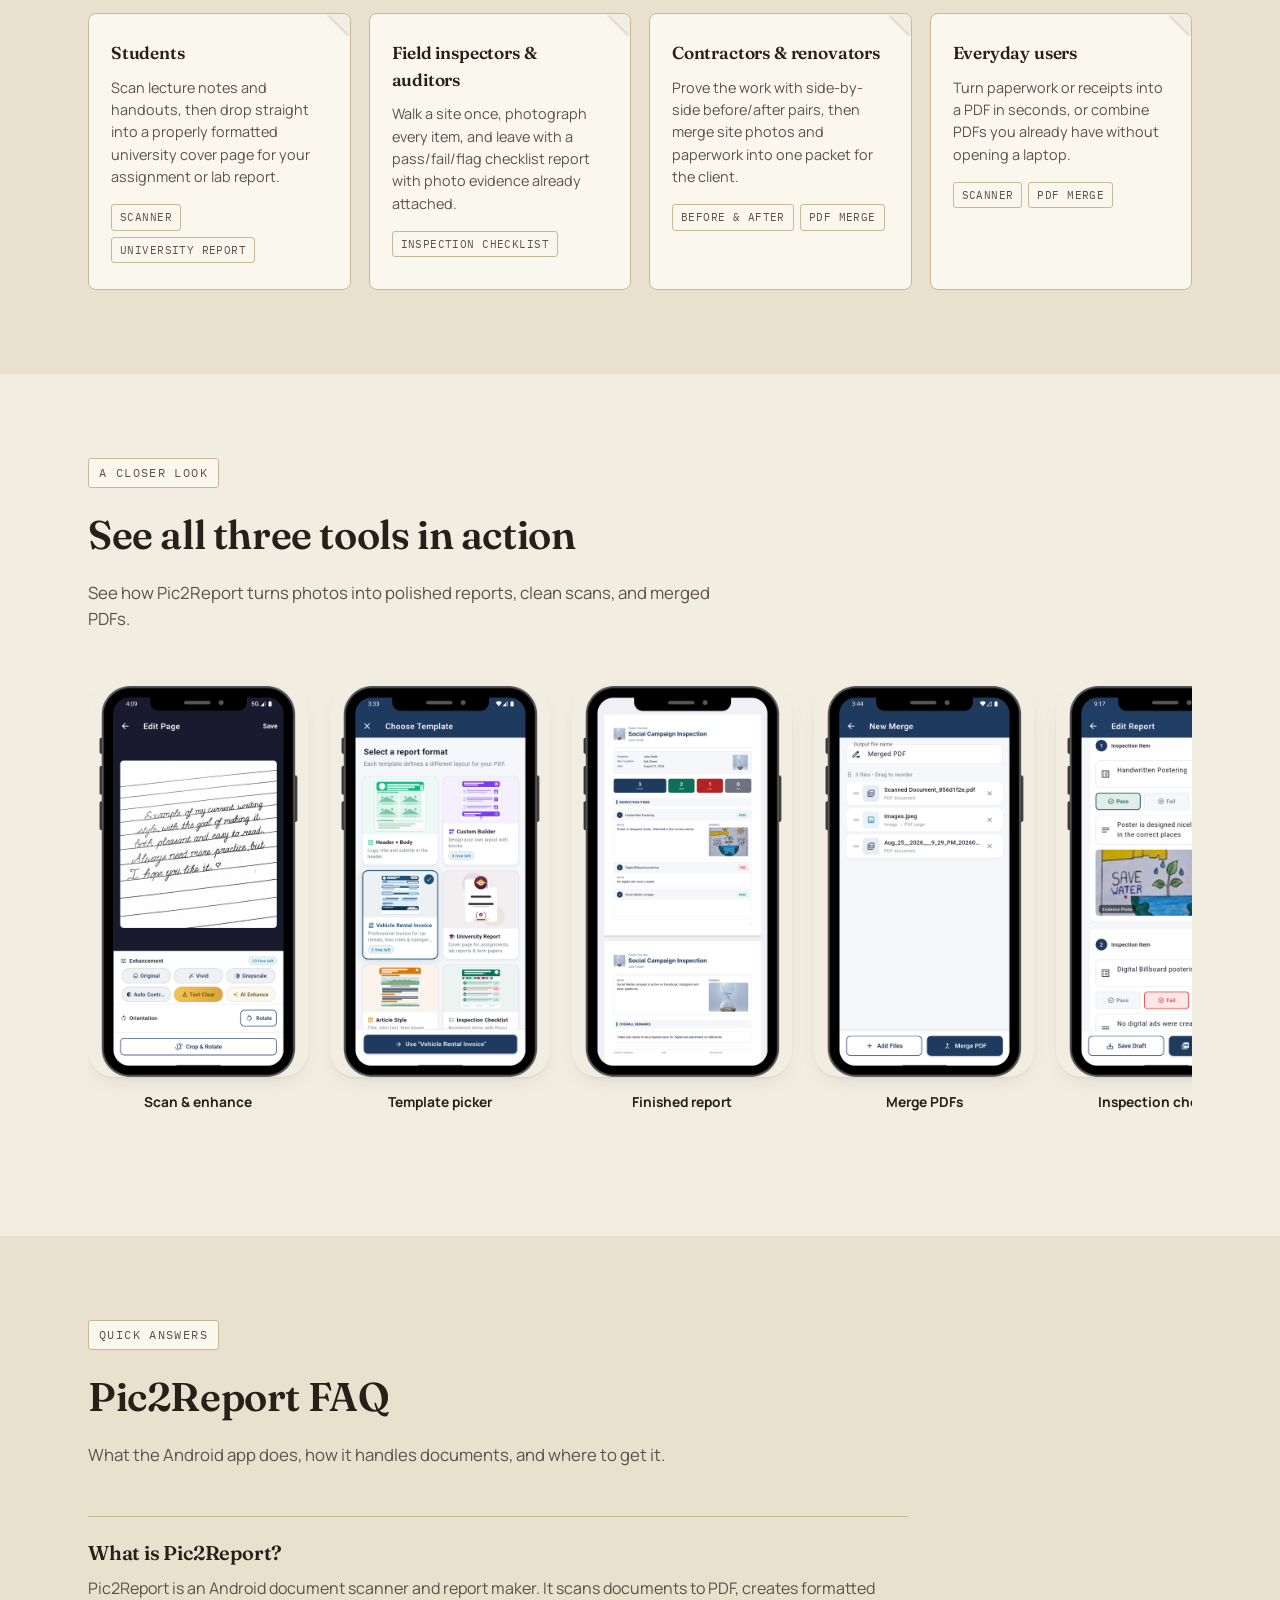
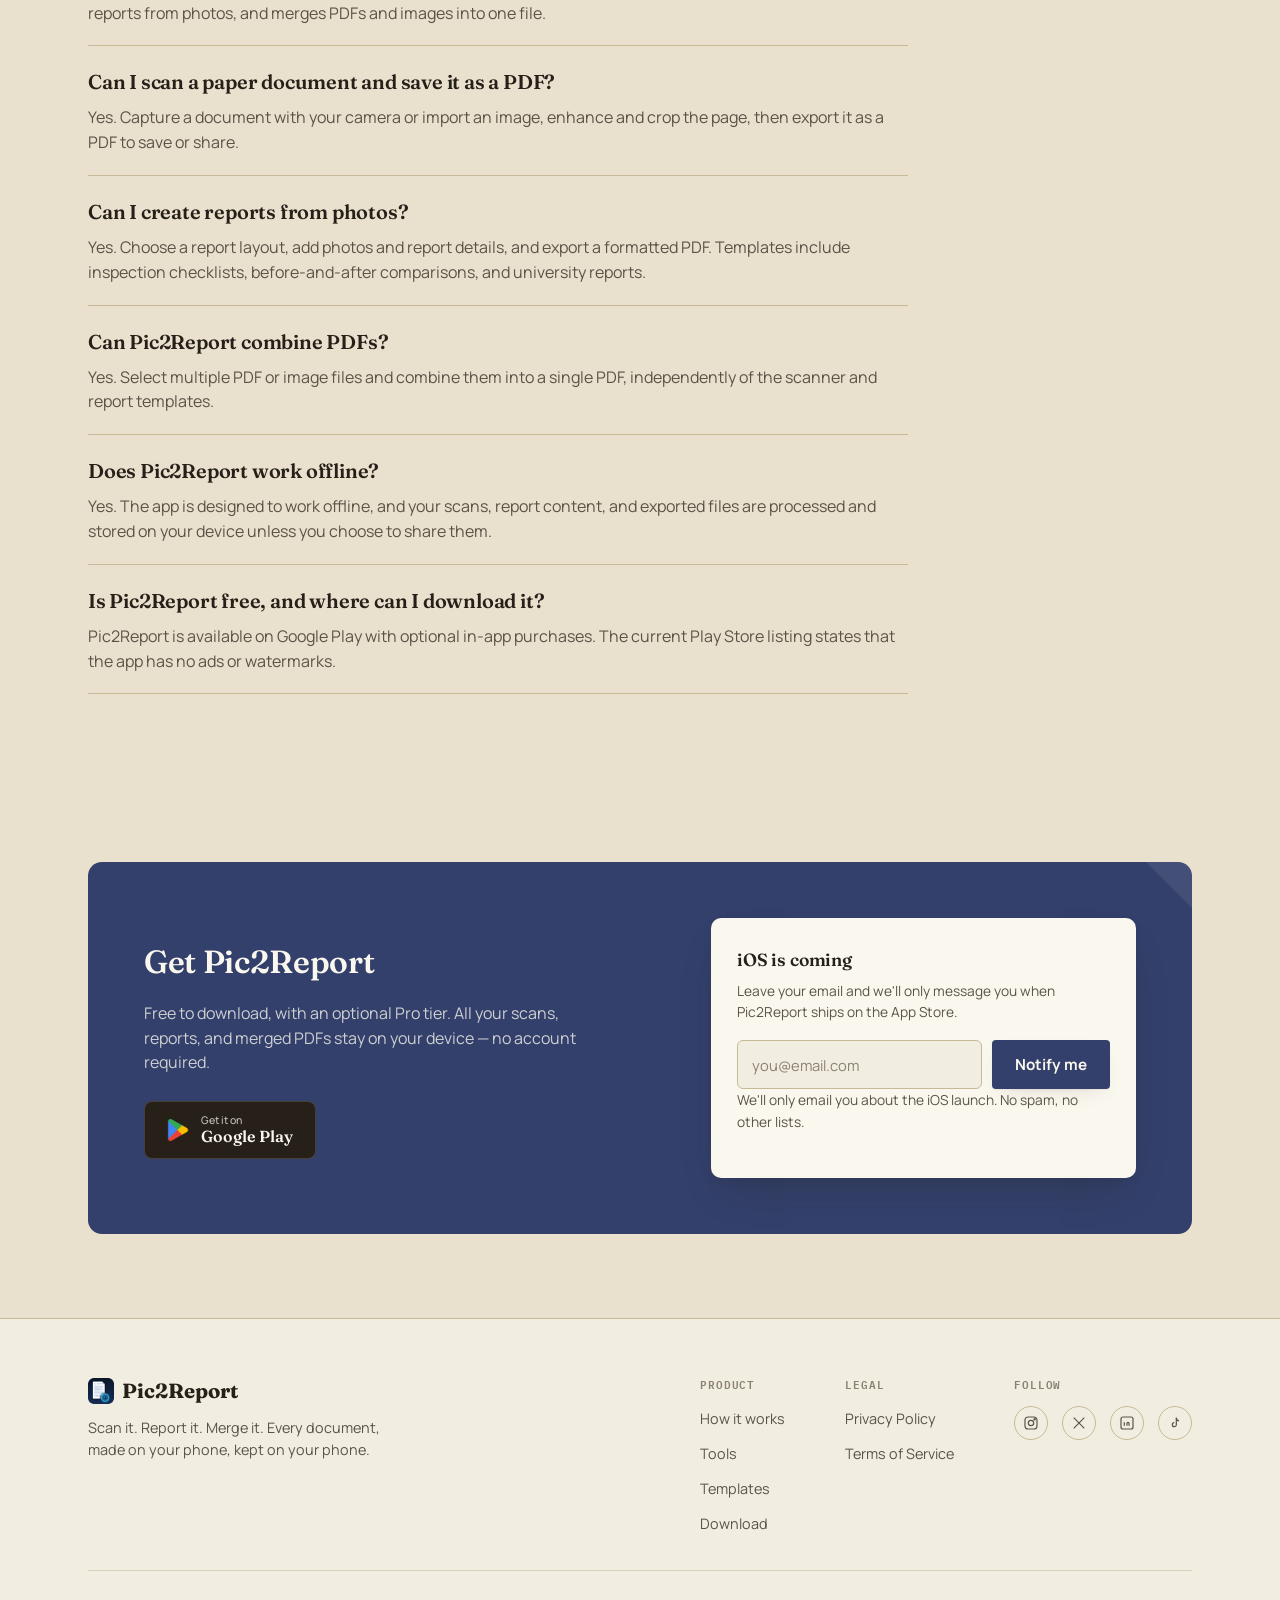
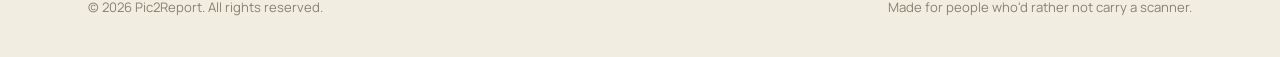
==== commit 80b3102a: "Improve accessibility by adding alt text to images in index.html" ====
--- a/index.html
+++ b/index.html
@@ -67,7 +67,7 @@
 <header>
   <div class="wrap nav">
     <a href="#top" class="wordmark">
-      <img class="mark" src="assets/icons/app_logo.png" alt="" aria-hidden="true">
+      <img class="mark" src="assets/icons/app_logo.png" alt="Pic2Report app logo">
       Pic2Report
     </a>
     <ul class="nav-links">
@@ -97,7 +97,7 @@
         <p class="lede">Pic2Report is an Android app for scanning paper documents to PDF, creating formatted reports from photos, and merging PDFs. Capture or import images, enhance pages automatically, and export a finished file in minutes.</p>
         <div class="hero-ctas">
           <a href="https://play.google.com/store/apps/details?id=com.zylbyte.pic2report" class="btn btn-primary">
-            <img class="play-store-icon" src="assets/icons/play_store_logo.png" alt="" aria-hidden="true">
+            <img class="play-store-icon" src="assets/icons/play_store_logo.png" alt="Google Play logo">
             Get it on Google Play
           </a>
           <a href="#download" class="btn btn-ghost">Notify me for iOS</a>
@@ -367,7 +367,7 @@
           <h2>Get Pic2Report</h2>
           <p>Free to download, with an optional Pro tier. All your scans, reports, and merged PDFs stay on your device — no account required.</p>
           <a href="https://play.google.com/store/apps/details?id=com.zylbyte.pic2report" class="play-badge">
-            <img class="play-store-icon" src="assets/icons/play_store_logo.png" alt="" aria-hidden="true">
+            <img class="play-store-icon" src="assets/icons/play_store_logo.png" alt="Google Play logo">
             <span class="txt-lines"><span class="small">Get it on</span><span class="big">Google Play</span></span>
           </a>
         </div>
@@ -395,7 +395,7 @@
   <div class="wrap">
     <div class="footer-top">
       <div class="footer-brand">
-        <a href="#top" class="wordmark"><img class="mark" src="assets/icons/app_logo.png" alt="" aria-hidden="true">Pic2Report</a>
+        <a href="#top" class="wordmark"><img class="mark" src="assets/icons/app_logo.png" alt="Pic2Report app logo">Pic2Report</a>
         <p>Scan it. Report it. Merge it. Every document, made on your phone, kept on your phone.</p>
       </div>
 
